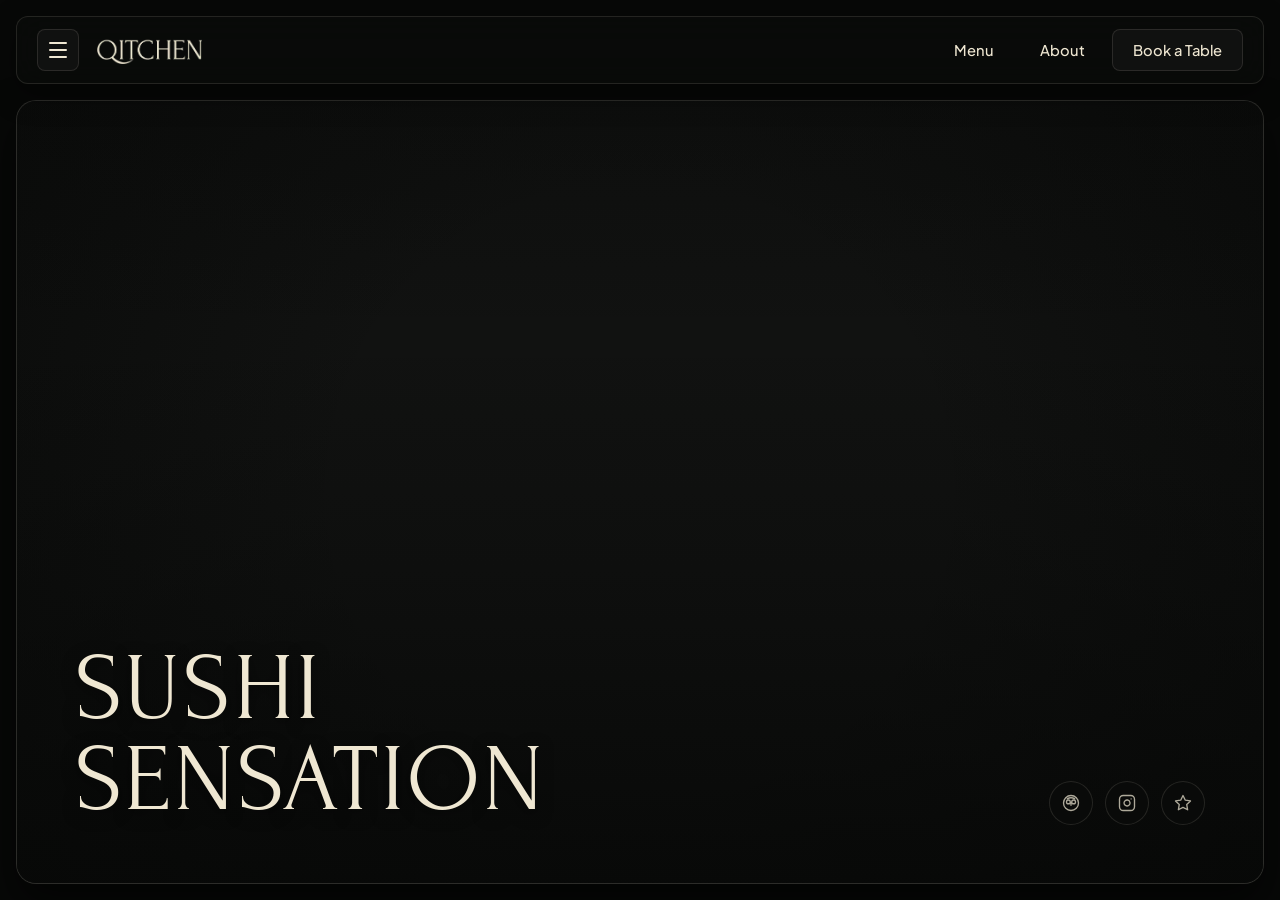
==== index.html @ 5a263558 "feat: add sticky island navbar with pure CSS navigation drawer and responsive design" ====
<!DOCTYPE html>
<html lang="en">
<head>
  <meta charset="UTF-8">
  <meta name="viewport" content="width=device-width, initial-scale=1.0">
  <title>Qitchen — Japanese Restaurant</title>
  <meta name="description" content="Experience refined Japanese gastronomy at Qitchen. Artisanal sushi, authentic flavors, and contemporary elegance.">
  
  <!-- Favicon -->
  <link rel="icon" href="https://framerusercontent.com/images/SQZDQj2gDkUmN9upKjykPnd1NM.png">

  <!-- Google Fonts: Forum & Plus Jakarta Sans -->
  <link rel="preconnect" href="https://fonts.googleapis.com">
  <link rel="preconnect" href="https://fonts.gstatic.com" crossorigin>
  <link href="https://fonts.googleapis.com/css2?family=Forum&family=Plus+Jakarta+Sans:wght@300;400;500;600&display=swap" rel="stylesheet">
  
  <link rel="stylesheet" href="style.css">
</head>
<body>
  <!-- Pure CSS Mobile/Drawer Toggle (No JS required) -->
  <input type="checkbox" id="nav-toggle" class="nav-toggle-input" aria-hidden="true">

  <div class="page-wrapper">
    <!-- Semantic Header Landmark -->
    <header class="site-header">
      <div class="header-inner">
        <!-- Header Left: Menu Toggle + Brand Logo -->
        <div class="header-left">
          <label for="nav-toggle" class="nav-hamburger" aria-label="Toggle navigation menu" title="Open Menu">
            <span class="hamburger-line line-1"></span>
            <span class="hamburger-line line-2"></span>
            <span class="hamburger-line line-3"></span>
          </label>

          <a href="#hero" class="nav-brand" aria-label="Qitchen Homepage">
            <img src="assets/images/logo.webp" alt="Qitchen" class="brand-logo" width="130" height="35">
          </a>
        </div>

        <!-- Header Right: Semantic Navigation Landmark -->
        <nav class="site-nav" aria-label="Main Navigation">
          <ul class="nav-list">
            <li class="nav-item">
              <a href="#menu" class="nav-link">Menu</a>
            </li>
            <li class="nav-item">
              <a href="#about" class="nav-link">About</a>
            </li>
            <li class="nav-item">
              <a href="#reservation" class="nav-btn-book">Book a Table</a>
            </li>
          </ul>
        </nav>
      </div>
    </header>

    <!-- Navigation Drawer Overlay (Pure CSS Activated) -->
    <div class="nav-drawer-overlay">
      <label for="nav-toggle" class="drawer-backdrop" aria-label="Close navigation overlay"></label>
      <aside class="nav-drawer" aria-label="Extended site navigation">
        <div class="drawer-header">
          <a href="#hero" class="drawer-brand">
            <img src="assets/images/logo.webp" alt="Qitchen" class="drawer-logo" width="120" height="32">
          </a>
          <label for="nav-toggle" class="drawer-close-btn" aria-label="Close navigation menu" title="Close Menu">&times;</label>
        </div>

        <div class="drawer-body">
          <div class="drawer-section">
            <span class="drawer-label">Menu</span>
            <ul class="drawer-nav-list">
              <li>
                <label for="nav-toggle"><a href="#hero" class="drawer-nav-link">Home</a></label>
              </li>
              <li>
                <label for="nav-toggle"><a href="#menu" class="drawer-nav-link">Menu</a></label>
              </li>
              <li>
                <label for="nav-toggle"><a href="#about" class="drawer-nav-link">About Us</a></label>
              </li>
              <li>
                <label for="nav-toggle"><a href="#reservation" class="drawer-nav-link">Reservation</a></label>
              </li>
              <li>
                <label for="nav-toggle"><a href="#contact" class="drawer-nav-link">Contact</a></label>
              </li>
            </ul>
          </div>

          <!-- Grid Usage: Drawer Information Cards -->
          <div class="drawer-info-grid">
            <div class="drawer-info-card">
              <h3 class="info-title">Opening Hours</h3>
              <p class="info-text">Mon – Fri: 16:00 – 22:30</p>
              <p class="info-text">Sat & Sun: 12:00 – 23:00</p>
            </div>

            <div class="drawer-info-card">
              <h3 class="info-title">Address</h3>
              <p class="info-text">Václavská 45</p>
              <p class="info-text">110 00 Praha, Czechia</p>
            </div>

            <div class="drawer-info-card">
              <h3 class="info-title">Contact</h3>
              <p class="info-text"><a href="tel:+420123456789">+420 123 456 789</a></p>
              <p class="info-text"><a href="mailto:info@qitchen.com">info@qitchen.com</a></p>
            </div>
          </div>
        </div>
      </aside>
    </div>

    <!-- Main Content Landmark -->
    <main id="main-content">
      <!-- Hero Section -->
      <section class="hero-section" id="hero" aria-label="Hero">
        <div class="hero-media-container">
          <!-- Background Video -->
          <video class="hero-video" autoplay loop muted playsinline poster="">
            <source src="assets/videos/hero-bg.mp4" type="video/mp4">
            <source src="https://framerusercontent.com/assets/KNjmnFp5kwda6KegO13wieYyI0.mp4" type="video/mp4">
            Your browser does not support the video tag.
          </video>
          
          <!-- Cinematic Overlay for contrast and mood -->
          <div class="hero-overlay"></div>
          
          <!-- Hero Inner Elements -->
          <div class="hero-inner">
            <div class="hero-bottom-bar">
              <!-- Single H1 Landmark for the entire document -->
              <h1 class="hero-title">
                <span class="title-line">SUSHI</span>
                <span class="title-line">SENSATION</span>
              </h1>

              <!-- Bottom Right Badges / Social Icons -->
              <div class="hero-badges" aria-label="Featured links and accolades">
                <a href="#about" class="badge-icon-btn" aria-label="TripAdvisor" title="TripAdvisor">
                  <svg viewBox="0 0 24 24" fill="none" stroke="currentColor" stroke-width="1.8" stroke-linecap="round" stroke-linejoin="round">
                    <circle cx="12" cy="12" r="10"></circle>
                    <circle cx="8.5" cy="10.5" r="2.5"></circle>
                    <circle cx="15.5" cy="10.5" r="2.5"></circle>
                    <path d="M12 12v3"></path>
                    <path d="M7 6.5C8.5 5.5 10 5 12 5s3.5.5 5 1.5"></path>
                  </svg>
                </a>
                <a href="#about" class="badge-icon-btn" aria-label="Instagram" title="Instagram">
                  <svg viewBox="0 0 24 24" fill="none" stroke="currentColor" stroke-width="1.8" stroke-linecap="round" stroke-linejoin="round">
                    <rect x="2" y="2" width="20" height="20" rx="5" ry="5"></rect>
                    <path d="M16 11.37A4 4 0 1 1 12.63 8 4 4 0 0 1 16 11.37z"></path>
                    <line x1="17.5" y1="6.5" x2="17.51" y2="6.5"></line>
                  </svg>
                </a>
                <a href="#about" class="badge-icon-btn" aria-label="Michelin Guide" title="Michelin Guide">
                  <svg viewBox="0 0 24 24" fill="none" stroke="currentColor" stroke-width="1.8" stroke-linecap="round" stroke-linejoin="round">
                    <polygon points="12 2 15.09 8.26 22 9.27 17 14.14 18.18 21.02 12 17.77 5.82 21.02 7 14.14 2 9.27 8.91 8.26 12 2"></polygon>
                  </svg>
                </a>
              </div>
            </div>
          </div>
        </div>
      </section>
    </main>
  </div>
</body>
</html>
---- style.css ----
/* ==========================================================================
   CSS Variables & Design Tokens
   ========================================================================== */
:root {
  /* Color Palette */
  --color-bg: #070807;
  --color-card-bg: #111211;
  --color-card-subtle: rgba(24, 24, 24, 0.55);
  --color-text-primary: #efe7d2;
  --color-text-secondary: rgba(239, 231, 210, 0.72);
  --color-text-muted: rgba(239, 231, 210, 0.45);
  --color-gold: #cfbe91;
  --color-gold-hover: #dfce9f;
  
  /* Borders & Glassmorphism */
  --border-subtle: rgba(239, 231, 210, 0.12);
  --border-medium: rgba(239, 231, 210, 0.2);
  --border-highlight: rgba(239, 231, 210, 0.35);
  --glass-bg: rgba(10, 11, 10, 0.85);
  --glass-blur: blur(16px);

  /* Typography */
  --font-serif: 'Forum', Georgia, 'Times New Roman', serif;
  --font-sans: 'Plus Jakarta Sans', -apple-system, BlinkMacSystemFont, 'Segoe UI', Roboto, sans-serif;

  /* Spacing & Radii */
  --page-padding: 16px;
  --card-radius: 20px;
  --radius-md: 12px;
  --radius-sm: 8px;
  --radius-full: 9999px;
  
  /* Transitions */
  --transition-smooth: all 0.3s cubic-bezier(0.16, 1, 0.3, 1);
  --transition-bounce: all 0.4s cubic-bezier(0.2, 0.9, 0.3, 1.2);
}

/* ==========================================================================
   Global Reset & Base Rules
   ========================================================================== */
*,
*::before,
*::after {
  box-sizing: border-box;
  margin: 0;
  padding: 0;
}

html {
  font-size: 16px;
  scroll-behavior: smooth;
  -webkit-font-smoothing: antialiased;
  -moz-osx-font-smoothing: grayscale;
}

body {
  background-color: var(--color-bg);
  color: var(--color-text-primary);
  font-family: var(--font-sans);
  min-height: 100vh;
  overflow-x: hidden;
  line-height: 1.5;
}

/* Accessible focus styling */
a:focus-visible,
button:focus-visible,
label:focus-visible {
  outline: 2px solid var(--color-gold);
  outline-offset: 3px;
}

/* ==========================================================================
   Layout Wrapper
   ========================================================================== */
.page-wrapper {
  width: 100%;
  max-width: 100%;
  min-height: 100vh;
  padding: var(--page-padding);
  display: flex;
  flex-direction: column;
}

#main-content {
  width: 100%;
  flex: 1;
  display: flex;
  flex-direction: column;
}

/* ==========================================================================
   Site Header & Navbar (Sticky Luxury Island Bar)
   ========================================================================== */
.nav-toggle-input {
  position: absolute;
  opacity: 0;
  pointer-events: none;
  width: 0;
  height: 0;
}

.site-header {
  position: sticky;
  top: var(--page-padding);
  z-index: 90;
  width: 100%;
  margin-bottom: var(--page-padding);
}

.header-inner {
  display: flex;
  align-items: center;
  justify-content: space-between;
  width: 100%;
  padding: 12px 20px;
  background-color: var(--glass-bg);
  backdrop-filter: var(--glass-blur);
  -webkit-backdrop-filter: var(--glass-blur);
  border: 1px solid var(--border-subtle);
  border-radius: var(--radius-md);
  box-shadow: 0 10px 30px rgba(0, 0, 0, 0.4);
  transition: var(--transition-smooth);
}

.header-inner:hover {
  border-color: var(--border-medium);
}

/* Header Left: Hamburger + Logo */
.header-left {
  display: flex;
  align-items: center;
  gap: 18px;
}

/* Hamburger Toggle Button */
.nav-hamburger {
  display: flex;
  flex-direction: column;
  justify-content: center;
  align-items: center;
  gap: 5px;
  width: 42px;
  height: 42px;
  padding: 8px;
  background: var(--color-card-subtle);
  border: 1px solid var(--border-subtle);
  border-radius: var(--radius-sm);
  cursor: pointer;
  user-select: none;
  transition: var(--transition-smooth);
}

.hamburger-line {
  display: block;
  width: 18px;
  height: 2px;
  background-color: var(--color-text-primary);
  border-radius: 2px;
  transition: var(--transition-smooth);
  transform-origin: center;
}

.nav-hamburger:hover {
  background: rgba(239, 231, 210, 0.08);
  border-color: var(--border-highlight);
  transform: scale(1.02);
}

/* Brand Logo */
.nav-brand {
  display: flex;
  align-items: center;
  text-decoration: none;
}

.brand-logo {
  height: 28px;
  width: auto;
  max-width: 140px;
  object-fit: contain;
  display: block;
}

/* Header Right: Navigation Links & CTA */
.site-nav {
  display: flex;
  align-items: center;
}

.nav-list {
  display: flex;
  align-items: center;
  list-style: none;
  gap: 8px;
}

.nav-link {
  display: inline-block;
  padding: 9px 18px;
  font-size: 0.92rem;
  font-weight: 500;
  color: var(--color-text-primary);
  text-decoration: none;
  border-radius: var(--radius-sm);
  border: 1px solid transparent;
  transition: var(--transition-smooth);
}

.nav-link:hover {
  border-color: var(--border-subtle);
  background-color: rgba(239, 231, 210, 0.05);
  color: var(--color-gold);
}

/* CTA "Book a Table" Button */
.nav-btn-book {
  display: inline-block;
  padding: 9px 20px;
  font-size: 0.92rem;
  font-weight: 500;
  color: var(--color-text-primary);
  text-decoration: none;
  background-color: var(--color-card-subtle);
  border: 1px solid var(--border-subtle);
  border-radius: var(--radius-sm);
  transition: var(--transition-smooth);
}

.nav-btn-book:hover {
  background-color: rgba(239, 231, 210, 0.12);
  border-color: var(--border-highlight);
  transform: translateY(-1px);
}

/* ==========================================================================
   Navigation Drawer Overlay (Pure CSS Checkbox Toggle)
   ========================================================================== */
.nav-drawer-overlay {
  position: fixed;
  inset: 0;
  z-index: 999;
  visibility: hidden;
  opacity: 0;
  pointer-events: none;
  transition: opacity 0.35s ease, visibility 0.35s ease;
}

.drawer-backdrop {
  position: absolute;
  inset: 0;
  background: rgba(0, 0, 0, 0.75);
  backdrop-filter: blur(8px);
  -webkit-backdrop-filter: blur(8px);
  cursor: pointer;
}

.nav-drawer {
  position: absolute;
  top: 0;
  left: 0;
  bottom: 0;
  width: min(520px, 92vw);
  background-color: #0b0c0b;
  border-right: 1px solid var(--border-subtle);
  padding: clamp(24px, 4vw, 40px);
  display: flex;
  flex-direction: column;
  overflow-y: auto;
  transform: translateX(-100%);
  transition: transform 0.4s cubic-bezier(0.16, 1, 0.3, 1);
  box-shadow: 20px 0 50px rgba(0, 0, 0, 0.8);
}

/* Drawer Open State */
.nav-toggle-input:checked ~ .nav-drawer-overlay {
  visibility: visible;
  opacity: 1;
  pointer-events: auto;
}

.nav-toggle-input:checked ~ .nav-drawer-overlay .nav-drawer {
  transform: translateX(0);
}

/* Animate Hamburger icon when checked */
.nav-toggle-input:checked ~ .page-wrapper .line-1 {
  transform: translateY(7px) rotate(45deg);
}

.nav-toggle-input:checked ~ .page-wrapper .line-2 {
  opacity: 0;
  transform: scaleX(0);
}

.nav-toggle-input:checked ~ .page-wrapper .line-3 {
  transform: translateY(-7px) rotate(-45deg);
}

/* Drawer Elements */
.drawer-header {
  display: flex;
  align-items: center;
  justify-content: space-between;
  margin-bottom: 36px;
  padding-bottom: 20px;
  border-bottom: 1px solid var(--border-subtle);
}

.drawer-brand {
  display: flex;
  align-items: center;
}

.drawer-logo {
  height: 26px;
  width: auto;
}

.drawer-close-btn {
  font-size: 2rem;
  line-height: 1;
  color: var(--color-text-secondary);
  cursor: pointer;
  padding: 4px 10px;
  border-radius: var(--radius-sm);
  border: 1px solid var(--border-subtle);
  background: var(--color-card-subtle);
  transition: var(--transition-smooth);
}

.drawer-close-btn:hover {
  color: var(--color-text-primary);
  border-color: var(--border-highlight);
  background: rgba(239, 231, 210, 0.1);
}

.drawer-body {
  display: flex;
  flex-direction: column;
  gap: 36px;
  flex: 1;
}

.drawer-section {
  display: flex;
  flex-direction: column;
  gap: 16px;
}

.drawer-label {
  font-size: 0.8rem;
  text-transform: uppercase;
  letter-spacing: 0.12em;
  color: var(--color-text-muted);
}

.drawer-nav-list {
  list-style: none;
  display: flex;
  flex-direction: column;
  gap: 12px;
}

.drawer-nav-link {
  font-family: var(--font-serif);
  font-size: clamp(1.8rem, 4vw, 2.4rem);
  color: var(--color-text-primary);
  text-decoration: none;
  transition: var(--transition-smooth);
  display: inline-block;
  line-height: 1.1;
}

.drawer-nav-link:hover {
  color: var(--color-gold);
  transform: translateX(8px);
}

/* CSS Grid Usage: Drawer Info Cards */
.drawer-info-grid {
  display: grid;
  grid-template-columns: 1fr;
  gap: 18px;
  margin-top: auto;
  padding-top: 24px;
  border-top: 1px solid var(--border-subtle);
}

.drawer-info-card {
  padding: 14px 18px;
  background: rgba(20, 21, 20, 0.6);
  border: 1px solid var(--border-subtle);
  border-radius: var(--radius-sm);
}

.info-title {
  font-size: 0.82rem;
  text-transform: uppercase;
  letter-spacing: 0.08em;
  color: var(--color-gold);
  margin-bottom: 6px;
  font-weight: 600;
}

.info-text {
  font-size: 0.88rem;
  color: var(--color-text-secondary);
  line-height: 1.45;
}

.info-text a {
  color: var(--color-text-secondary);
  text-decoration: none;
  transition: var(--transition-smooth);
}

.info-text a:hover {
  color: var(--color-text-primary);
}

/* ==========================================================================
   Hero Section
   ========================================================================== */
.hero-section {
  width: 100%;
  flex: 1;
  min-height: calc(100vh - (var(--page-padding) * 2) - 86px);
  display: flex;
}

.hero-media-container {
  position: relative;
  width: 100%;
  height: 100%;
  min-height: calc(100vh - (var(--page-padding) * 2) - 86px);
  border-radius: var(--card-radius);
  overflow: hidden;
  border: 1px solid var(--border-subtle);
  background-color: var(--color-card-bg);
  box-shadow: 0 20px 40px rgba(0, 0, 0, 0.6);
}

/* Full-bleed video inside the rounded card */
.hero-video {
  position: absolute;
  top: 0;
  left: 0;
  width: 100%;
  height: 100%;
  object-fit: cover;
  object-position: center;
  z-index: 1;
}

/* Cinematic Gradient Vignette */
.hero-overlay {
  position: absolute;
  top: 0;
  left: 0;
  width: 100%;
  height: 100%;
  z-index: 2;
  background: 
    linear-gradient(180deg, rgba(7, 8, 7, 0.35) 0%, rgba(7, 8, 7, 0) 30%),
    linear-gradient(0deg, rgba(7, 8, 7, 0.88) 0%, rgba(7, 8, 7, 0.3) 40%, rgba(7, 8, 7, 0) 70%),
    radial-gradient(circle at center, rgba(0, 0, 0, 0) 40%, rgba(7, 8, 7, 0.6) 100%);
  pointer-events: none;
}

/* Hero Content Flex layer */
.hero-inner {
  position: relative;
  z-index: 3;
  width: 100%;
  height: 100%;
  min-height: calc(100vh - (var(--page-padding) * 2) - 86px);
  display: flex;
  flex-direction: column;
  justify-content: flex-end;
  padding: clamp(24px, 4.5vw, 64px);
}

.hero-bottom-bar {
  width: 100%;
  display: flex;
  align-items: flex-end;
  justify-content: space-between;
  gap: 24px;
}

/* Single H1 Title */
.hero-title {
  font-family: var(--font-serif);
  font-weight: 400;
  font-size: clamp(2.8rem, 7.5vw, 6.8rem);
  line-height: 0.95;
  letter-spacing: 0.03em;
  color: var(--color-text-primary);
  text-transform: uppercase;
  text-shadow: 0 4px 16px rgba(0, 0, 0, 0.6);
  user-select: none;
}

.title-line {
  display: block;
}

/* Accolades & Social Badges (Bottom Right) */
.hero-badges {
  display: flex;
  align-items: center;
  gap: 12px;
}

.badge-icon-btn {
  display: inline-flex;
  align-items: center;
  justify-content: center;
  width: 44px;
  height: 44px;
  border-radius: var(--radius-full);
  background: var(--glass-bg);
  backdrop-filter: var(--glass-blur);
  -webkit-backdrop-filter: var(--glass-blur);
  border: 1px solid var(--border-subtle);
  color: var(--color-text-secondary);
  text-decoration: none;
  transition: var(--transition-smooth);
}

.badge-icon-btn svg {
  width: 18px;
  height: 18px;
  transition: var(--transition-smooth);
}

.badge-icon-btn:hover {
  color: var(--color-text-primary);
  border-color: var(--border-highlight);
  background: rgba(239, 231, 210, 0.12);
  transform: translateY(-2px);
}

/* ==========================================================================
   Responsive Adaptations (Tablet & Mobile)
   ========================================================================== */
@media (max-width: 768px) {
  :root {
    --page-padding: 10px;
    --card-radius: 16px;
    --radius-md: 10px;
  }

  .header-inner {
    padding: 10px 14px;
  }

  .header-left {
    gap: 12px;
  }

  .nav-hamburger {
    width: 38px;
    height: 38px;
    padding: 6px;
  }

  .brand-logo {
    height: 24px;
  }

  /* Hide regular links on tablet/mobile, keep prominent CTA button */
  .nav-list .nav-link {
    display: none;
  }

  .nav-btn-book {
    padding: 8px 14px;
    font-size: 0.85rem;
  }

  .hero-section {
    min-height: calc(100svh - (var(--page-padding) * 2) - 72px);
  }

  .hero-media-container {
    min-height: calc(100svh - (var(--page-padding) * 2) - 72px);
  }

  .hero-inner {
    min-height: calc(100svh - (var(--page-padding) * 2) - 72px);
    padding: 24px 18px;
  }

  .hero-bottom-bar {
    flex-direction: column;
    align-items: flex-start;
    gap: 20px;
  }

  .hero-title {
    font-size: clamp(2.4rem, 11vw, 3.8rem);
    line-height: 1.0;
  }

  .hero-badges {
    align-self: flex-start;
    gap: 10px;
  }

  .badge-icon-btn {
    width: 38px;
    height: 38px;
  }

  .badge-icon-btn svg {
    width: 16px;
    height: 16px;
  }
}

@media (max-width: 480px) {
  :root {
    --page-padding: 8px;
    --card-radius: 14px;
  }

  .header-inner {
    padding: 8px 12px;
  }

  .brand-logo {
    height: 20px;
    max-width: 105px;
  }

  .nav-btn-book {
    padding: 6px 12px;
    font-size: 0.8rem;
  }

  .hero-section {
    min-height: calc(100svh - 16px - 66px);
  }

  .hero-media-container {
    min-height: calc(100svh - 16px - 66px);
  }

  .hero-inner {
    min-height: calc(100svh - 16px - 66px);
    padding: 20px 14px;
  }

  .hero-title {
    font-size: clamp(2.1rem, 12vw, 3.0rem);
  }
}
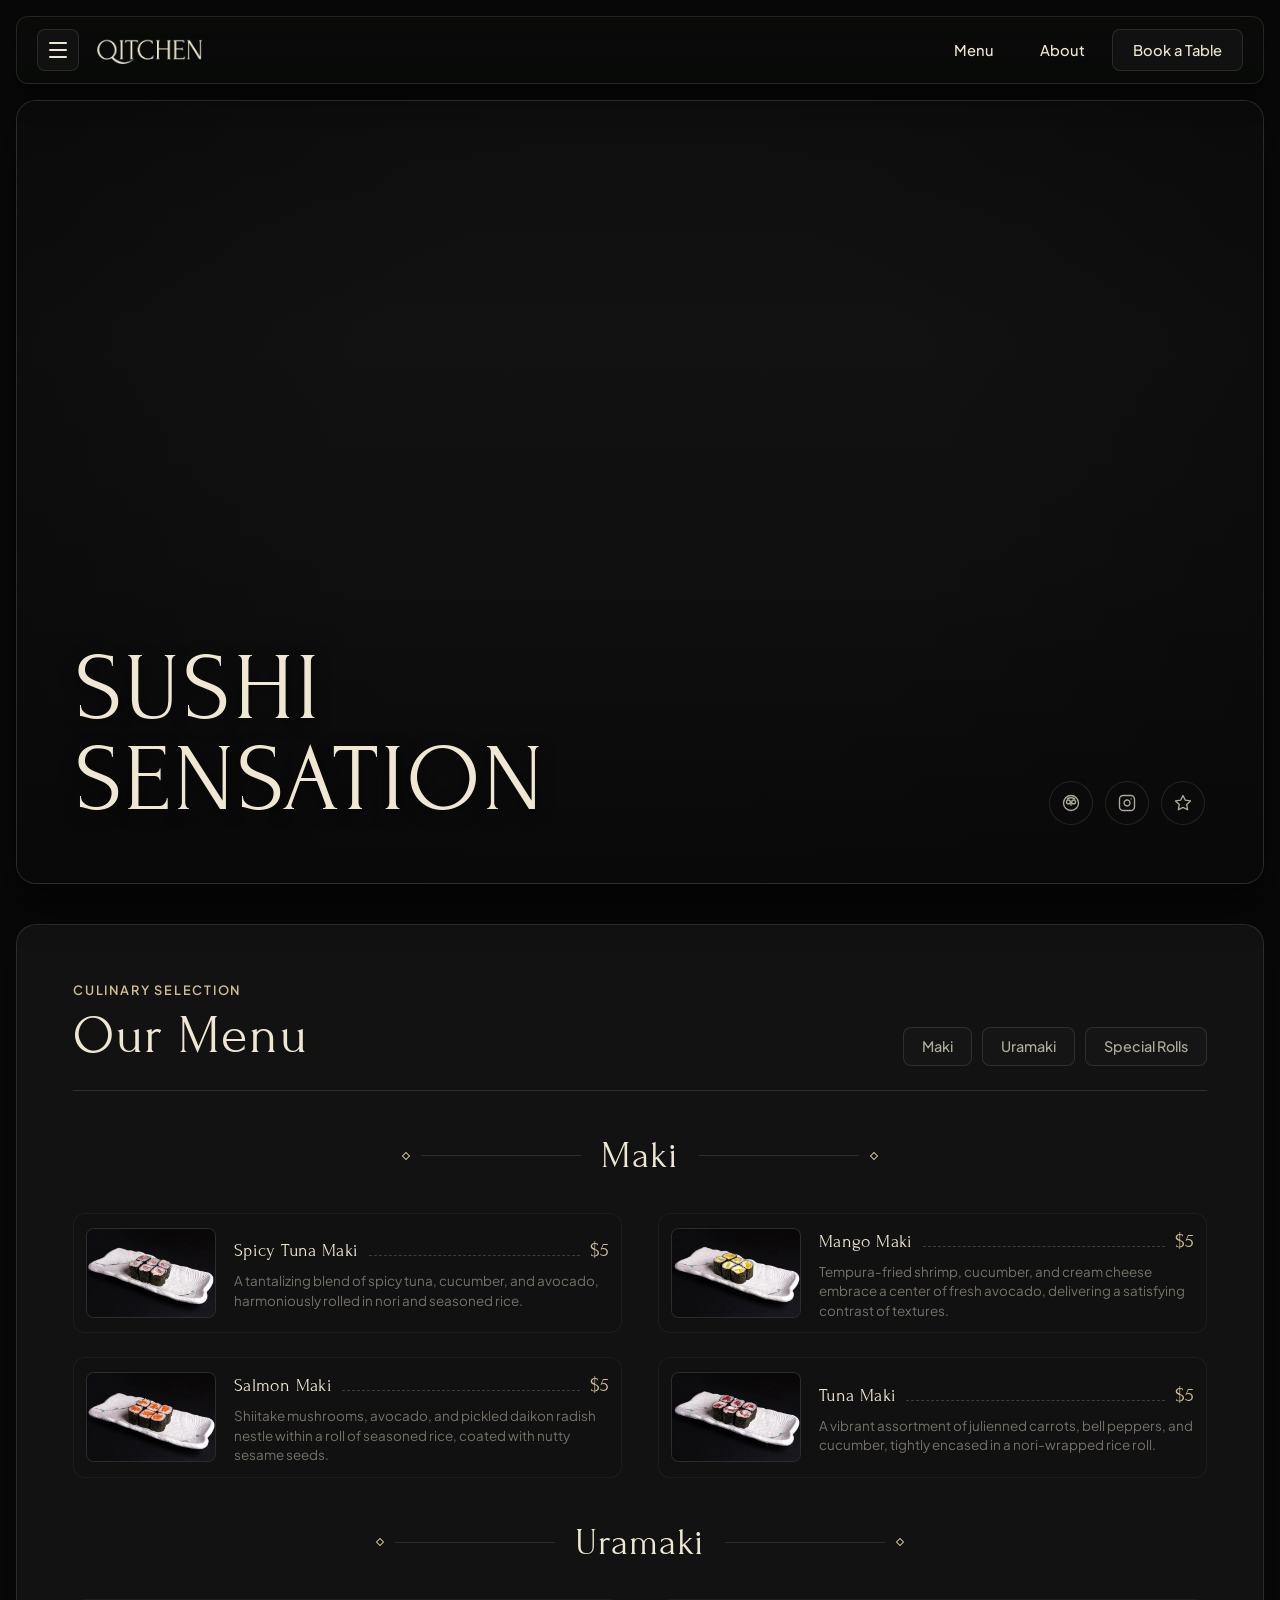
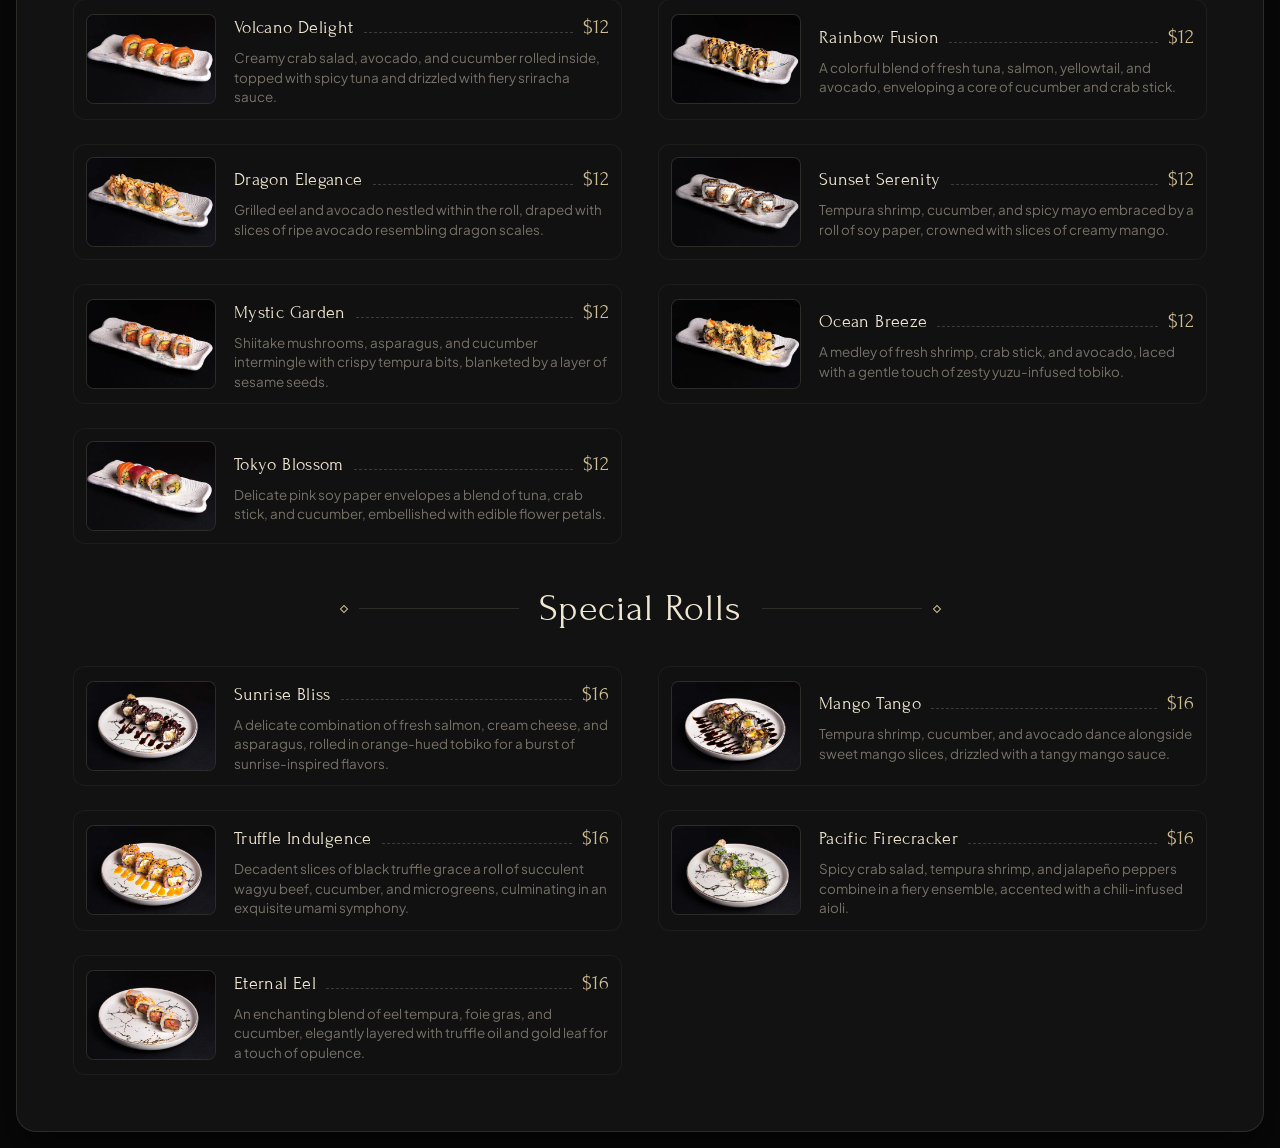
==== commit 4d2044b0: "feat: add restaurant menu section with CSS Grid layout, categories, and dishes" ====
--- a/index.html
+++ b/index.html
@@ -163,6 +163,421 @@
           </div>
         </div>
       </section>
+
+      <!-- =================================================================
+           Menu Section (Bento / Grid System)
+           ================================================================= -->
+      <section class="menu-section" id="menu" aria-label="Restaurant Menu">
+        <div class="menu-container">
+          <!-- Section Header with Category Tabs -->
+          <div class="menu-top-bar">
+            <div class="menu-title-block">
+              <span class="section-tag">Culinary Selection</span>
+              <h2 class="section-heading">Our Menu</h2>
+            </div>
+
+            <!-- Category Navigation Tabs -->
+            <nav class="menu-tabs-nav" aria-label="Menu Categories">
+              <a href="#menu-maki" class="menu-tab-btn active">Maki</a>
+              <a href="#menu-uramaki" class="menu-tab-btn">Uramaki</a>
+              <a href="#menu-special" class="menu-tab-btn">Special Rolls</a>
+            </nav>
+          </div>
+
+          <div class="menu-categories-list">
+
+        <!-- Category: Maki -->
+        <div class="menu-category-group" id="menu-maki">
+          <div class="category-header-divider">
+            <div class="divider-side divider-left">
+              <span class="ornament-diamond"></span>
+              <span class="divider-line"></span>
+            </div>
+            <h2 class="category-title">Maki</h2>
+            <div class="divider-side divider-right">
+              <span class="divider-line"></span>
+              <span class="ornament-diamond"></span>
+            </div>
+          </div>
+
+          <div class="menu-grid">
+            <!-- Menu Item: Spicy Tuna Maki -->
+            <article class="menu-card">
+              <div class="dish-thumb-wrap">
+                <img 
+                  src="assets/images/menu/spicy-tuna-maki.webp" 
+                  alt="Spicy Tuna Maki" 
+                  class="dish-thumb" 
+                  loading="lazy" 
+                  width="140" 
+                  height="95"
+                >
+              </div>
+              <div class="dish-details">
+                <div class="dish-header">
+                  <h3 class="dish-name">Spicy Tuna Maki</h3>
+                  <span class="dish-dots"></span>
+                  <span class="dish-price">$5</span>
+                </div>
+                <p class="dish-desc">A tantalizing blend of spicy tuna, cucumber, and avocado, harmoniously rolled in nori and seasoned rice.</p>
+              </div>
+            </article>
+            <!-- Menu Item: Mango Maki -->
+            <article class="menu-card">
+              <div class="dish-thumb-wrap">
+                <img 
+                  src="assets/images/menu/mango-maki.webp" 
+                  alt="Mango Maki" 
+                  class="dish-thumb" 
+                  loading="lazy" 
+                  width="140" 
+                  height="95"
+                >
+              </div>
+              <div class="dish-details">
+                <div class="dish-header">
+                  <h3 class="dish-name">Mango Maki</h3>
+                  <span class="dish-dots"></span>
+                  <span class="dish-price">$5</span>
+                </div>
+                <p class="dish-desc">Tempura-fried shrimp, cucumber, and cream cheese embrace a center of fresh avocado, delivering a satisfying contrast of textures.</p>
+              </div>
+            </article>
+            <!-- Menu Item: Salmon Maki -->
+            <article class="menu-card">
+              <div class="dish-thumb-wrap">
+                <img 
+                  src="assets/images/menu/salmon-maki.webp" 
+                  alt="Salmon Maki" 
+                  class="dish-thumb" 
+                  loading="lazy" 
+                  width="140" 
+                  height="95"
+                >
+              </div>
+              <div class="dish-details">
+                <div class="dish-header">
+                  <h3 class="dish-name">Salmon Maki</h3>
+                  <span class="dish-dots"></span>
+                  <span class="dish-price">$5</span>
+                </div>
+                <p class="dish-desc">Shiitake mushrooms, avocado, and pickled daikon radish nestle within a roll of seasoned rice, coated with nutty sesame seeds.</p>
+              </div>
+            </article>
+            <!-- Menu Item: Tuna Maki -->
+            <article class="menu-card">
+              <div class="dish-thumb-wrap">
+                <img 
+                  src="assets/images/menu/tuna-maki.webp" 
+                  alt="Tuna Maki" 
+                  class="dish-thumb" 
+                  loading="lazy" 
+                  width="140" 
+                  height="95"
+                >
+              </div>
+              <div class="dish-details">
+                <div class="dish-header">
+                  <h3 class="dish-name">Tuna Maki</h3>
+                  <span class="dish-dots"></span>
+                  <span class="dish-price">$5</span>
+                </div>
+                <p class="dish-desc">A vibrant assortment of julienned carrots, bell peppers, and cucumber, tightly encased in a nori-wrapped rice roll.</p>
+              </div>
+            </article>
+          </div>
+        </div>
+
+        <!-- Category: Uramaki -->
+        <div class="menu-category-group" id="menu-uramaki">
+          <div class="category-header-divider">
+            <div class="divider-side divider-left">
+              <span class="ornament-diamond"></span>
+              <span class="divider-line"></span>
+            </div>
+            <h2 class="category-title">Uramaki</h2>
+            <div class="divider-side divider-right">
+              <span class="divider-line"></span>
+              <span class="ornament-diamond"></span>
+            </div>
+          </div>
+
+          <div class="menu-grid">
+            <!-- Menu Item: Volcano Delight -->
+            <article class="menu-card">
+              <div class="dish-thumb-wrap">
+                <img 
+                  src="assets/images/menu/volcano-delight.webp" 
+                  alt="Volcano Delight" 
+                  class="dish-thumb" 
+                  loading="lazy" 
+                  width="140" 
+                  height="95"
+                >
+              </div>
+              <div class="dish-details">
+                <div class="dish-header">
+                  <h3 class="dish-name">Volcano Delight</h3>
+                  <span class="dish-dots"></span>
+                  <span class="dish-price">$12</span>
+                </div>
+                <p class="dish-desc">Creamy crab salad, avocado, and cucumber rolled inside, topped with spicy tuna and drizzled with fiery sriracha sauce.</p>
+              </div>
+            </article>
+            <!-- Menu Item: Rainbow Fusion -->
+            <article class="menu-card">
+              <div class="dish-thumb-wrap">
+                <img 
+                  src="assets/images/menu/rainbow-fusion.webp" 
+                  alt="Rainbow Fusion" 
+                  class="dish-thumb" 
+                  loading="lazy" 
+                  width="140" 
+                  height="95"
+                >
+              </div>
+              <div class="dish-details">
+                <div class="dish-header">
+                  <h3 class="dish-name">Rainbow Fusion</h3>
+                  <span class="dish-dots"></span>
+                  <span class="dish-price">$12</span>
+                </div>
+                <p class="dish-desc">A colorful blend of fresh tuna, salmon, yellowtail, and avocado, enveloping a core of cucumber and crab stick.</p>
+              </div>
+            </article>
+            <!-- Menu Item: Dragon Elegance -->
+            <article class="menu-card">
+              <div class="dish-thumb-wrap">
+                <img 
+                  src="assets/images/menu/dragon-elegance.webp" 
+                  alt="Dragon Elegance" 
+                  class="dish-thumb" 
+                  loading="lazy" 
+                  width="140" 
+                  height="95"
+                >
+              </div>
+              <div class="dish-details">
+                <div class="dish-header">
+                  <h3 class="dish-name">Dragon Elegance</h3>
+                  <span class="dish-dots"></span>
+                  <span class="dish-price">$12</span>
+                </div>
+                <p class="dish-desc">Grilled eel and avocado nestled within the roll, draped with slices of ripe avocado resembling dragon scales.</p>
+              </div>
+            </article>
+            <!-- Menu Item: Sunset Serenity -->
+            <article class="menu-card">
+              <div class="dish-thumb-wrap">
+                <img 
+                  src="assets/images/menu/sunset-serenity.webp" 
+                  alt="Sunset Serenity" 
+                  class="dish-thumb" 
+                  loading="lazy" 
+                  width="140" 
+                  height="95"
+                >
+              </div>
+              <div class="dish-details">
+                <div class="dish-header">
+                  <h3 class="dish-name">Sunset Serenity</h3>
+                  <span class="dish-dots"></span>
+                  <span class="dish-price">$12</span>
+                </div>
+                <p class="dish-desc">Tempura shrimp, cucumber, and spicy mayo embraced by a roll of soy paper, crowned with slices of creamy mango.</p>
+              </div>
+            </article>
+            <!-- Menu Item: Mystic Garden -->
+            <article class="menu-card">
+              <div class="dish-thumb-wrap">
+                <img 
+                  src="assets/images/menu/mystic-garden.webp" 
+                  alt="Mystic Garden" 
+                  class="dish-thumb" 
+                  loading="lazy" 
+                  width="140" 
+                  height="95"
+                >
+              </div>
+              <div class="dish-details">
+                <div class="dish-header">
+                  <h3 class="dish-name">Mystic Garden</h3>
+                  <span class="dish-dots"></span>
+                  <span class="dish-price">$12</span>
+                </div>
+                <p class="dish-desc">Shiitake mushrooms, asparagus, and cucumber intermingle with crispy tempura bits, blanketed by a layer of sesame seeds.</p>
+              </div>
+            </article>
+            <!-- Menu Item: Ocean Breeze -->
+            <article class="menu-card">
+              <div class="dish-thumb-wrap">
+                <img 
+                  src="assets/images/menu/ocean-breeze.webp" 
+                  alt="Ocean Breeze" 
+                  class="dish-thumb" 
+                  loading="lazy" 
+                  width="140" 
+                  height="95"
+                >
+              </div>
+              <div class="dish-details">
+                <div class="dish-header">
+                  <h3 class="dish-name">Ocean Breeze</h3>
+                  <span class="dish-dots"></span>
+                  <span class="dish-price">$12</span>
+                </div>
+                <p class="dish-desc">A medley of fresh shrimp, crab stick, and avocado, laced with a gentle touch of zesty yuzu-infused tobiko.</p>
+              </div>
+            </article>
+            <!-- Menu Item: Tokyo Blossom -->
+            <article class="menu-card">
+              <div class="dish-thumb-wrap">
+                <img 
+                  src="assets/images/menu/tokyo-blossom.webp" 
+                  alt="Tokyo Blossom" 
+                  class="dish-thumb" 
+                  loading="lazy" 
+                  width="140" 
+                  height="95"
+                >
+              </div>
+              <div class="dish-details">
+                <div class="dish-header">
+                  <h3 class="dish-name">Tokyo Blossom</h3>
+                  <span class="dish-dots"></span>
+                  <span class="dish-price">$12</span>
+                </div>
+                <p class="dish-desc">Delicate pink soy paper envelopes a blend of tuna, crab stick, and cucumber, embellished with edible flower petals.</p>
+              </div>
+            </article>
+          </div>
+        </div>
+
+        <!-- Category: Special Rolls -->
+        <div class="menu-category-group" id="menu-special">
+          <div class="category-header-divider">
+            <div class="divider-side divider-left">
+              <span class="ornament-diamond"></span>
+              <span class="divider-line"></span>
+            </div>
+            <h2 class="category-title">Special Rolls</h2>
+            <div class="divider-side divider-right">
+              <span class="divider-line"></span>
+              <span class="ornament-diamond"></span>
+            </div>
+          </div>
+
+          <div class="menu-grid">
+            <!-- Menu Item: Sunrise Bliss -->
+            <article class="menu-card">
+              <div class="dish-thumb-wrap">
+                <img 
+                  src="assets/images/menu/sunrise-bliss.webp" 
+                  alt="Sunrise Bliss" 
+                  class="dish-thumb" 
+                  loading="lazy" 
+                  width="140" 
+                  height="95"
+                >
+              </div>
+              <div class="dish-details">
+                <div class="dish-header">
+                  <h3 class="dish-name">Sunrise Bliss</h3>
+                  <span class="dish-dots"></span>
+                  <span class="dish-price">$16</span>
+                </div>
+                <p class="dish-desc">A delicate combination of fresh salmon, cream cheese, and asparagus, rolled in orange-hued tobiko for a burst of sunrise-inspired flavors.</p>
+              </div>
+            </article>
+            <!-- Menu Item: Mango Tango -->
+            <article class="menu-card">
+              <div class="dish-thumb-wrap">
+                <img 
+                  src="assets/images/menu/mango-tango.webp" 
+                  alt="Mango Tango" 
+                  class="dish-thumb" 
+                  loading="lazy" 
+                  width="140" 
+                  height="95"
+                >
+              </div>
+              <div class="dish-details">
+                <div class="dish-header">
+                  <h3 class="dish-name">Mango Tango</h3>
+                  <span class="dish-dots"></span>
+                  <span class="dish-price">$16</span>
+                </div>
+                <p class="dish-desc">Tempura shrimp, cucumber, and avocado dance alongside sweet mango slices, drizzled with a tangy mango sauce.</p>
+              </div>
+            </article>
+            <!-- Menu Item: Truffle Indulgence -->
+            <article class="menu-card">
+              <div class="dish-thumb-wrap">
+                <img 
+                  src="assets/images/menu/truffle-indulgence.webp" 
+                  alt="Truffle Indulgence" 
+                  class="dish-thumb" 
+                  loading="lazy" 
+                  width="140" 
+                  height="95"
+                >
+              </div>
+              <div class="dish-details">
+                <div class="dish-header">
+                  <h3 class="dish-name">Truffle Indulgence</h3>
+                  <span class="dish-dots"></span>
+                  <span class="dish-price">$16</span>
+                </div>
+                <p class="dish-desc">Decadent slices of black truffle grace a roll of succulent wagyu beef, cucumber, and microgreens, culminating in an exquisite umami symphony.</p>
+              </div>
+            </article>
+            <!-- Menu Item: Pacific Firecracker -->
+            <article class="menu-card">
+              <div class="dish-thumb-wrap">
+                <img 
+                  src="assets/images/menu/pacific-firecracker.webp" 
+                  alt="Pacific Firecracker" 
+                  class="dish-thumb" 
+                  loading="lazy" 
+                  width="140" 
+                  height="95"
+                >
+              </div>
+              <div class="dish-details">
+                <div class="dish-header">
+                  <h3 class="dish-name">Pacific Firecracker</h3>
+                  <span class="dish-dots"></span>
+                  <span class="dish-price">$16</span>
+                </div>
+                <p class="dish-desc">Spicy crab salad, tempura shrimp, and jalapeño peppers combine in a fiery ensemble, accented with a chili-infused aioli.</p>
+              </div>
+            </article>
+            <!-- Menu Item: Eternal Eel -->
+            <article class="menu-card">
+              <div class="dish-thumb-wrap">
+                <img 
+                  src="assets/images/menu/eternal-eel.webp" 
+                  alt="Eternal Eel" 
+                  class="dish-thumb" 
+                  loading="lazy" 
+                  width="140" 
+                  height="95"
+                >
+              </div>
+              <div class="dish-details">
+                <div class="dish-header">
+                  <h3 class="dish-name">Eternal Eel</h3>
+                  <span class="dish-dots"></span>
+                  <span class="dish-price">$16</span>
+                </div>
+                <p class="dish-desc">An enchanting blend of eel tempura, foie gras, and cucumber, elegantly layered with truffle oil and gold leaf for a touch of opulence.</p>
+              </div>
+            </article>
+          </div>
+        </div>
+          </div>
+        </div>
+      </section>
     </main>
   </div>
 </body>
--- a/style.css
+++ b/style.css
@@ -544,8 +544,243 @@
 }
 
 /* ==========================================================================
+   Menu Section (Real CSS Grid & Authentic Japanese Luxury Styling)
+   ========================================================================== */
+.menu-section {
+  width: 100%;
+  margin-top: clamp(24px, 3.5vw, 40px);
+}
+
+.menu-container {
+  width: 100%;
+  background-color: var(--color-card-bg);
+  border: 1px solid var(--border-subtle);
+  border-radius: var(--card-radius);
+  padding: clamp(28px, 4.5vw, 56px);
+  box-shadow: 0 20px 40px rgba(0, 0, 0, 0.5);
+  transition: var(--transition-smooth);
+}
+
+/* Menu Section Header */
+.menu-top-bar {
+  display: flex;
+  justify-content: space-between;
+  align-items: flex-end;
+  margin-bottom: 24px;
+  flex-wrap: wrap;
+  gap: 20px;
+  padding-bottom: 24px;
+  border-bottom: 1px solid var(--border-subtle);
+}
+
+.menu-title-block {
+  display: flex;
+  flex-direction: column;
+}
+
+.section-tag {
+  font-size: 0.8rem;
+  text-transform: uppercase;
+  letter-spacing: 0.14em;
+  color: var(--color-gold);
+  font-weight: 600;
+  margin-bottom: 6px;
+}
+
+.section-heading {
+  font-family: var(--font-serif);
+  font-size: clamp(2.2rem, 4.5vw, 3.4rem);
+  color: var(--color-text-primary);
+  font-weight: 400;
+  line-height: 1.1;
+  letter-spacing: 0.02em;
+}
+
+/* Category Navigation Filter Tabs */
+.menu-tabs-nav {
+  display: flex;
+  gap: 10px;
+  align-items: center;
+  flex-wrap: wrap;
+}
+
+.menu-tab-btn {
+  display: inline-block;
+  padding: 8px 18px;
+  border-radius: var(--radius-sm);
+  border: 1px solid var(--border-subtle);
+  background-color: var(--color-card-subtle);
+  color: var(--color-text-secondary);
+  text-decoration: none;
+  font-size: 0.9rem;
+  font-weight: 500;
+  transition: var(--transition-smooth);
+}
+
+.menu-tab-btn:hover {
+  color: var(--color-text-primary);
+  border-color: var(--border-highlight);
+  background-color: rgba(239, 231, 210, 0.08);
+  transform: translateY(-1px);
+}
+
+/* Category Group */
+.menu-category-group {
+  margin-top: 36px;
+  scroll-margin-top: 100px;
+}
+
+/* Ornamental Category Divider */
+.category-header-divider {
+  display: flex;
+  align-items: center;
+  justify-content: center;
+  gap: 20px;
+  margin: 36px 0 28px;
+}
+
+.divider-side {
+  display: flex;
+  align-items: center;
+  gap: 12px;
+  flex: 1;
+}
+
+.divider-left {
+  justify-content: flex-end;
+}
+
+.divider-right {
+  justify-content: flex-start;
+}
+
+.divider-line {
+  height: 1px;
+  background-color: var(--border-subtle);
+  flex: 1;
+  max-width: 160px;
+}
+
+.ornament-diamond {
+  width: 6px;
+  height: 6px;
+  border: 1px solid var(--color-gold);
+  transform: rotate(45deg);
+  flex-shrink: 0;
+}
+
+.category-title {
+  font-family: var(--font-serif);
+  font-size: clamp(1.8rem, 3.2vw, 2.4rem);
+  color: var(--color-text-primary);
+  font-weight: 400;
+  text-transform: capitalize;
+  letter-spacing: 0.02em;
+  white-space: nowrap;
+}
+
+/* Real CSS Grid: Menu Items Grid */
+.menu-grid {
+  display: grid;
+  grid-template-columns: repeat(2, 1fr);
+  gap: 24px 36px;
+}
+
+/* Menu Item Card */
+.menu-card {
+  display: flex;
+  align-items: center;
+  gap: 18px;
+  padding: 12px;
+  border-radius: var(--radius-md);
+  border: 1px solid rgba(239, 231, 210, 0.05);
+  background: rgba(18, 19, 18, 0.35);
+  transition: var(--transition-smooth);
+}
+
+.menu-card:hover {
+  border-color: var(--border-medium);
+  background: rgba(24, 25, 24, 0.7);
+  transform: translateY(-2px);
+  box-shadow: 0 10px 24px rgba(0, 0, 0, 0.3);
+}
+
+.dish-thumb-wrap {
+  width: 130px;
+  height: 90px;
+  border-radius: var(--radius-sm);
+  overflow: hidden;
+  flex-shrink: 0;
+  border: 1px solid var(--border-subtle);
+  background-color: var(--color-card-bg);
+}
+
+.dish-thumb {
+  width: 100%;
+  height: 100%;
+  object-fit: cover;
+  display: block;
+  transition: transform 0.4s ease;
+}
+
+.menu-card:hover .dish-thumb {
+  transform: scale(1.06);
+}
+
+.dish-details {
+  flex: 1;
+  min-width: 0;
+  display: flex;
+  flex-direction: column;
+  gap: 6px;
+}
+
+.dish-header {
+  display: flex;
+  align-items: baseline;
+  justify-content: space-between;
+  gap: 10px;
+}
+
+.dish-name {
+  font-family: var(--font-serif);
+  font-size: 1.15rem;
+  color: var(--color-text-primary);
+  font-weight: 400;
+  letter-spacing: 0.02em;
+  white-space: nowrap;
+}
+
+.dish-dots {
+  flex: 1;
+  border-bottom: 1px dashed rgba(239, 231, 210, 0.2);
+  margin-bottom: 4px;
+  min-width: 16px;
+}
+
+.dish-price {
+  font-family: var(--font-serif);
+  font-size: 1.25rem;
+  color: var(--color-gold);
+  font-weight: 400;
+}
+
+.dish-desc {
+  font-size: 0.84rem;
+  color: var(--color-text-muted);
+  line-height: 1.45;
+}
+
+/* ==========================================================================
    Responsive Adaptations (Tablet & Mobile)
    ========================================================================== */
+@media (max-width: 960px) {
+  .menu-grid {
+    grid-template-columns: 1fr;
+    gap: 18px;
+  }
+}
+
 @media (max-width: 768px) {
   :root {
     --page-padding: 10px;
@@ -619,6 +854,60 @@
     width: 16px;
     height: 16px;
   }
+
+  .category-header-divider {
+    margin: 32px 0 20px;
+  }
+
+  .category-title {
+    font-size: 1.6rem;
+  }
+}
+
+@media (max-width: 560px) {
+  .menu-container {
+    padding: 20px 14px;
+  }
+
+  .menu-top-bar {
+    margin-bottom: 18px;
+    padding-bottom: 18px;
+  }
+
+  .dish-thumb-wrap {
+    width: 90px;
+    height: 75px;
+  }
+
+  .menu-card {
+    gap: 12px;
+    padding: 10px 8px;
+  }
+
+  .dish-name {
+    font-size: 1.02rem;
+    white-space: normal;
+  }
+
+  .dish-price {
+    font-size: 1.1rem;
+  }
+
+  .dish-desc {
+    font-size: 0.8rem;
+    line-height: 1.35;
+  }
+
+  .menu-tabs-nav {
+    width: 100%;
+  }
+
+  .menu-tab-btn {
+    flex: 1;
+    text-align: center;
+    font-size: 0.82rem;
+    padding: 8px 10px;
+  }
 }
 
 @media (max-width: 480px) {
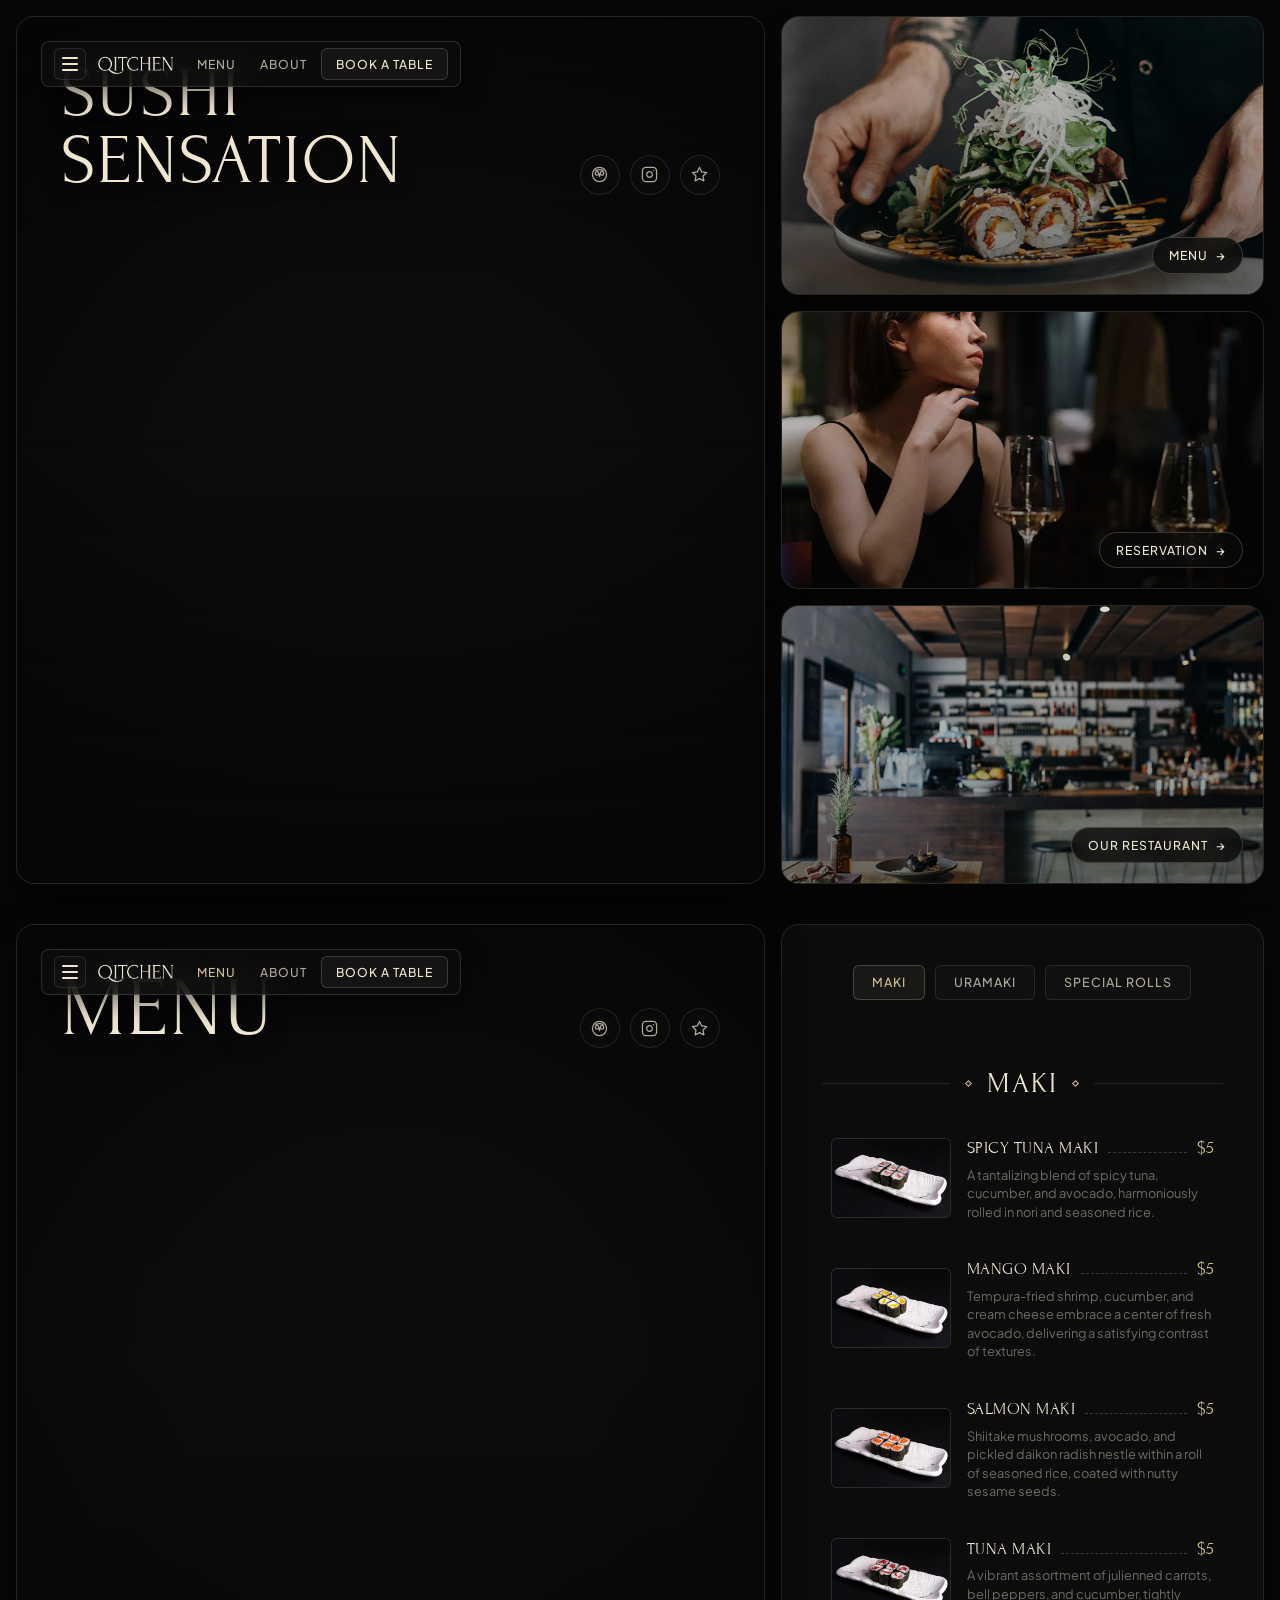
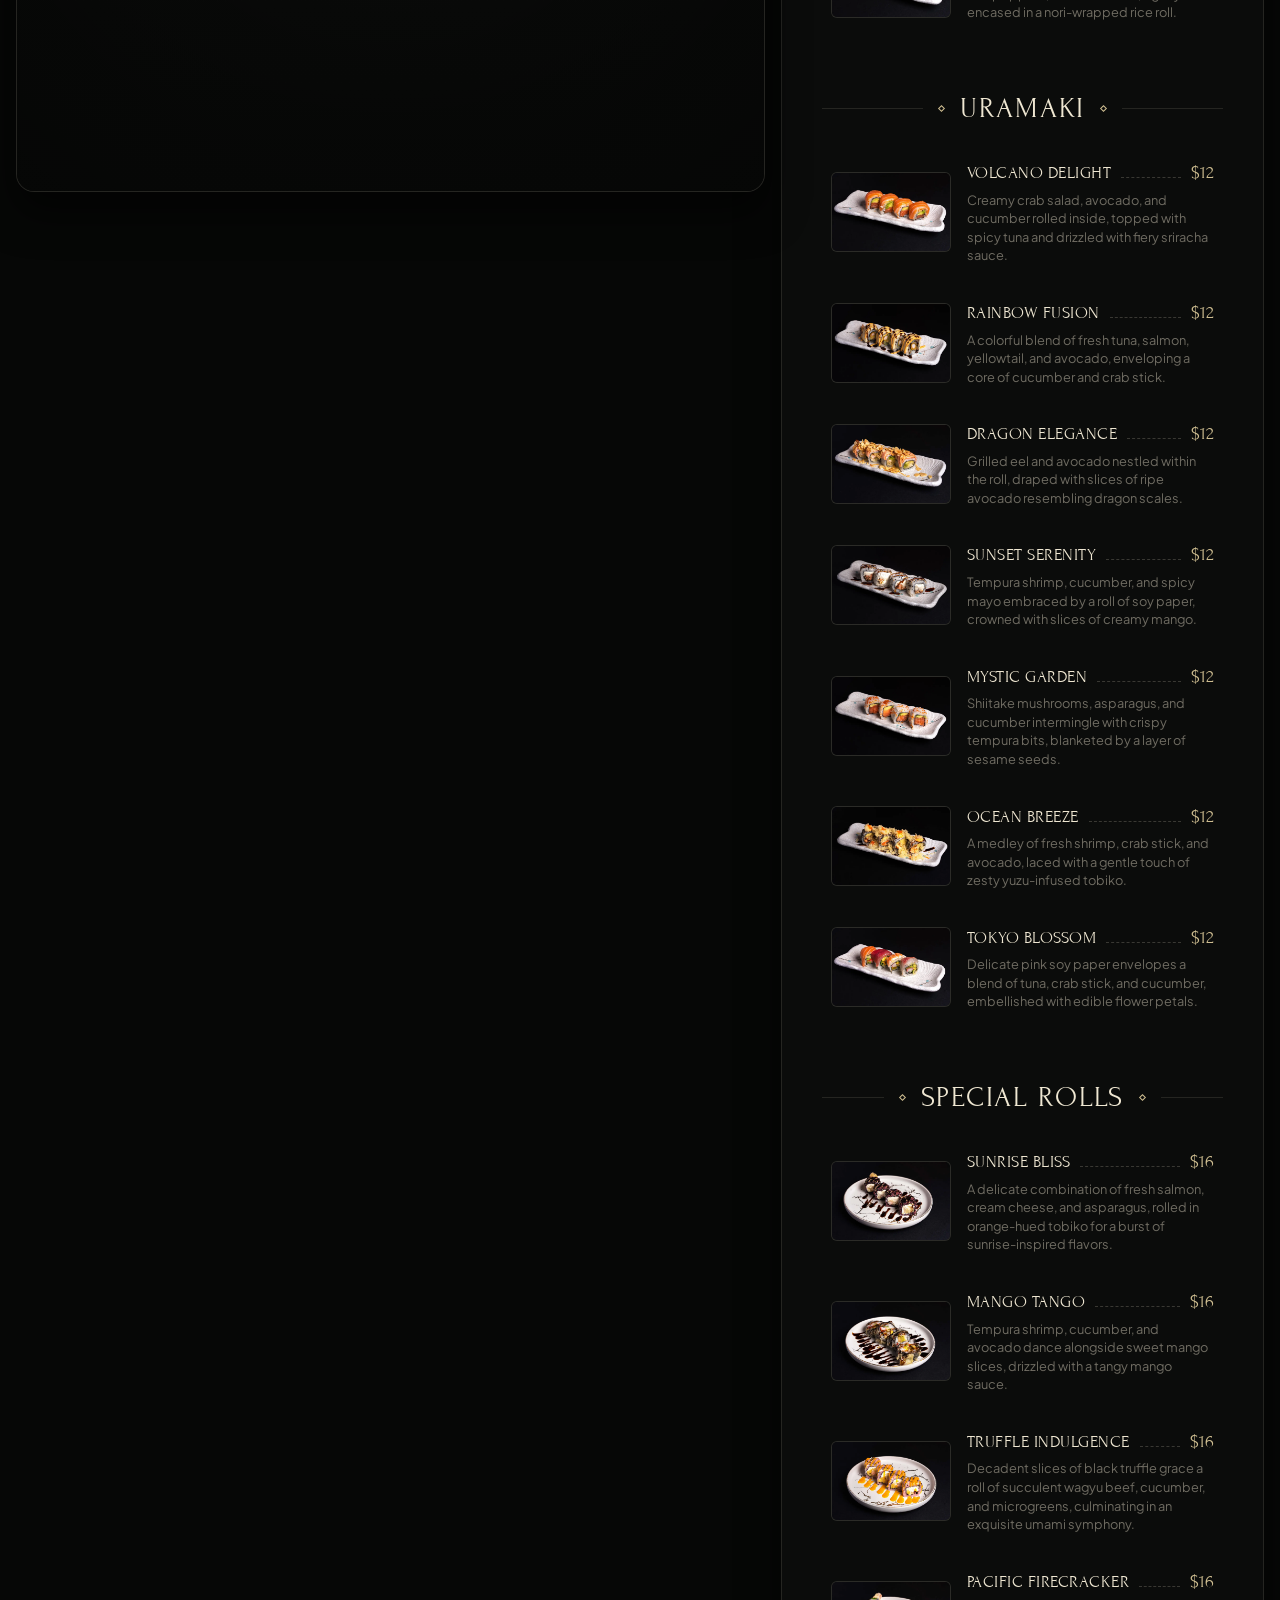
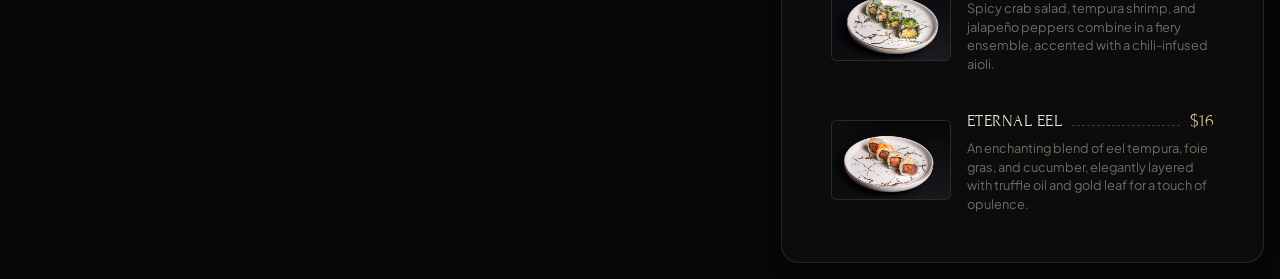
==== commit c1e394fa: "feat: implement split-screen bento layout with in-video floating navbar and menu list" ====
--- a/index.html
+++ b/index.html
@@ -17,126 +17,100 @@
   <link rel="stylesheet" href="style.css">
 </head>
 <body>
-  <!-- Pure CSS Mobile/Drawer Toggle (No JS required) -->
+  <!-- Pure CSS Drawer Toggle (No JS required) -->
   <input type="checkbox" id="nav-toggle" class="nav-toggle-input" aria-hidden="true">
 
-  <div class="page-wrapper">
-    <!-- Semantic Header Landmark -->
-    <header class="site-header">
-      <div class="header-inner">
-        <!-- Header Left: Menu Toggle + Brand Logo -->
-        <div class="header-left">
-          <label for="nav-toggle" class="nav-hamburger" aria-label="Toggle navigation menu" title="Open Menu">
-            <span class="hamburger-line line-1"></span>
-            <span class="hamburger-line line-2"></span>
-            <span class="hamburger-line line-3"></span>
-          </label>
-
-          <a href="#hero" class="nav-brand" aria-label="Qitchen Homepage">
-            <img src="assets/images/logo.webp" alt="Qitchen" class="brand-logo" width="130" height="35">
-          </a>
+  <!-- Navigation Drawer Overlay (Pure CSS Activated) -->
+  <div class="nav-drawer-overlay">
+    <label for="nav-toggle" class="drawer-backdrop" aria-label="Close navigation overlay"></label>
+    <aside class="nav-drawer" aria-label="Site navigation drawer">
+      <div class="drawer-header">
+        <a href="#home" class="drawer-brand">
+          <img src="assets/images/logo.webp" alt="Qitchen" class="drawer-logo" width="120" height="30">
+        </a>
+        <label for="nav-toggle" class="drawer-close-btn" aria-label="Close menu">&times;</label>
+      </div>
+
+      <div class="drawer-body">
+        <div class="drawer-section">
+          <span class="drawer-label">Navigation</span>
+          <ul class="drawer-nav-list">
+            <li><label for="nav-toggle"><a href="#home" class="drawer-nav-link">Home</a></label></li>
+            <li><label for="nav-toggle"><a href="#menu" class="drawer-nav-link">Menu</a></label></li>
+            <li><label for="nav-toggle"><a href="#about" class="drawer-nav-link">About Us</a></label></li>
+            <li><label for="nav-toggle"><a href="#reservation" class="drawer-nav-link">Reservation</a></label></li>
+          </ul>
         </div>
 
-        <!-- Header Right: Semantic Navigation Landmark -->
-        <nav class="site-nav" aria-label="Main Navigation">
-          <ul class="nav-list">
-            <li class="nav-item">
-              <a href="#menu" class="nav-link">Menu</a>
-            </li>
-            <li class="nav-item">
-              <a href="#about" class="nav-link">About</a>
-            </li>
-            <li class="nav-item">
-              <a href="#reservation" class="nav-btn-book">Book a Table</a>
-            </li>
-          </ul>
-        </nav>
-      </div>
-    </header>
-
-    <!-- Navigation Drawer Overlay (Pure CSS Activated) -->
-    <div class="nav-drawer-overlay">
-      <label for="nav-toggle" class="drawer-backdrop" aria-label="Close navigation overlay"></label>
-      <aside class="nav-drawer" aria-label="Extended site navigation">
-        <div class="drawer-header">
-          <a href="#hero" class="drawer-brand">
-            <img src="assets/images/logo.webp" alt="Qitchen" class="drawer-logo" width="120" height="32">
-          </a>
-          <label for="nav-toggle" class="drawer-close-btn" aria-label="Close navigation menu" title="Close Menu">&times;</label>
-        </div>
-
-        <div class="drawer-body">
-          <div class="drawer-section">
-            <span class="drawer-label">Menu</span>
-            <ul class="drawer-nav-list">
-              <li>
-                <label for="nav-toggle"><a href="#hero" class="drawer-nav-link">Home</a></label>
-              </li>
-              <li>
-                <label for="nav-toggle"><a href="#menu" class="drawer-nav-link">Menu</a></label>
-              </li>
-              <li>
-                <label for="nav-toggle"><a href="#about" class="drawer-nav-link">About Us</a></label>
-              </li>
-              <li>
-                <label for="nav-toggle"><a href="#reservation" class="drawer-nav-link">Reservation</a></label>
-              </li>
-              <li>
-                <label for="nav-toggle"><a href="#contact" class="drawer-nav-link">Contact</a></label>
-              </li>
-            </ul>
+        <!-- CSS Grid: Drawer Information Cards -->
+        <div class="drawer-info-grid">
+          <div class="drawer-info-card">
+            <h3 class="info-title">Opening Hours</h3>
+            <p class="info-text">Mon – Fri: 16:00 – 22:30</p>
+            <p class="info-text">Sat & Sun: 12:00 – 23:00</p>
           </div>
-
-          <!-- Grid Usage: Drawer Information Cards -->
-          <div class="drawer-info-grid">
-            <div class="drawer-info-card">
-              <h3 class="info-title">Opening Hours</h3>
-              <p class="info-text">Mon – Fri: 16:00 – 22:30</p>
-              <p class="info-text">Sat & Sun: 12:00 – 23:00</p>
-            </div>
-
-            <div class="drawer-info-card">
-              <h3 class="info-title">Address</h3>
-              <p class="info-text">Václavská 45</p>
-              <p class="info-text">110 00 Praha, Czechia</p>
-            </div>
-
-            <div class="drawer-info-card">
-              <h3 class="info-title">Contact</h3>
-              <p class="info-text"><a href="tel:+420123456789">+420 123 456 789</a></p>
-              <p class="info-text"><a href="mailto:info@qitchen.com">info@qitchen.com</a></p>
-            </div>
+          <div class="drawer-info-card">
+            <h3 class="info-title">Address</h3>
+            <p class="info-text">Václavská 45, Prague 1</p>
+          </div>
+          <div class="drawer-info-card">
+            <h3 class="info-title">Contact</h3>
+            <p class="info-text"><a href="tel:+420123456789">+420 123 456 789</a></p>
+            <p class="info-text"><a href="mailto:info@qitchen.com">info@qitchen.com</a></p>
           </div>
         </div>
-      </aside>
-    </div>
-
+      </div>
+    </aside>
+  </div>
+
+  <div class="page-wrapper">
     <!-- Main Content Landmark -->
     <main id="main-content">
-      <!-- Hero Section -->
-      <section class="hero-section" id="hero" aria-label="Hero">
-        <div class="hero-media-container">
-          <!-- Background Video -->
-          <video class="hero-video" autoplay loop muted playsinline poster="">
-            <source src="assets/videos/hero-bg.mp4" type="video/mp4">
-            <source src="https://framerusercontent.com/assets/KNjmnFp5kwda6KegO13wieYyI0.mp4" type="video/mp4">
-            Your browser does not support the video tag.
-          </video>
+
+      <!-- =================================================================
+           1. HOME SECTION (Split Screen: Video Card + 3 Bento Cards)
+           ================================================================= -->
+      <section class="split-section" id="home" aria-label="Home">
+        <div class="split-layout">
           
-          <!-- Cinematic Overlay for contrast and mood -->
-          <div class="hero-overlay"></div>
-          
-          <!-- Hero Inner Elements -->
-          <div class="hero-inner">
-            <div class="hero-bottom-bar">
+          <!-- Left Column: Video Card with floating Island Navbar & H1 -->
+          <div class="hero-video-card">
+            <!-- Full bleed background video -->
+            <video class="card-video" autoplay loop muted playsinline poster="">
+              <source src="assets/videos/hero-bg.mp4" type="video/mp4">
+              <source src="https://framerusercontent.com/assets/KNjmnFp5kwda6KegO13wieYyI0.mp4" type="video/mp4">
+            </video>
+            <div class="card-vignette"></div>
+
+            <!-- Navbar floating ON top of the video in the top-left -->
+            <header class="video-navbar-header">
+              <nav class="video-navbar-pill" aria-label="Main Navigation">
+                <label for="nav-toggle" class="nav-hamburger-btn" aria-label="Open menu" title="Menu">
+                  <span class="hamburger-line line-1"></span>
+                  <span class="hamburger-line line-2"></span>
+                  <span class="hamburger-line line-3"></span>
+                </label>
+                <a href="#home" class="pill-brand" aria-label="Qitchen">
+                  <img src="assets/images/logo.webp" alt="Qitchen" class="pill-logo" width="105" height="26">
+                </a>
+                <ul class="pill-nav-list">
+                  <li><a href="#menu" class="pill-link">MENU</a></li>
+                  <li><a href="#about" class="pill-link">ABOUT</a></li>
+                  <li><a href="#reservation" class="pill-btn-cta">BOOK A TABLE</a></li>
+                </ul>
+              </nav>
+            </header>
+
+            <!-- Bottom elements of the video card -->
+            <div class="video-card-footer">
               <!-- Single H1 Landmark for the entire document -->
               <h1 class="hero-title">
                 <span class="title-line">SUSHI</span>
                 <span class="title-line">SENSATION</span>
               </h1>
 
-              <!-- Bottom Right Badges / Social Icons -->
-              <div class="hero-badges" aria-label="Featured links and accolades">
+              <!-- Accolade Badges (Bottom Right) -->
+              <div class="hero-badges" aria-label="Awards and accolades">
                 <a href="#about" class="badge-icon-btn" aria-label="TripAdvisor" title="TripAdvisor">
                   <svg viewBox="0 0 24 24" fill="none" stroke="currentColor" stroke-width="1.8" stroke-linecap="round" stroke-linejoin="round">
                     <circle cx="12" cy="12" r="10"></circle>
@@ -161,423 +135,495 @@
               </div>
             </div>
           </div>
+
+          <!-- Right Column: 3 Bento Cards -->
+          <div class="bento-cards-column" aria-label="Explore sections">
+            <!-- Card 1: Menu -->
+            <a href="#menu" class="bento-card menu-card-link">
+              <img src="assets/images/cards/card-menu.webp" alt="Menu" class="bento-card-bg" loading="eager">
+              <div class="bento-card-overlay"></div>
+              <div class="bento-pill-badge">
+                <span>MENU</span>
+                <span class="badge-arrow">&rarr;</span>
+              </div>
+            </a>
+
+            <!-- Card 2: Reservation -->
+            <a href="#reservation" class="bento-card reservation-card-link">
+              <img src="assets/images/cards/card-reservation.webp" alt="Reservation" class="bento-card-bg" loading="lazy">
+              <div class="bento-card-overlay"></div>
+              <div class="bento-pill-badge">
+                <span>RESERVATION</span>
+                <span class="badge-arrow">&rarr;</span>
+              </div>
+            </a>
+
+            <!-- Card 3: Our Restaurant -->
+            <a href="#about" class="bento-card about-card-link">
+              <img src="assets/images/cards/card-about.webp" alt="Our Restaurant" class="bento-card-bg" loading="lazy">
+              <div class="bento-card-overlay"></div>
+              <div class="bento-pill-badge">
+                <span>OUR RESTAURANT</span>
+                <span class="badge-arrow">&rarr;</span>
+              </div>
+            </a>
+          </div>
+
         </div>
       </section>
 
       <!-- =================================================================
-           Menu Section (Bento / Grid System)
+           2. MENU SECTION (Split Screen: Video Card with "MENU" + Dishes List)
            ================================================================= -->
-      <section class="menu-section" id="menu" aria-label="Restaurant Menu">
-        <div class="menu-container">
-          <!-- Section Header with Category Tabs -->
-          <div class="menu-top-bar">
-            <div class="menu-title-block">
-              <span class="section-tag">Culinary Selection</span>
-              <h2 class="section-heading">Our Menu</h2>
-            </div>
-
-            <!-- Category Navigation Tabs -->
-            <nav class="menu-tabs-nav" aria-label="Menu Categories">
-              <a href="#menu-maki" class="menu-tab-btn active">Maki</a>
-              <a href="#menu-uramaki" class="menu-tab-btn">Uramaki</a>
-              <a href="#menu-special" class="menu-tab-btn">Special Rolls</a>
-            </nav>
-          </div>
-
-          <div class="menu-categories-list">
-
-        <!-- Category: Maki -->
-        <div class="menu-category-group" id="menu-maki">
-          <div class="category-header-divider">
-            <div class="divider-side divider-left">
-              <span class="ornament-diamond"></span>
-              <span class="divider-line"></span>
-            </div>
-            <h2 class="category-title">Maki</h2>
-            <div class="divider-side divider-right">
-              <span class="divider-line"></span>
-              <span class="ornament-diamond"></span>
+      <section class="split-section menu-split-section" id="menu" aria-label="Menu">
+        <div class="split-layout">
+          
+          <!-- Left Column: Video Card with "MENU" title -->
+          <div class="hero-video-card sticky-card">
+            <video class="card-video" autoplay loop muted playsinline poster="">
+              <source src="assets/videos/hero-bg.mp4" type="video/mp4">
+              <source src="https://framerusercontent.com/assets/KNjmnFp5kwda6KegO13wieYyI0.mp4" type="video/mp4">
+            </video>
+            <div class="card-vignette"></div>
+
+            <!-- Navbar floating ON top of the video -->
+            <header class="video-navbar-header">
+              <nav class="video-navbar-pill" aria-label="Menu Navigation">
+                <label for="nav-toggle" class="nav-hamburger-btn" aria-label="Open menu" title="Menu">
+                  <span class="hamburger-line line-1"></span>
+                  <span class="hamburger-line line-2"></span>
+                  <span class="hamburger-line line-3"></span>
+                </label>
+                <a href="#home" class="pill-brand" aria-label="Qitchen">
+                  <img src="assets/images/logo.webp" alt="Qitchen" class="pill-logo" width="105" height="26">
+                </a>
+                <ul class="pill-nav-list">
+                  <li><a href="#menu" class="pill-link active">MENU</a></li>
+                  <li><a href="#about" class="pill-link">ABOUT</a></li>
+                  <li><a href="#reservation" class="pill-btn-cta">BOOK A TABLE</a></li>
+                </ul>
+              </nav>
+            </header>
+
+            <div class="video-card-footer">
+              <h2 class="hero-title title-menu">MENU</h2>
+              <div class="hero-badges" aria-label="Awards and accolades">
+                <a href="#about" class="badge-icon-btn" aria-label="TripAdvisor" title="TripAdvisor">
+                  <svg viewBox="0 0 24 24" fill="none" stroke="currentColor" stroke-width="1.8" stroke-linecap="round" stroke-linejoin="round">
+                    <circle cx="12" cy="12" r="10"></circle>
+                    <circle cx="8.5" cy="10.5" r="2.5"></circle>
+                    <circle cx="15.5" cy="10.5" r="2.5"></circle>
+                    <path d="M12 12v3"></path>
+                    <path d="M7 6.5C8.5 5.5 10 5 12 5s3.5.5 5 1.5"></path>
+                  </svg>
+                </a>
+                <a href="#about" class="badge-icon-btn" aria-label="Instagram" title="Instagram">
+                  <svg viewBox="0 0 24 24" fill="none" stroke="currentColor" stroke-width="1.8" stroke-linecap="round" stroke-linejoin="round">
+                    <rect x="2" y="2" width="20" height="20" rx="5" ry="5"></rect>
+                    <path d="M16 11.37A4 4 0 1 1 12.63 8 4 4 0 0 1 16 11.37z"></path>
+                    <line x1="17.5" y1="6.5" x2="17.51" y2="6.5"></line>
+                  </svg>
+                </a>
+                <a href="#about" class="badge-icon-btn" aria-label="Michelin Guide" title="Michelin Guide">
+                  <svg viewBox="0 0 24 24" fill="none" stroke="currentColor" stroke-width="1.8" stroke-linecap="round" stroke-linejoin="round">
+                    <polygon points="12 2 15.09 8.26 22 9.27 17 14.14 18.18 21.02 12 17.77 5.82 21.02 7 14.14 2 9.27 8.91 8.26 12 2"></polygon>
+                  </svg>
+                </a>
+              </div>
             </div>
           </div>
 
-          <div class="menu-grid">
-            <!-- Menu Item: Spicy Tuna Maki -->
-            <article class="menu-card">
-              <div class="dish-thumb-wrap">
-                <img 
-                  src="assets/images/menu/spicy-tuna-maki.webp" 
-                  alt="Spicy Tuna Maki" 
-                  class="dish-thumb" 
-                  loading="lazy" 
-                  width="140" 
-                  height="95"
-                >
-              </div>
-              <div class="dish-details">
-                <div class="dish-header">
-                  <h3 class="dish-name">Spicy Tuna Maki</h3>
-                  <span class="dish-dots"></span>
-                  <span class="dish-price">$5</span>
-                </div>
-                <p class="dish-desc">A tantalizing blend of spicy tuna, cucumber, and avocado, harmoniously rolled in nori and seasoned rice.</p>
-              </div>
-            </article>
-            <!-- Menu Item: Mango Maki -->
-            <article class="menu-card">
-              <div class="dish-thumb-wrap">
-                <img 
-                  src="assets/images/menu/mango-maki.webp" 
-                  alt="Mango Maki" 
-                  class="dish-thumb" 
-                  loading="lazy" 
-                  width="140" 
-                  height="95"
-                >
-              </div>
-              <div class="dish-details">
-                <div class="dish-header">
-                  <h3 class="dish-name">Mango Maki</h3>
-                  <span class="dish-dots"></span>
-                  <span class="dish-price">$5</span>
-                </div>
-                <p class="dish-desc">Tempura-fried shrimp, cucumber, and cream cheese embrace a center of fresh avocado, delivering a satisfying contrast of textures.</p>
-              </div>
-            </article>
-            <!-- Menu Item: Salmon Maki -->
-            <article class="menu-card">
-              <div class="dish-thumb-wrap">
-                <img 
-                  src="assets/images/menu/salmon-maki.webp" 
-                  alt="Salmon Maki" 
-                  class="dish-thumb" 
-                  loading="lazy" 
-                  width="140" 
-                  height="95"
-                >
-              </div>
-              <div class="dish-details">
-                <div class="dish-header">
-                  <h3 class="dish-name">Salmon Maki</h3>
-                  <span class="dish-dots"></span>
-                  <span class="dish-price">$5</span>
-                </div>
-                <p class="dish-desc">Shiitake mushrooms, avocado, and pickled daikon radish nestle within a roll of seasoned rice, coated with nutty sesame seeds.</p>
-              </div>
-            </article>
-            <!-- Menu Item: Tuna Maki -->
-            <article class="menu-card">
-              <div class="dish-thumb-wrap">
-                <img 
-                  src="assets/images/menu/tuna-maki.webp" 
-                  alt="Tuna Maki" 
-                  class="dish-thumb" 
-                  loading="lazy" 
-                  width="140" 
-                  height="95"
-                >
-              </div>
-              <div class="dish-details">
-                <div class="dish-header">
-                  <h3 class="dish-name">Tuna Maki</h3>
-                  <span class="dish-dots"></span>
-                  <span class="dish-price">$5</span>
-                </div>
-                <p class="dish-desc">A vibrant assortment of julienned carrots, bell peppers, and cucumber, tightly encased in a nori-wrapped rice roll.</p>
-              </div>
-            </article>
+          <!-- Right Column: Menu Dishes Scrollable Panel -->
+          <div class="menu-dishes-column">
+            <!-- Category Filter Tabs -->
+            <div class="menu-category-tabs">
+              <a href="#cat-maki" class="cat-tab-btn active">MAKI</a>
+              <a href="#cat-uramaki" class="cat-tab-btn">URAMAKI</a>
+              <a href="#cat-special" class="cat-tab-btn">SPECIAL ROLLS</a>
+            </div>
+
+            <!-- Category 1: Maki -->
+            <section class="menu-category-block" id="cat-maki" aria-label="Maki">
+              <div class="category-divider">
+                <span class="divider-line"></span>
+                <span class="ornament-diamond"></span>
+                <h3 class="category-title">MAKI</h3>
+                <span class="ornament-diamond"></span>
+                <span class="divider-line"></span>
+              </div>
+              <div class="dishes-list">
+
+              <!-- Dish Item: Spicy Tuna Maki -->
+              <article class="menu-dish-row">
+                <div class="dish-thumb-box">
+                  <img 
+                    src="assets/images/menu/spicy-tuna-maki.webp" 
+                    alt="Spicy Tuna Maki" 
+                    class="dish-img" 
+                    loading="lazy" 
+                    width="120" 
+                    height="80"
+                  >
+                </div>
+                <div class="dish-info-box">
+                  <div class="dish-headline">
+                    <h4 class="dish-title">Spicy Tuna Maki</h4>
+                    <span class="dish-leader"></span>
+                    <span class="dish-cost">$5</span>
+                  </div>
+                  <p class="dish-summary">A tantalizing blend of spicy tuna, cucumber, and avocado, harmoniously rolled in nori and seasoned rice.</p>
+                </div>
+              </article>
+              <!-- Dish Item: Mango Maki -->
+              <article class="menu-dish-row">
+                <div class="dish-thumb-box">
+                  <img 
+                    src="assets/images/menu/mango-maki.webp" 
+                    alt="Mango Maki" 
+                    class="dish-img" 
+                    loading="lazy" 
+                    width="120" 
+                    height="80"
+                  >
+                </div>
+                <div class="dish-info-box">
+                  <div class="dish-headline">
+                    <h4 class="dish-title">Mango Maki</h4>
+                    <span class="dish-leader"></span>
+                    <span class="dish-cost">$5</span>
+                  </div>
+                  <p class="dish-summary">Tempura-fried shrimp, cucumber, and cream cheese embrace a center of fresh avocado, delivering a satisfying contrast of textures.</p>
+                </div>
+              </article>
+              <!-- Dish Item: Salmon Maki -->
+              <article class="menu-dish-row">
+                <div class="dish-thumb-box">
+                  <img 
+                    src="assets/images/menu/salmon-maki.webp" 
+                    alt="Salmon Maki" 
+                    class="dish-img" 
+                    loading="lazy" 
+                    width="120" 
+                    height="80"
+                  >
+                </div>
+                <div class="dish-info-box">
+                  <div class="dish-headline">
+                    <h4 class="dish-title">Salmon Maki</h4>
+                    <span class="dish-leader"></span>
+                    <span class="dish-cost">$5</span>
+                  </div>
+                  <p class="dish-summary">Shiitake mushrooms, avocado, and pickled daikon radish nestle within a roll of seasoned rice, coated with nutty sesame seeds.</p>
+                </div>
+              </article>
+              <!-- Dish Item: Tuna Maki -->
+              <article class="menu-dish-row">
+                <div class="dish-thumb-box">
+                  <img 
+                    src="assets/images/menu/tuna-maki.webp" 
+                    alt="Tuna Maki" 
+                    class="dish-img" 
+                    loading="lazy" 
+                    width="120" 
+                    height="80"
+                  >
+                </div>
+                <div class="dish-info-box">
+                  <div class="dish-headline">
+                    <h4 class="dish-title">Tuna Maki</h4>
+                    <span class="dish-leader"></span>
+                    <span class="dish-cost">$5</span>
+                  </div>
+                  <p class="dish-summary">A vibrant assortment of julienned carrots, bell peppers, and cucumber, tightly encased in a nori-wrapped rice roll.</p>
+                </div>
+              </article>
+              </div>
+            </section>
+
+            <!-- Category 2: Uramaki -->
+            <section class="menu-category-block" id="cat-uramaki" aria-label="Uramaki">
+              <div class="category-divider">
+                <span class="divider-line"></span>
+                <span class="ornament-diamond"></span>
+                <h3 class="category-title">URAMAKI</h3>
+                <span class="ornament-diamond"></span>
+                <span class="divider-line"></span>
+              </div>
+              <div class="dishes-list">
+
+              <!-- Dish Item: Volcano Delight -->
+              <article class="menu-dish-row">
+                <div class="dish-thumb-box">
+                  <img 
+                    src="assets/images/menu/volcano-delight.webp" 
+                    alt="Volcano Delight" 
+                    class="dish-img" 
+                    loading="lazy" 
+                    width="120" 
+                    height="80"
+                  >
+                </div>
+                <div class="dish-info-box">
+                  <div class="dish-headline">
+                    <h4 class="dish-title">Volcano Delight</h4>
+                    <span class="dish-leader"></span>
+                    <span class="dish-cost">$12</span>
+                  </div>
+                  <p class="dish-summary">Creamy crab salad, avocado, and cucumber rolled inside, topped with spicy tuna and drizzled with fiery sriracha sauce.</p>
+                </div>
+              </article>
+              <!-- Dish Item: Rainbow Fusion -->
+              <article class="menu-dish-row">
+                <div class="dish-thumb-box">
+                  <img 
+                    src="assets/images/menu/rainbow-fusion.webp" 
+                    alt="Rainbow Fusion" 
+                    class="dish-img" 
+                    loading="lazy" 
+                    width="120" 
+                    height="80"
+                  >
+                </div>
+                <div class="dish-info-box">
+                  <div class="dish-headline">
+                    <h4 class="dish-title">Rainbow Fusion</h4>
+                    <span class="dish-leader"></span>
+                    <span class="dish-cost">$12</span>
+                  </div>
+                  <p class="dish-summary">A colorful blend of fresh tuna, salmon, yellowtail, and avocado, enveloping a core of cucumber and crab stick.</p>
+                </div>
+              </article>
+              <!-- Dish Item: Dragon Elegance -->
+              <article class="menu-dish-row">
+                <div class="dish-thumb-box">
+                  <img 
+                    src="assets/images/menu/dragon-elegance.webp" 
+                    alt="Dragon Elegance" 
+                    class="dish-img" 
+                    loading="lazy" 
+                    width="120" 
+                    height="80"
+                  >
+                </div>
+                <div class="dish-info-box">
+                  <div class="dish-headline">
+                    <h4 class="dish-title">Dragon Elegance</h4>
+                    <span class="dish-leader"></span>
+                    <span class="dish-cost">$12</span>
+                  </div>
+                  <p class="dish-summary">Grilled eel and avocado nestled within the roll, draped with slices of ripe avocado resembling dragon scales.</p>
+                </div>
+              </article>
+              <!-- Dish Item: Sunset Serenity -->
+              <article class="menu-dish-row">
+                <div class="dish-thumb-box">
+                  <img 
+                    src="assets/images/menu/sunset-serenity.webp" 
+                    alt="Sunset Serenity" 
+                    class="dish-img" 
+                    loading="lazy" 
+                    width="120" 
+                    height="80"
+                  >
+                </div>
+                <div class="dish-info-box">
+                  <div class="dish-headline">
+                    <h4 class="dish-title">Sunset Serenity</h4>
+                    <span class="dish-leader"></span>
+                    <span class="dish-cost">$12</span>
+                  </div>
+                  <p class="dish-summary">Tempura shrimp, cucumber, and spicy mayo embraced by a roll of soy paper, crowned with slices of creamy mango.</p>
+                </div>
+              </article>
+              <!-- Dish Item: Mystic Garden -->
+              <article class="menu-dish-row">
+                <div class="dish-thumb-box">
+                  <img 
+                    src="assets/images/menu/mystic-garden.webp" 
+                    alt="Mystic Garden" 
+                    class="dish-img" 
+                    loading="lazy" 
+                    width="120" 
+                    height="80"
+                  >
+                </div>
+                <div class="dish-info-box">
+                  <div class="dish-headline">
+                    <h4 class="dish-title">Mystic Garden</h4>
+                    <span class="dish-leader"></span>
+                    <span class="dish-cost">$12</span>
+                  </div>
+                  <p class="dish-summary">Shiitake mushrooms, asparagus, and cucumber intermingle with crispy tempura bits, blanketed by a layer of sesame seeds.</p>
+                </div>
+              </article>
+              <!-- Dish Item: Ocean Breeze -->
+              <article class="menu-dish-row">
+                <div class="dish-thumb-box">
+                  <img 
+                    src="assets/images/menu/ocean-breeze.webp" 
+                    alt="Ocean Breeze" 
+                    class="dish-img" 
+                    loading="lazy" 
+                    width="120" 
+                    height="80"
+                  >
+                </div>
+                <div class="dish-info-box">
+                  <div class="dish-headline">
+                    <h4 class="dish-title">Ocean Breeze</h4>
+                    <span class="dish-leader"></span>
+                    <span class="dish-cost">$12</span>
+                  </div>
+                  <p class="dish-summary">A medley of fresh shrimp, crab stick, and avocado, laced with a gentle touch of zesty yuzu-infused tobiko.</p>
+                </div>
+              </article>
+              <!-- Dish Item: Tokyo Blossom -->
+              <article class="menu-dish-row">
+                <div class="dish-thumb-box">
+                  <img 
+                    src="assets/images/menu/tokyo-blossom.webp" 
+                    alt="Tokyo Blossom" 
+                    class="dish-img" 
+                    loading="lazy" 
+                    width="120" 
+                    height="80"
+                  >
+                </div>
+                <div class="dish-info-box">
+                  <div class="dish-headline">
+                    <h4 class="dish-title">Tokyo Blossom</h4>
+                    <span class="dish-leader"></span>
+                    <span class="dish-cost">$12</span>
+                  </div>
+                  <p class="dish-summary">Delicate pink soy paper envelopes a blend of tuna, crab stick, and cucumber, embellished with edible flower petals.</p>
+                </div>
+              </article>
+              </div>
+            </section>
+
+            <!-- Category 3: Special Rolls -->
+            <section class="menu-category-block" id="cat-special" aria-label="Special Rolls">
+              <div class="category-divider">
+                <span class="divider-line"></span>
+                <span class="ornament-diamond"></span>
+                <h3 class="category-title">SPECIAL ROLLS</h3>
+                <span class="ornament-diamond"></span>
+                <span class="divider-line"></span>
+              </div>
+              <div class="dishes-list">
+
+              <!-- Dish Item: Sunrise Bliss -->
+              <article class="menu-dish-row">
+                <div class="dish-thumb-box">
+                  <img 
+                    src="assets/images/menu/sunrise-bliss.webp" 
+                    alt="Sunrise Bliss" 
+                    class="dish-img" 
+                    loading="lazy" 
+                    width="120" 
+                    height="80"
+                  >
+                </div>
+                <div class="dish-info-box">
+                  <div class="dish-headline">
+                    <h4 class="dish-title">Sunrise Bliss</h4>
+                    <span class="dish-leader"></span>
+                    <span class="dish-cost">$16</span>
+                  </div>
+                  <p class="dish-summary">A delicate combination of fresh salmon, cream cheese, and asparagus, rolled in orange-hued tobiko for a burst of sunrise-inspired flavors.</p>
+                </div>
+              </article>
+              <!-- Dish Item: Mango Tango -->
+              <article class="menu-dish-row">
+                <div class="dish-thumb-box">
+                  <img 
+                    src="assets/images/menu/mango-tango.webp" 
+                    alt="Mango Tango" 
+                    class="dish-img" 
+                    loading="lazy" 
+                    width="120" 
+                    height="80"
+                  >
+                </div>
+                <div class="dish-info-box">
+                  <div class="dish-headline">
+                    <h4 class="dish-title">Mango Tango</h4>
+                    <span class="dish-leader"></span>
+                    <span class="dish-cost">$16</span>
+                  </div>
+                  <p class="dish-summary">Tempura shrimp, cucumber, and avocado dance alongside sweet mango slices, drizzled with a tangy mango sauce.</p>
+                </div>
+              </article>
+              <!-- Dish Item: Truffle Indulgence -->
+              <article class="menu-dish-row">
+                <div class="dish-thumb-box">
+                  <img 
+                    src="assets/images/menu/truffle-indulgence.webp" 
+                    alt="Truffle Indulgence" 
+                    class="dish-img" 
+                    loading="lazy" 
+                    width="120" 
+                    height="80"
+                  >
+                </div>
+                <div class="dish-info-box">
+                  <div class="dish-headline">
+                    <h4 class="dish-title">Truffle Indulgence</h4>
+                    <span class="dish-leader"></span>
+                    <span class="dish-cost">$16</span>
+                  </div>
+                  <p class="dish-summary">Decadent slices of black truffle grace a roll of succulent wagyu beef, cucumber, and microgreens, culminating in an exquisite umami symphony.</p>
+                </div>
+              </article>
+              <!-- Dish Item: Pacific Firecracker -->
+              <article class="menu-dish-row">
+                <div class="dish-thumb-box">
+                  <img 
+                    src="assets/images/menu/pacific-firecracker.webp" 
+                    alt="Pacific Firecracker" 
+                    class="dish-img" 
+                    loading="lazy" 
+                    width="120" 
+                    height="80"
+                  >
+                </div>
+                <div class="dish-info-box">
+                  <div class="dish-headline">
+                    <h4 class="dish-title">Pacific Firecracker</h4>
+                    <span class="dish-leader"></span>
+                    <span class="dish-cost">$16</span>
+                  </div>
+                  <p class="dish-summary">Spicy crab salad, tempura shrimp, and jalapeño peppers combine in a fiery ensemble, accented with a chili-infused aioli.</p>
+                </div>
+              </article>
+              <!-- Dish Item: Eternal Eel -->
+              <article class="menu-dish-row">
+                <div class="dish-thumb-box">
+                  <img 
+                    src="assets/images/menu/eternal-eel.webp" 
+                    alt="Eternal Eel" 
+                    class="dish-img" 
+                    loading="lazy" 
+                    width="120" 
+                    height="80"
+                  >
+                </div>
+                <div class="dish-info-box">
+                  <div class="dish-headline">
+                    <h4 class="dish-title">Eternal Eel</h4>
+                    <span class="dish-leader"></span>
+                    <span class="dish-cost">$16</span>
+                  </div>
+                  <p class="dish-summary">An enchanting blend of eel tempura, foie gras, and cucumber, elegantly layered with truffle oil and gold leaf for a touch of opulence.</p>
+                </div>
+              </article>
+              </div>
+            </section>
           </div>
-        </div>
-
-        <!-- Category: Uramaki -->
-        <div class="menu-category-group" id="menu-uramaki">
-          <div class="category-header-divider">
-            <div class="divider-side divider-left">
-              <span class="ornament-diamond"></span>
-              <span class="divider-line"></span>
-            </div>
-            <h2 class="category-title">Uramaki</h2>
-            <div class="divider-side divider-right">
-              <span class="divider-line"></span>
-              <span class="ornament-diamond"></span>
-            </div>
-          </div>
-
-          <div class="menu-grid">
-            <!-- Menu Item: Volcano Delight -->
-            <article class="menu-card">
-              <div class="dish-thumb-wrap">
-                <img 
-                  src="assets/images/menu/volcano-delight.webp" 
-                  alt="Volcano Delight" 
-                  class="dish-thumb" 
-                  loading="lazy" 
-                  width="140" 
-                  height="95"
-                >
-              </div>
-              <div class="dish-details">
-                <div class="dish-header">
-                  <h3 class="dish-name">Volcano Delight</h3>
-                  <span class="dish-dots"></span>
-                  <span class="dish-price">$12</span>
-                </div>
-                <p class="dish-desc">Creamy crab salad, avocado, and cucumber rolled inside, topped with spicy tuna and drizzled with fiery sriracha sauce.</p>
-              </div>
-            </article>
-            <!-- Menu Item: Rainbow Fusion -->
-            <article class="menu-card">
-              <div class="dish-thumb-wrap">
-                <img 
-                  src="assets/images/menu/rainbow-fusion.webp" 
-                  alt="Rainbow Fusion" 
-                  class="dish-thumb" 
-                  loading="lazy" 
-                  width="140" 
-                  height="95"
-                >
-              </div>
-              <div class="dish-details">
-                <div class="dish-header">
-                  <h3 class="dish-name">Rainbow Fusion</h3>
-                  <span class="dish-dots"></span>
-                  <span class="dish-price">$12</span>
-                </div>
-                <p class="dish-desc">A colorful blend of fresh tuna, salmon, yellowtail, and avocado, enveloping a core of cucumber and crab stick.</p>
-              </div>
-            </article>
-            <!-- Menu Item: Dragon Elegance -->
-            <article class="menu-card">
-              <div class="dish-thumb-wrap">
-                <img 
-                  src="assets/images/menu/dragon-elegance.webp" 
-                  alt="Dragon Elegance" 
-                  class="dish-thumb" 
-                  loading="lazy" 
-                  width="140" 
-                  height="95"
-                >
-              </div>
-              <div class="dish-details">
-                <div class="dish-header">
-                  <h3 class="dish-name">Dragon Elegance</h3>
-                  <span class="dish-dots"></span>
-                  <span class="dish-price">$12</span>
-                </div>
-                <p class="dish-desc">Grilled eel and avocado nestled within the roll, draped with slices of ripe avocado resembling dragon scales.</p>
-              </div>
-            </article>
-            <!-- Menu Item: Sunset Serenity -->
-            <article class="menu-card">
-              <div class="dish-thumb-wrap">
-                <img 
-                  src="assets/images/menu/sunset-serenity.webp" 
-                  alt="Sunset Serenity" 
-                  class="dish-thumb" 
-                  loading="lazy" 
-                  width="140" 
-                  height="95"
-                >
-              </div>
-              <div class="dish-details">
-                <div class="dish-header">
-                  <h3 class="dish-name">Sunset Serenity</h3>
-                  <span class="dish-dots"></span>
-                  <span class="dish-price">$12</span>
-                </div>
-                <p class="dish-desc">Tempura shrimp, cucumber, and spicy mayo embraced by a roll of soy paper, crowned with slices of creamy mango.</p>
-              </div>
-            </article>
-            <!-- Menu Item: Mystic Garden -->
-            <article class="menu-card">
-              <div class="dish-thumb-wrap">
-                <img 
-                  src="assets/images/menu/mystic-garden.webp" 
-                  alt="Mystic Garden" 
-                  class="dish-thumb" 
-                  loading="lazy" 
-                  width="140" 
-                  height="95"
-                >
-              </div>
-              <div class="dish-details">
-                <div class="dish-header">
-                  <h3 class="dish-name">Mystic Garden</h3>
-                  <span class="dish-dots"></span>
-                  <span class="dish-price">$12</span>
-                </div>
-                <p class="dish-desc">Shiitake mushrooms, asparagus, and cucumber intermingle with crispy tempura bits, blanketed by a layer of sesame seeds.</p>
-              </div>
-            </article>
-            <!-- Menu Item: Ocean Breeze -->
-            <article class="menu-card">
-              <div class="dish-thumb-wrap">
-                <img 
-                  src="assets/images/menu/ocean-breeze.webp" 
-                  alt="Ocean Breeze" 
-                  class="dish-thumb" 
-                  loading="lazy" 
-                  width="140" 
-                  height="95"
-                >
-              </div>
-              <div class="dish-details">
-                <div class="dish-header">
-                  <h3 class="dish-name">Ocean Breeze</h3>
-                  <span class="dish-dots"></span>
-                  <span class="dish-price">$12</span>
-                </div>
-                <p class="dish-desc">A medley of fresh shrimp, crab stick, and avocado, laced with a gentle touch of zesty yuzu-infused tobiko.</p>
-              </div>
-            </article>
-            <!-- Menu Item: Tokyo Blossom -->
-            <article class="menu-card">
-              <div class="dish-thumb-wrap">
-                <img 
-                  src="assets/images/menu/tokyo-blossom.webp" 
-                  alt="Tokyo Blossom" 
-                  class="dish-thumb" 
-                  loading="lazy" 
-                  width="140" 
-                  height="95"
-                >
-              </div>
-              <div class="dish-details">
-                <div class="dish-header">
-                  <h3 class="dish-name">Tokyo Blossom</h3>
-                  <span class="dish-dots"></span>
-                  <span class="dish-price">$12</span>
-                </div>
-                <p class="dish-desc">Delicate pink soy paper envelopes a blend of tuna, crab stick, and cucumber, embellished with edible flower petals.</p>
-              </div>
-            </article>
-          </div>
-        </div>
-
-        <!-- Category: Special Rolls -->
-        <div class="menu-category-group" id="menu-special">
-          <div class="category-header-divider">
-            <div class="divider-side divider-left">
-              <span class="ornament-diamond"></span>
-              <span class="divider-line"></span>
-            </div>
-            <h2 class="category-title">Special Rolls</h2>
-            <div class="divider-side divider-right">
-              <span class="divider-line"></span>
-              <span class="ornament-diamond"></span>
-            </div>
-          </div>
-
-          <div class="menu-grid">
-            <!-- Menu Item: Sunrise Bliss -->
-            <article class="menu-card">
-              <div class="dish-thumb-wrap">
-                <img 
-                  src="assets/images/menu/sunrise-bliss.webp" 
-                  alt="Sunrise Bliss" 
-                  class="dish-thumb" 
-                  loading="lazy" 
-                  width="140" 
-                  height="95"
-                >
-              </div>
-              <div class="dish-details">
-                <div class="dish-header">
-                  <h3 class="dish-name">Sunrise Bliss</h3>
-                  <span class="dish-dots"></span>
-                  <span class="dish-price">$16</span>
-                </div>
-                <p class="dish-desc">A delicate combination of fresh salmon, cream cheese, and asparagus, rolled in orange-hued tobiko for a burst of sunrise-inspired flavors.</p>
-              </div>
-            </article>
-            <!-- Menu Item: Mango Tango -->
-            <article class="menu-card">
-              <div class="dish-thumb-wrap">
-                <img 
-                  src="assets/images/menu/mango-tango.webp" 
-                  alt="Mango Tango" 
-                  class="dish-thumb" 
-                  loading="lazy" 
-                  width="140" 
-                  height="95"
-                >
-              </div>
-              <div class="dish-details">
-                <div class="dish-header">
-                  <h3 class="dish-name">Mango Tango</h3>
-                  <span class="dish-dots"></span>
-                  <span class="dish-price">$16</span>
-                </div>
-                <p class="dish-desc">Tempura shrimp, cucumber, and avocado dance alongside sweet mango slices, drizzled with a tangy mango sauce.</p>
-              </div>
-            </article>
-            <!-- Menu Item: Truffle Indulgence -->
-            <article class="menu-card">
-              <div class="dish-thumb-wrap">
-                <img 
-                  src="assets/images/menu/truffle-indulgence.webp" 
-                  alt="Truffle Indulgence" 
-                  class="dish-thumb" 
-                  loading="lazy" 
-                  width="140" 
-                  height="95"
-                >
-              </div>
-              <div class="dish-details">
-                <div class="dish-header">
-                  <h3 class="dish-name">Truffle Indulgence</h3>
-                  <span class="dish-dots"></span>
-                  <span class="dish-price">$16</span>
-                </div>
-                <p class="dish-desc">Decadent slices of black truffle grace a roll of succulent wagyu beef, cucumber, and microgreens, culminating in an exquisite umami symphony.</p>
-              </div>
-            </article>
-            <!-- Menu Item: Pacific Firecracker -->
-            <article class="menu-card">
-              <div class="dish-thumb-wrap">
-                <img 
-                  src="assets/images/menu/pacific-firecracker.webp" 
-                  alt="Pacific Firecracker" 
-                  class="dish-thumb" 
-                  loading="lazy" 
-                  width="140" 
-                  height="95"
-                >
-              </div>
-              <div class="dish-details">
-                <div class="dish-header">
-                  <h3 class="dish-name">Pacific Firecracker</h3>
-                  <span class="dish-dots"></span>
-                  <span class="dish-price">$16</span>
-                </div>
-                <p class="dish-desc">Spicy crab salad, tempura shrimp, and jalapeño peppers combine in a fiery ensemble, accented with a chili-infused aioli.</p>
-              </div>
-            </article>
-            <!-- Menu Item: Eternal Eel -->
-            <article class="menu-card">
-              <div class="dish-thumb-wrap">
-                <img 
-                  src="assets/images/menu/eternal-eel.webp" 
-                  alt="Eternal Eel" 
-                  class="dish-thumb" 
-                  loading="lazy" 
-                  width="140" 
-                  height="95"
-                >
-              </div>
-              <div class="dish-details">
-                <div class="dish-header">
-                  <h3 class="dish-name">Eternal Eel</h3>
-                  <span class="dish-dots"></span>
-                  <span class="dish-price">$16</span>
-                </div>
-                <p class="dish-desc">An enchanting blend of eel tempura, foie gras, and cucumber, elegantly layered with truffle oil and gold leaf for a touch of opulence.</p>
-              </div>
-            </article>
-          </div>
-        </div>
-          </div>
+
         </div>
       </section>
+
     </main>
   </div>
 </body>
--- a/style.css
+++ b/style.css
@@ -1,38 +1,39 @@
 /* ==========================================================================
-   CSS Variables & Design Tokens
+   CSS Variables & Design Tokens (Qitchen Japanese Luxury)
    ========================================================================== */
 :root {
   /* Color Palette */
-  --color-bg: #070807;
-  --color-card-bg: #111211;
-  --color-card-subtle: rgba(24, 24, 24, 0.55);
+  --color-bg: #060706;
+  --color-card-bg: #0b0c0b;
+  --color-card-subtle: rgba(22, 23, 22, 0.65);
   --color-text-primary: #efe7d2;
   --color-text-secondary: rgba(239, 231, 210, 0.72);
-  --color-text-muted: rgba(239, 231, 210, 0.45);
+  --color-text-muted: rgba(239, 231, 210, 0.44);
   --color-gold: #cfbe91;
-  --color-gold-hover: #dfce9f;
+  --color-gold-hover: #e0d0a5;
   
   /* Borders & Glassmorphism */
-  --border-subtle: rgba(239, 231, 210, 0.12);
-  --border-medium: rgba(239, 231, 210, 0.2);
-  --border-highlight: rgba(239, 231, 210, 0.35);
-  --glass-bg: rgba(10, 11, 10, 0.85);
+  --border-subtle: rgba(239, 231, 210, 0.11);
+  --border-medium: rgba(239, 231, 210, 0.22);
+  --border-highlight: rgba(239, 231, 210, 0.38);
+  --glass-bg: rgba(12, 13, 12, 0.75);
   --glass-blur: blur(16px);
 
   /* Typography */
   --font-serif: 'Forum', Georgia, 'Times New Roman', serif;
   --font-sans: 'Plus Jakarta Sans', -apple-system, BlinkMacSystemFont, 'Segoe UI', Roboto, sans-serif;
 
-  /* Spacing & Radii */
+  /* Layout Spacing & Radii */
   --page-padding: 16px;
-  --card-radius: 20px;
+  --card-radius: 18px;
   --radius-md: 12px;
   --radius-sm: 8px;
+  --radius-xs: 6px;
   --radius-full: 9999px;
   
   /* Transitions */
   --transition-smooth: all 0.3s cubic-bezier(0.16, 1, 0.3, 1);
-  --transition-bounce: all 0.4s cubic-bezier(0.2, 0.9, 0.3, 1.2);
+  --transition-zoom: transform 0.6s cubic-bezier(0.16, 1, 0.3, 1);
 }
 
 /* ==========================================================================
@@ -71,7 +72,7 @@
 }
 
 /* ==========================================================================
-   Layout Wrapper
+   Page Wrapper
    ========================================================================== */
 .page-wrapper {
   width: 100%;
@@ -87,151 +88,16 @@
   flex: 1;
   display: flex;
   flex-direction: column;
-}
-
-/* ==========================================================================
-   Site Header & Navbar (Sticky Luxury Island Bar)
-   ========================================================================== */
+  gap: clamp(24px, 3.5vw, 40px);
+}
+
+/* Hidden Pure-CSS Checkbox for Navigation Drawer */
 .nav-toggle-input {
   position: absolute;
   opacity: 0;
   pointer-events: none;
   width: 0;
   height: 0;
-}
-
-.site-header {
-  position: sticky;
-  top: var(--page-padding);
-  z-index: 90;
-  width: 100%;
-  margin-bottom: var(--page-padding);
-}
-
-.header-inner {
-  display: flex;
-  align-items: center;
-  justify-content: space-between;
-  width: 100%;
-  padding: 12px 20px;
-  background-color: var(--glass-bg);
-  backdrop-filter: var(--glass-blur);
-  -webkit-backdrop-filter: var(--glass-blur);
-  border: 1px solid var(--border-subtle);
-  border-radius: var(--radius-md);
-  box-shadow: 0 10px 30px rgba(0, 0, 0, 0.4);
-  transition: var(--transition-smooth);
-}
-
-.header-inner:hover {
-  border-color: var(--border-medium);
-}
-
-/* Header Left: Hamburger + Logo */
-.header-left {
-  display: flex;
-  align-items: center;
-  gap: 18px;
-}
-
-/* Hamburger Toggle Button */
-.nav-hamburger {
-  display: flex;
-  flex-direction: column;
-  justify-content: center;
-  align-items: center;
-  gap: 5px;
-  width: 42px;
-  height: 42px;
-  padding: 8px;
-  background: var(--color-card-subtle);
-  border: 1px solid var(--border-subtle);
-  border-radius: var(--radius-sm);
-  cursor: pointer;
-  user-select: none;
-  transition: var(--transition-smooth);
-}
-
-.hamburger-line {
-  display: block;
-  width: 18px;
-  height: 2px;
-  background-color: var(--color-text-primary);
-  border-radius: 2px;
-  transition: var(--transition-smooth);
-  transform-origin: center;
-}
-
-.nav-hamburger:hover {
-  background: rgba(239, 231, 210, 0.08);
-  border-color: var(--border-highlight);
-  transform: scale(1.02);
-}
-
-/* Brand Logo */
-.nav-brand {
-  display: flex;
-  align-items: center;
-  text-decoration: none;
-}
-
-.brand-logo {
-  height: 28px;
-  width: auto;
-  max-width: 140px;
-  object-fit: contain;
-  display: block;
-}
-
-/* Header Right: Navigation Links & CTA */
-.site-nav {
-  display: flex;
-  align-items: center;
-}
-
-.nav-list {
-  display: flex;
-  align-items: center;
-  list-style: none;
-  gap: 8px;
-}
-
-.nav-link {
-  display: inline-block;
-  padding: 9px 18px;
-  font-size: 0.92rem;
-  font-weight: 500;
-  color: var(--color-text-primary);
-  text-decoration: none;
-  border-radius: var(--radius-sm);
-  border: 1px solid transparent;
-  transition: var(--transition-smooth);
-}
-
-.nav-link:hover {
-  border-color: var(--border-subtle);
-  background-color: rgba(239, 231, 210, 0.05);
-  color: var(--color-gold);
-}
-
-/* CTA "Book a Table" Button */
-.nav-btn-book {
-  display: inline-block;
-  padding: 9px 20px;
-  font-size: 0.92rem;
-  font-weight: 500;
-  color: var(--color-text-primary);
-  text-decoration: none;
-  background-color: var(--color-card-subtle);
-  border: 1px solid var(--border-subtle);
-  border-radius: var(--radius-sm);
-  transition: var(--transition-smooth);
-}
-
-.nav-btn-book:hover {
-  background-color: rgba(239, 231, 210, 0.12);
-  border-color: var(--border-highlight);
-  transform: translateY(-1px);
 }
 
 /* ==========================================================================
@@ -250,7 +116,7 @@
 .drawer-backdrop {
   position: absolute;
   inset: 0;
-  background: rgba(0, 0, 0, 0.75);
+  background: rgba(0, 0, 0, 0.78);
   backdrop-filter: blur(8px);
   -webkit-backdrop-filter: blur(8px);
   cursor: pointer;
@@ -261,8 +127,8 @@
   top: 0;
   left: 0;
   bottom: 0;
-  width: min(520px, 92vw);
-  background-color: #0b0c0b;
+  width: min(500px, 92vw);
+  background-color: #090a09;
   border-right: 1px solid var(--border-subtle);
   padding: clamp(24px, 4vw, 40px);
   display: flex;
@@ -284,26 +150,12 @@
   transform: translateX(0);
 }
 
-/* Animate Hamburger icon when checked */
-.nav-toggle-input:checked ~ .page-wrapper .line-1 {
-  transform: translateY(7px) rotate(45deg);
-}
-
-.nav-toggle-input:checked ~ .page-wrapper .line-2 {
-  opacity: 0;
-  transform: scaleX(0);
-}
-
-.nav-toggle-input:checked ~ .page-wrapper .line-3 {
-  transform: translateY(-7px) rotate(-45deg);
-}
-
 /* Drawer Elements */
 .drawer-header {
   display: flex;
   align-items: center;
   justify-content: space-between;
-  margin-bottom: 36px;
+  margin-bottom: 32px;
   padding-bottom: 20px;
   border-bottom: 1px solid var(--border-subtle);
 }
@@ -314,7 +166,7 @@
 }
 
 .drawer-logo {
-  height: 26px;
+  height: 24px;
   width: auto;
 }
 
@@ -324,7 +176,7 @@
   color: var(--color-text-secondary);
   cursor: pointer;
   padding: 4px 10px;
-  border-radius: var(--radius-sm);
+  border-radius: var(--radius-xs);
   border: 1px solid var(--border-subtle);
   background: var(--color-card-subtle);
   transition: var(--transition-smooth);
@@ -339,7 +191,7 @@
 .drawer-body {
   display: flex;
   flex-direction: column;
-  gap: 36px;
+  gap: 32px;
   flex: 1;
 }
 
@@ -365,7 +217,7 @@
 
 .drawer-nav-link {
   font-family: var(--font-serif);
-  font-size: clamp(1.8rem, 4vw, 2.4rem);
+  font-size: clamp(1.8rem, 4vw, 2.3rem);
   color: var(--color-text-primary);
   text-decoration: none;
   transition: var(--transition-smooth);
@@ -378,11 +230,11 @@
   transform: translateX(8px);
 }
 
-/* CSS Grid Usage: Drawer Info Cards */
+/* CSS Grid: Drawer Information Cards */
 .drawer-info-grid {
   display: grid;
   grid-template-columns: 1fr;
-  gap: 18px;
+  gap: 16px;
   margin-top: auto;
   padding-top: 24px;
   border-top: 1px solid var(--border-subtle);
@@ -392,11 +244,11 @@
   padding: 14px 18px;
   background: rgba(20, 21, 20, 0.6);
   border: 1px solid var(--border-subtle);
-  border-radius: var(--radius-sm);
+  border-radius: var(--radius-xs);
 }
 
 .info-title {
-  font-size: 0.82rem;
+  font-size: 0.8rem;
   text-transform: uppercase;
   letter-spacing: 0.08em;
   color: var(--color-gold);
@@ -405,7 +257,7 @@
 }
 
 .info-text {
-  font-size: 0.88rem;
+  font-size: 0.86rem;
   color: var(--color-text-secondary);
   line-height: 1.45;
 }
@@ -421,32 +273,49 @@
 }
 
 /* ==========================================================================
-   Hero Section
-   ========================================================================== */
-.hero-section {
+   Split Layout Architecture (Signature Qitchen Layout)
+   ========================================================================== */
+.split-section {
   width: 100%;
-  flex: 1;
-  min-height: calc(100vh - (var(--page-padding) * 2) - 86px);
-  display: flex;
-}
-
-.hero-media-container {
+}
+
+.split-layout {
+  display: grid;
+  grid-template-columns: 1.55fr 1fr;
+  gap: 16px;
+  width: 100%;
+  min-height: calc(100vh - (var(--page-padding) * 2));
+}
+
+/* ==========================================================================
+   Left Column: Hero Video Card with Floating Navbar
+   ========================================================================== */
+.hero-video-card {
   position: relative;
   width: 100%;
   height: 100%;
-  min-height: calc(100vh - (var(--page-padding) * 2) - 86px);
+  min-height: calc(100vh - (var(--page-padding) * 2));
   border-radius: var(--card-radius);
   overflow: hidden;
   border: 1px solid var(--border-subtle);
   background-color: var(--color-card-bg);
   box-shadow: 0 20px 40px rgba(0, 0, 0, 0.6);
-}
-
-/* Full-bleed video inside the rounded card */
-.hero-video {
+  display: flex;
+  flex-direction: column;
+  justify-content: space-between;
+}
+
+/* Sticky card for the menu section */
+.sticky-card {
+  position: sticky;
+  top: var(--page-padding);
+  height: calc(100vh - (var(--page-padding) * 2));
+}
+
+/* Full bleed video */
+.card-video {
   position: absolute;
-  top: 0;
-  left: 0;
+  inset: 0;
   width: 100%;
   height: 100%;
   object-fit: cover;
@@ -455,73 +324,194 @@
 }
 
 /* Cinematic Gradient Vignette */
-.hero-overlay {
+.card-vignette {
   position: absolute;
-  top: 0;
-  left: 0;
-  width: 100%;
-  height: 100%;
+  inset: 0;
   z-index: 2;
+  pointer-events: none;
   background: 
-    linear-gradient(180deg, rgba(7, 8, 7, 0.35) 0%, rgba(7, 8, 7, 0) 30%),
-    linear-gradient(0deg, rgba(7, 8, 7, 0.88) 0%, rgba(7, 8, 7, 0.3) 40%, rgba(7, 8, 7, 0) 70%),
-    radial-gradient(circle at center, rgba(0, 0, 0, 0) 40%, rgba(7, 8, 7, 0.6) 100%);
-  pointer-events: none;
-}
-
-/* Hero Content Flex layer */
-.hero-inner {
+    linear-gradient(180deg, rgba(6, 7, 6, 0.55) 0%, rgba(6, 7, 6, 0.1) 25%, rgba(6, 7, 6, 0) 50%, rgba(6, 7, 6, 0.88) 100%),
+    radial-gradient(circle at center, transparent 35%, rgba(0, 0, 0, 0.55) 100%);
+}
+
+/* ==========================================================================
+   Floating Navbar Pill ON Top of the Video
+   ========================================================================== */
+.video-navbar-header {
+  position: absolute;
+  top: clamp(14px, 2vw, 24px);
+  left: clamp(14px, 2vw, 24px);
+  z-index: 20;
+}
+
+.video-navbar-pill {
+  display: inline-flex;
+  align-items: center;
+  gap: 12px;
+  background: var(--glass-bg);
+  backdrop-filter: var(--glass-blur);
+  -webkit-backdrop-filter: var(--glass-blur);
+  border: 1px solid rgba(239, 231, 210, 0.15);
+  border-radius: var(--radius-sm);
+  padding: 6px 12px;
+  box-shadow: 0 8px 24px rgba(0, 0, 0, 0.5);
+  transition: var(--transition-smooth);
+}
+
+.video-navbar-pill:hover {
+  border-color: var(--border-medium);
+}
+
+/* Hamburger button inside pill */
+.nav-hamburger-btn {
+  display: flex;
+  flex-direction: column;
+  justify-content: center;
+  align-items: center;
+  gap: 4px;
+  width: 32px;
+  height: 32px;
+  border-radius: var(--radius-xs);
+  border: 1px solid var(--border-subtle);
+  background: rgba(24, 24, 24, 0.45);
+  cursor: pointer;
+  user-select: none;
+  transition: var(--transition-smooth);
+}
+
+.hamburger-line {
+  display: block;
+  width: 16px;
+  height: 2px;
+  background-color: var(--color-text-primary);
+  border-radius: 2px;
+  transition: var(--transition-smooth);
+  transform-origin: center;
+}
+
+.nav-hamburger-btn:hover {
+  border-color: var(--border-highlight);
+  background: rgba(239, 231, 210, 0.1);
+  transform: scale(1.03);
+}
+
+/* Brand logo inside pill */
+.pill-brand {
+  display: flex;
+  align-items: center;
+  text-decoration: none;
+  padding-right: 2px;
+}
+
+.pill-logo {
+  height: 20px;
+  width: auto;
+  max-width: 110px;
+  object-fit: contain;
+  display: block;
+}
+
+/* Navigation links inside pill */
+.pill-nav-list {
+  display: flex;
+  align-items: center;
+  list-style: none;
+  gap: 4px;
+}
+
+.pill-link {
+  display: inline-block;
+  padding: 6px 10px;
+  font-size: 0.76rem;
+  font-weight: 500;
+  letter-spacing: 0.08em;
+  text-transform: uppercase;
+  color: var(--color-text-secondary);
+  text-decoration: none;
+  border-radius: var(--radius-xs);
+  transition: var(--transition-smooth);
+}
+
+.pill-link:hover {
+  color: var(--color-text-primary);
+  background: rgba(239, 231, 210, 0.08);
+}
+
+.pill-link.active {
+  color: var(--color-gold);
+}
+
+/* CTA "BOOK A TABLE" Button */
+.pill-btn-cta {
+  display: inline-block;
+  padding: 6px 14px;
+  font-size: 0.76rem;
+  font-weight: 500;
+  letter-spacing: 0.08em;
+  text-transform: uppercase;
+  color: var(--color-text-primary);
+  text-decoration: none;
+  background: rgba(26, 27, 26, 0.65);
+  border: 1px solid rgba(239, 231, 210, 0.18);
+  border-radius: var(--radius-xs);
+  transition: var(--transition-smooth);
+}
+
+.pill-btn-cta:hover {
+  background: rgba(239, 231, 210, 0.14);
+  border-color: var(--border-highlight);
+  transform: translateY(-1px);
+}
+
+/* ==========================================================================
+   Video Card Footer Elements (Title & Badges)
+   ========================================================================== */
+.video-card-footer {
   position: relative;
-  z-index: 3;
-  width: 100%;
-  height: 100%;
-  min-height: calc(100vh - (var(--page-padding) * 2) - 86px);
-  display: flex;
-  flex-direction: column;
-  justify-content: flex-end;
-  padding: clamp(24px, 4.5vw, 64px);
-}
-
-.hero-bottom-bar {
+  z-index: 10;
   width: 100%;
   display: flex;
   align-items: flex-end;
   justify-content: space-between;
-  gap: 24px;
-}
-
-/* Single H1 Title */
+  padding: clamp(20px, 3.5vw, 44px);
+  gap: 20px;
+}
+
 .hero-title {
   font-family: var(--font-serif);
   font-weight: 400;
-  font-size: clamp(2.8rem, 7.5vw, 6.8rem);
+  font-size: clamp(2.6rem, 5.5vw, 5.2rem);
   line-height: 0.95;
   letter-spacing: 0.03em;
   color: var(--color-text-primary);
   text-transform: uppercase;
-  text-shadow: 0 4px 16px rgba(0, 0, 0, 0.6);
+  text-shadow: 0 4px 18px rgba(0, 0, 0, 0.7);
   user-select: none;
+}
+
+.title-menu {
+  font-size: clamp(3rem, 6.5vw, 6.2rem);
 }
 
 .title-line {
   display: block;
 }
 
-/* Accolades & Social Badges (Bottom Right) */
+/* Bottom Right Accolade Badges */
 .hero-badges {
   display: flex;
   align-items: center;
-  gap: 12px;
+  gap: 10px;
 }
 
 .badge-icon-btn {
   display: inline-flex;
   align-items: center;
   justify-content: center;
-  width: 44px;
-  height: 44px;
+  width: 40px;
+  height: 40px;
   border-radius: var(--radius-full);
-  background: var(--glass-bg);
+  background: rgba(12, 13, 12, 0.65);
   backdrop-filter: var(--glass-blur);
   -webkit-backdrop-filter: var(--glass-blur);
   border: 1px solid var(--border-subtle);
@@ -531,8 +521,8 @@
 }
 
 .badge-icon-btn svg {
-  width: 18px;
-  height: 18px;
+  width: 17px;
+  height: 17px;
   transition: var(--transition-smooth);
 }
 
@@ -544,126 +534,166 @@
 }
 
 /* ==========================================================================
-   Menu Section (Real CSS Grid & Authentic Japanese Luxury Styling)
-   ========================================================================== */
-.menu-section {
+   Right Column: 3 Bento Cards (Home View)
+   ========================================================================== */
+.bento-cards-column {
+  display: grid;
+  grid-template-rows: repeat(3, 1fr);
+  gap: 16px;
+  height: calc(100vh - (var(--page-padding) * 2));
+}
+
+.bento-card {
+  position: relative;
+  border-radius: var(--card-radius);
+  overflow: hidden;
+  border: 1px solid var(--border-subtle);
+  text-decoration: none;
+  display: flex;
+  align-items: flex-end;
+  justify-content: flex-end;
+  padding: clamp(14px, 2vw, 20px);
+  background-color: var(--color-card-bg);
+  box-shadow: 0 10px 25px rgba(0, 0, 0, 0.4);
+  transition: var(--transition-smooth);
+}
+
+.bento-card:hover {
+  border-color: var(--border-medium);
+}
+
+.bento-card-bg {
+  position: absolute;
+  inset: 0;
   width: 100%;
-  margin-top: clamp(24px, 3.5vw, 40px);
-}
-
-.menu-container {
-  width: 100%;
+  height: 100%;
+  object-fit: cover;
+  object-position: center;
+  transition: var(--transition-zoom);
+}
+
+.bento-card:hover .bento-card-bg {
+  transform: scale(1.05);
+}
+
+.bento-card-overlay {
+  position: absolute;
+  inset: 0;
+  background: linear-gradient(180deg, rgba(6, 7, 6, 0.1) 0%, rgba(6, 7, 6, 0.55) 100%);
+  pointer-events: none;
+}
+
+.bento-pill-badge {
+  position: relative;
+  z-index: 5;
+  display: inline-flex;
+  align-items: center;
+  gap: 8px;
+  padding: 8px 16px;
+  background: rgba(10, 11, 10, 0.78);
+  backdrop-filter: blur(12px);
+  -webkit-backdrop-filter: blur(12px);
+  border: 1px solid rgba(239, 231, 210, 0.2);
+  border-radius: var(--radius-full);
+  color: var(--color-text-primary);
+  font-size: 0.76rem;
+  font-weight: 500;
+  letter-spacing: 0.08em;
+  text-transform: uppercase;
+  transition: var(--transition-smooth);
+}
+
+.bento-card:hover .bento-pill-badge {
+  background: rgba(239, 231, 210, 0.16);
+  border-color: var(--border-highlight);
+  color: var(--color-gold);
+}
+
+.badge-arrow {
+  transition: transform 0.3s ease;
+}
+
+.bento-card:hover .badge-arrow {
+  transform: translateX(4px);
+}
+
+/* ==========================================================================
+   Right Column: Menu Dishes Scrollable Panel (Menu View)
+   ========================================================================== */
+.menu-dishes-column {
   background-color: var(--color-card-bg);
   border: 1px solid var(--border-subtle);
   border-radius: var(--card-radius);
-  padding: clamp(28px, 4.5vw, 56px);
+  padding: clamp(24px, 3.5vw, 40px);
+  display: flex;
+  flex-direction: column;
+  gap: 32px;
   box-shadow: 0 20px 40px rgba(0, 0, 0, 0.5);
-  transition: var(--transition-smooth);
-}
-
-/* Menu Section Header */
-.menu-top-bar {
-  display: flex;
-  justify-content: space-between;
-  align-items: flex-end;
-  margin-bottom: 24px;
+}
+
+/* Category Filter Tabs */
+.menu-category-tabs {
+  display: flex;
+  justify-content: center;
+  align-items: center;
+  gap: 10px;
+  margin-bottom: 6px;
   flex-wrap: wrap;
-  gap: 20px;
-  padding-bottom: 24px;
-  border-bottom: 1px solid var(--border-subtle);
-}
-
-.menu-title-block {
-  display: flex;
-  flex-direction: column;
-}
-
-.section-tag {
-  font-size: 0.8rem;
+}
+
+.cat-tab-btn {
+  padding: 7px 18px;
+  font-size: 0.78rem;
+  font-weight: 500;
+  letter-spacing: 0.08em;
   text-transform: uppercase;
-  letter-spacing: 0.14em;
-  color: var(--color-gold);
-  font-weight: 600;
-  margin-bottom: 6px;
-}
-
-.section-heading {
-  font-family: var(--font-serif);
-  font-size: clamp(2.2rem, 4.5vw, 3.4rem);
-  color: var(--color-text-primary);
-  font-weight: 400;
-  line-height: 1.1;
-  letter-spacing: 0.02em;
-}
-
-/* Category Navigation Filter Tabs */
-.menu-tabs-nav {
-  display: flex;
-  gap: 10px;
-  align-items: center;
-  flex-wrap: wrap;
-}
-
-.menu-tab-btn {
-  display: inline-block;
-  padding: 8px 18px;
-  border-radius: var(--radius-sm);
-  border: 1px solid var(--border-subtle);
-  background-color: var(--color-card-subtle);
   color: var(--color-text-secondary);
   text-decoration: none;
-  font-size: 0.9rem;
-  font-weight: 500;
-  transition: var(--transition-smooth);
-}
-
-.menu-tab-btn:hover {
+  border: 1px solid var(--border-subtle);
+  border-radius: var(--radius-xs);
+  background: rgba(24, 24, 24, 0.4);
+  transition: var(--transition-smooth);
+}
+
+.cat-tab-btn:hover {
   color: var(--color-text-primary);
   border-color: var(--border-highlight);
-  background-color: rgba(239, 231, 210, 0.08);
+  background: rgba(239, 231, 210, 0.08);
   transform: translateY(-1px);
 }
 
-/* Category Group */
-.menu-category-group {
-  margin-top: 36px;
-  scroll-margin-top: 100px;
+.cat-tab-btn.active {
+  color: var(--color-gold);
+  border-color: var(--border-medium);
+  background: rgba(239, 231, 210, 0.06);
+}
+
+/* Category Block */
+.menu-category-block {
+  display: flex;
+  flex-direction: column;
+  scroll-margin-top: 30px;
 }
 
 /* Ornamental Category Divider */
-.category-header-divider {
+.category-divider {
   display: flex;
   align-items: center;
   justify-content: center;
-  gap: 20px;
-  margin: 36px 0 28px;
-}
-
-.divider-side {
-  display: flex;
-  align-items: center;
-  gap: 12px;
-  flex: 1;
-}
-
-.divider-left {
-  justify-content: flex-end;
-}
-
-.divider-right {
-  justify-content: flex-start;
+  gap: 16px;
+  margin: 24px 0 20px;
 }
 
 .divider-line {
   height: 1px;
   background-color: var(--border-subtle);
   flex: 1;
-  max-width: 160px;
+  max-width: 140px;
 }
 
 .ornament-diamond {
-  width: 6px;
-  height: 6px;
+  width: 5px;
+  height: 5px;
   border: 1px solid var(--color-gold);
   transform: rotate(45deg);
   flex-shrink: 0;
@@ -671,51 +701,48 @@
 
 .category-title {
   font-family: var(--font-serif);
-  font-size: clamp(1.8rem, 3.2vw, 2.4rem);
+  font-size: clamp(1.4rem, 2.5vw, 1.8rem);
   color: var(--color-text-primary);
   font-weight: 400;
-  text-transform: capitalize;
-  letter-spacing: 0.02em;
+  letter-spacing: 0.06em;
+  text-transform: uppercase;
   white-space: nowrap;
 }
 
-/* Real CSS Grid: Menu Items Grid */
-.menu-grid {
-  display: grid;
-  grid-template-columns: repeat(2, 1fr);
-  gap: 24px 36px;
-}
-
-/* Menu Item Card */
-.menu-card {
-  display: flex;
-  align-items: center;
-  gap: 18px;
-  padding: 12px;
-  border-radius: var(--radius-md);
-  border: 1px solid rgba(239, 231, 210, 0.05);
-  background: rgba(18, 19, 18, 0.35);
-  transition: var(--transition-smooth);
-}
-
-.menu-card:hover {
-  border-color: var(--border-medium);
-  background: rgba(24, 25, 24, 0.7);
-  transform: translateY(-2px);
-  box-shadow: 0 10px 24px rgba(0, 0, 0, 0.3);
-}
-
-.dish-thumb-wrap {
-  width: 130px;
-  height: 90px;
+/* Single Column Dish List */
+.dishes-list {
+  display: flex;
+  flex-direction: column;
+  gap: 16px;
+}
+
+.menu-dish-row {
+  display: flex;
+  align-items: center;
+  gap: 16px;
+  padding: 8px;
   border-radius: var(--radius-sm);
+  border: 1px solid transparent;
+  transition: var(--transition-smooth);
+}
+
+.menu-dish-row:hover {
+  background: rgba(239, 231, 210, 0.03);
+  border-color: rgba(239, 231, 210, 0.08);
+  transform: translateY(-1px);
+}
+
+.dish-thumb-box {
+  width: 120px;
+  height: 80px;
+  border-radius: var(--radius-xs);
   overflow: hidden;
   flex-shrink: 0;
   border: 1px solid var(--border-subtle);
-  background-color: var(--color-card-bg);
-}
-
-.dish-thumb {
+  background-color: #121312;
+}
+
+.dish-img {
   width: 100%;
   height: 100%;
   object-fit: cover;
@@ -723,50 +750,51 @@
   transition: transform 0.4s ease;
 }
 
-.menu-card:hover .dish-thumb {
+.menu-dish-row:hover .dish-img {
   transform: scale(1.06);
 }
 
-.dish-details {
+.dish-info-box {
   flex: 1;
   min-width: 0;
   display: flex;
   flex-direction: column;
-  gap: 6px;
-}
-
-.dish-header {
+  gap: 4px;
+}
+
+.dish-headline {
   display: flex;
   align-items: baseline;
   justify-content: space-between;
   gap: 10px;
 }
 
-.dish-name {
+.dish-title {
+  font-family: var(--font-serif);
+  font-size: 1.05rem;
+  color: var(--color-text-primary);
+  font-weight: 400;
+  text-transform: uppercase;
+  letter-spacing: 0.03em;
+  white-space: nowrap;
+}
+
+.dish-leader {
+  flex: 1;
+  border-bottom: 1px dashed rgba(239, 231, 210, 0.2);
+  margin-bottom: 3px;
+  min-width: 12px;
+}
+
+.dish-cost {
   font-family: var(--font-serif);
   font-size: 1.15rem;
-  color: var(--color-text-primary);
-  font-weight: 400;
-  letter-spacing: 0.02em;
-  white-space: nowrap;
-}
-
-.dish-dots {
-  flex: 1;
-  border-bottom: 1px dashed rgba(239, 231, 210, 0.2);
-  margin-bottom: 4px;
-  min-width: 16px;
-}
-
-.dish-price {
-  font-family: var(--font-serif);
-  font-size: 1.25rem;
   color: var(--color-gold);
   font-weight: 400;
 }
 
-.dish-desc {
-  font-size: 0.84rem;
+.dish-summary {
+  font-size: 0.8rem;
   color: var(--color-text-muted);
   line-height: 1.45;
 }
@@ -774,176 +802,158 @@
 /* ==========================================================================
    Responsive Adaptations (Tablet & Mobile)
    ========================================================================== */
-@media (max-width: 960px) {
-  .menu-grid {
+@media (max-width: 1080px) {
+  .split-layout {
     grid-template-columns: 1fr;
-    gap: 18px;
+    min-height: auto;
+  }
+
+  .hero-video-card {
+    min-height: 75svh;
+  }
+
+  .sticky-card {
+    position: relative;
+    top: auto;
+    height: 75svh;
+  }
+
+  .bento-cards-column {
+    height: auto;
+    grid-template-rows: auto;
+    grid-template-columns: repeat(3, 1fr);
+    gap: 12px;
+  }
+
+  .bento-card {
+    height: 220px;
   }
 }
 
 @media (max-width: 768px) {
   :root {
     --page-padding: 10px;
-    --card-radius: 16px;
-    --radius-md: 10px;
-  }
-
-  .header-inner {
-    padding: 10px 14px;
-  }
-
-  .header-left {
+    --card-radius: 14px;
+  }
+
+  .bento-cards-column {
+    grid-template-columns: 1fr;
     gap: 12px;
   }
 
-  .nav-hamburger {
-    width: 38px;
-    height: 38px;
-    padding: 6px;
-  }
-
-  .brand-logo {
-    height: 24px;
-  }
-
-  /* Hide regular links on tablet/mobile, keep prominent CTA button */
-  .nav-list .nav-link {
+  .bento-card {
+    height: 170px;
+  }
+
+  /* Compact Navbar Pill on smaller screens */
+  .pill-nav-list .pill-link {
     display: none;
   }
 
-  .nav-btn-book {
-    padding: 8px 14px;
-    font-size: 0.85rem;
-  }
-
-  .hero-section {
-    min-height: calc(100svh - (var(--page-padding) * 2) - 72px);
-  }
-
-  .hero-media-container {
-    min-height: calc(100svh - (var(--page-padding) * 2) - 72px);
-  }
-
-  .hero-inner {
-    min-height: calc(100svh - (var(--page-padding) * 2) - 72px);
-    padding: 24px 18px;
-  }
-
-  .hero-bottom-bar {
+  .pill-btn-cta {
+    padding: 5px 10px;
+    font-size: 0.72rem;
+  }
+
+  .hero-title {
+    font-size: clamp(2.3rem, 10vw, 3.5rem);
+    line-height: 1.0;
+  }
+
+  .title-menu {
+    font-size: clamp(2.5rem, 11vw, 4rem);
+  }
+
+  .video-card-footer {
     flex-direction: column;
     align-items: flex-start;
-    gap: 20px;
-  }
-
-  .hero-title {
-    font-size: clamp(2.4rem, 11vw, 3.8rem);
-    line-height: 1.0;
+    gap: 16px;
+    padding: 20px 16px;
   }
 
   .hero-badges {
     align-self: flex-start;
-    gap: 10px;
   }
 
   .badge-icon-btn {
-    width: 38px;
-    height: 38px;
+    width: 36px;
+    height: 36px;
   }
 
   .badge-icon-btn svg {
-    width: 16px;
-    height: 16px;
-  }
-
-  .category-header-divider {
-    margin: 32px 0 20px;
-  }
-
-  .category-title {
-    font-size: 1.6rem;
-  }
-}
-
-@media (max-width: 560px) {
-  .menu-container {
+    width: 15px;
+    height: 15px;
+  }
+
+  /* Dish rows adapt */
+  .dish-thumb-box {
+    width: 90px;
+    height: 68px;
+  }
+
+  .dish-title {
+    font-size: 0.95rem;
+    white-space: normal;
+  }
+
+  .dish-cost {
+    font-size: 1.05rem;
+  }
+
+  .dish-summary {
+    font-size: 0.76rem;
+    line-height: 1.35;
+  }
+
+  .menu-dishes-column {
     padding: 20px 14px;
-  }
-
-  .menu-top-bar {
-    margin-bottom: 18px;
-    padding-bottom: 18px;
-  }
-
-  .dish-thumb-wrap {
-    width: 90px;
-    height: 75px;
-  }
-
-  .menu-card {
-    gap: 12px;
-    padding: 10px 8px;
-  }
-
-  .dish-name {
-    font-size: 1.02rem;
-    white-space: normal;
-  }
-
-  .dish-price {
-    font-size: 1.1rem;
-  }
-
-  .dish-desc {
-    font-size: 0.8rem;
-    line-height: 1.35;
-  }
-
-  .menu-tabs-nav {
-    width: 100%;
-  }
-
-  .menu-tab-btn {
-    flex: 1;
-    text-align: center;
-    font-size: 0.82rem;
-    padding: 8px 10px;
   }
 }
 
 @media (max-width: 480px) {
   :root {
     --page-padding: 8px;
-    --card-radius: 14px;
-  }
-
-  .header-inner {
-    padding: 8px 12px;
-  }
-
-  .brand-logo {
-    height: 20px;
-    max-width: 105px;
-  }
-
-  .nav-btn-book {
+    --card-radius: 12px;
+  }
+
+  .hero-video-card {
+    min-height: 65svh;
+  }
+
+  .sticky-card {
+    height: 65svh;
+  }
+
+  .video-navbar-header {
+    top: 10px;
+    left: 10px;
+  }
+
+  .video-navbar-pill {
+    padding: 4px 8px;
+    gap: 8px;
+  }
+
+  .pill-logo {
+    height: 16px;
+    max-width: 90px;
+  }
+
+  .nav-hamburger-btn {
+    width: 28px;
+    height: 28px;
+  }
+
+  .hamburger-line {
+    width: 14px;
+  }
+
+  .cat-tab-btn {
     padding: 6px 12px;
-    font-size: 0.8rem;
-  }
-
-  .hero-section {
-    min-height: calc(100svh - 16px - 66px);
-  }
-
-  .hero-media-container {
-    min-height: calc(100svh - 16px - 66px);
-  }
-
-  .hero-inner {
-    min-height: calc(100svh - 16px - 66px);
-    padding: 20px 14px;
-  }
-
-  .hero-title {
-    font-size: clamp(2.1rem, 12vw, 3.0rem);
-  }
-}
+    font-size: 0.72rem;
+  }
+
+  .category-title {
+    font-size: 1.25rem;
+  }
+}
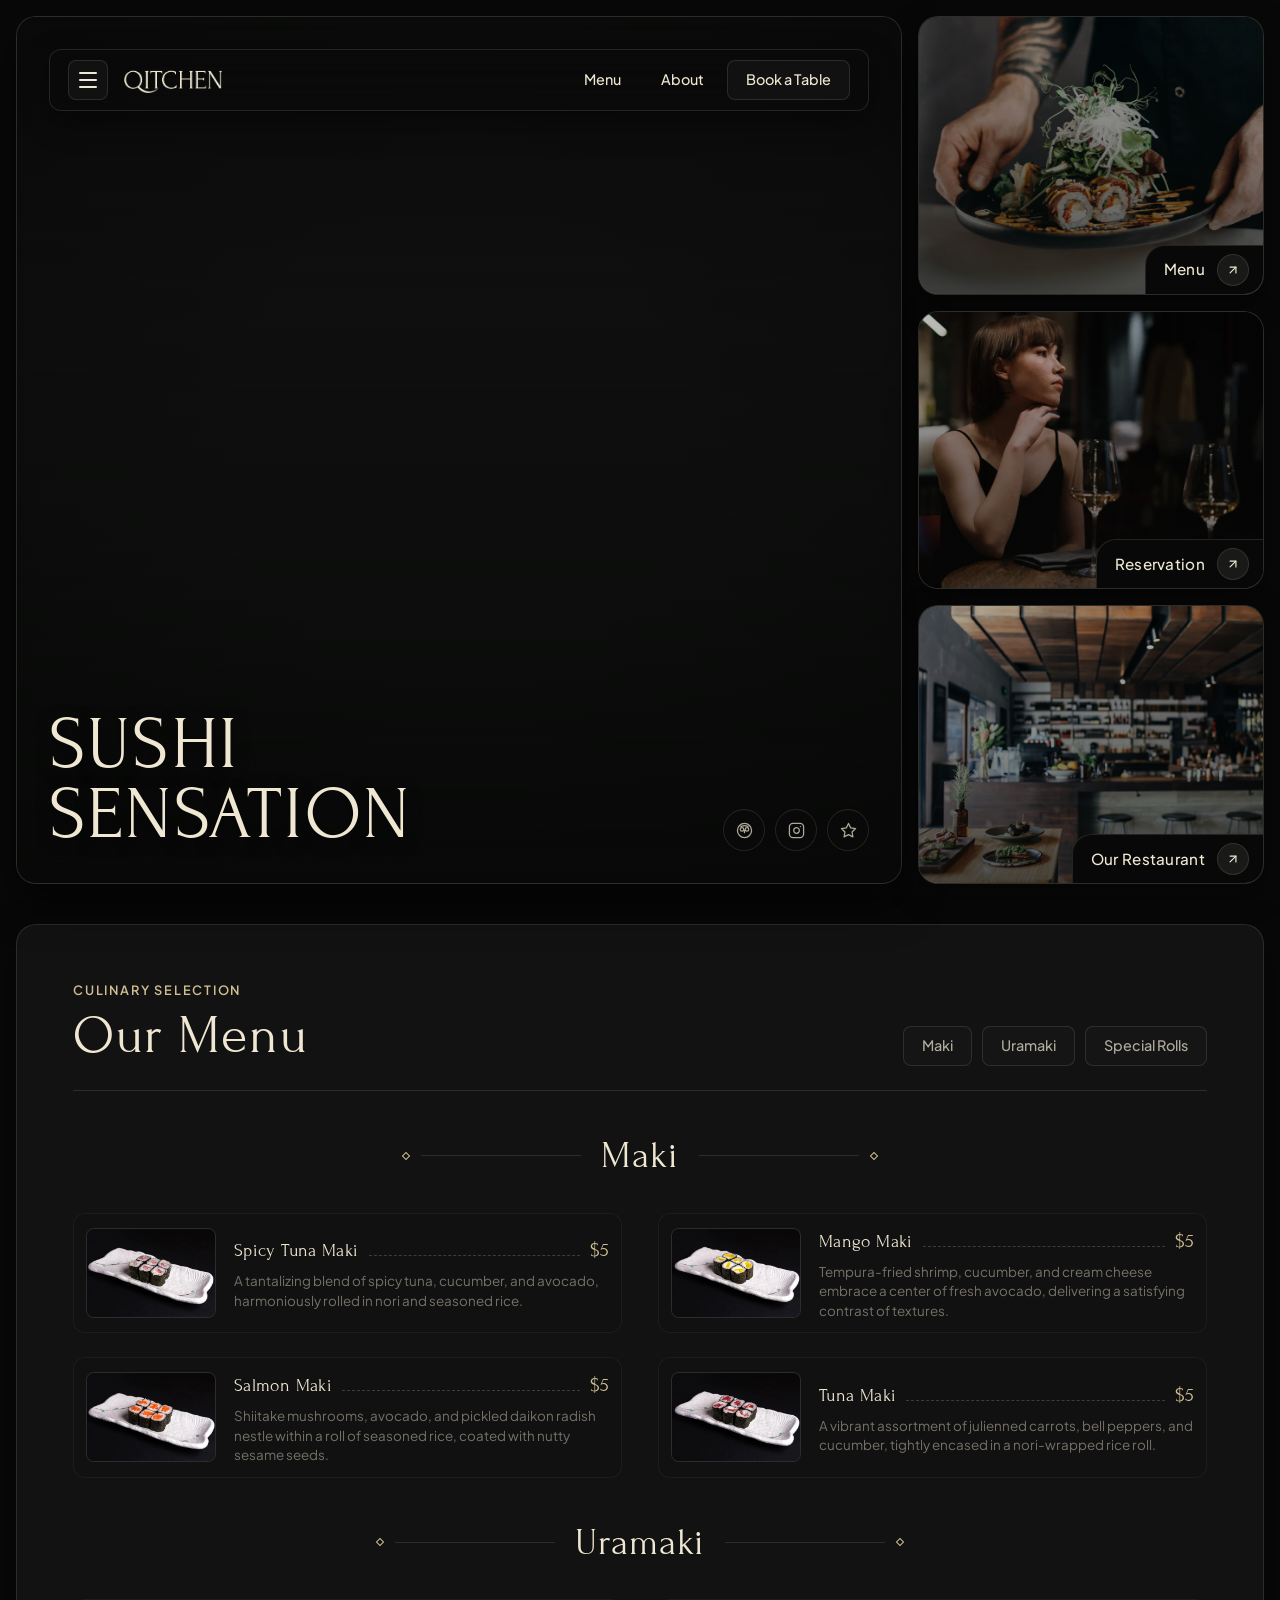
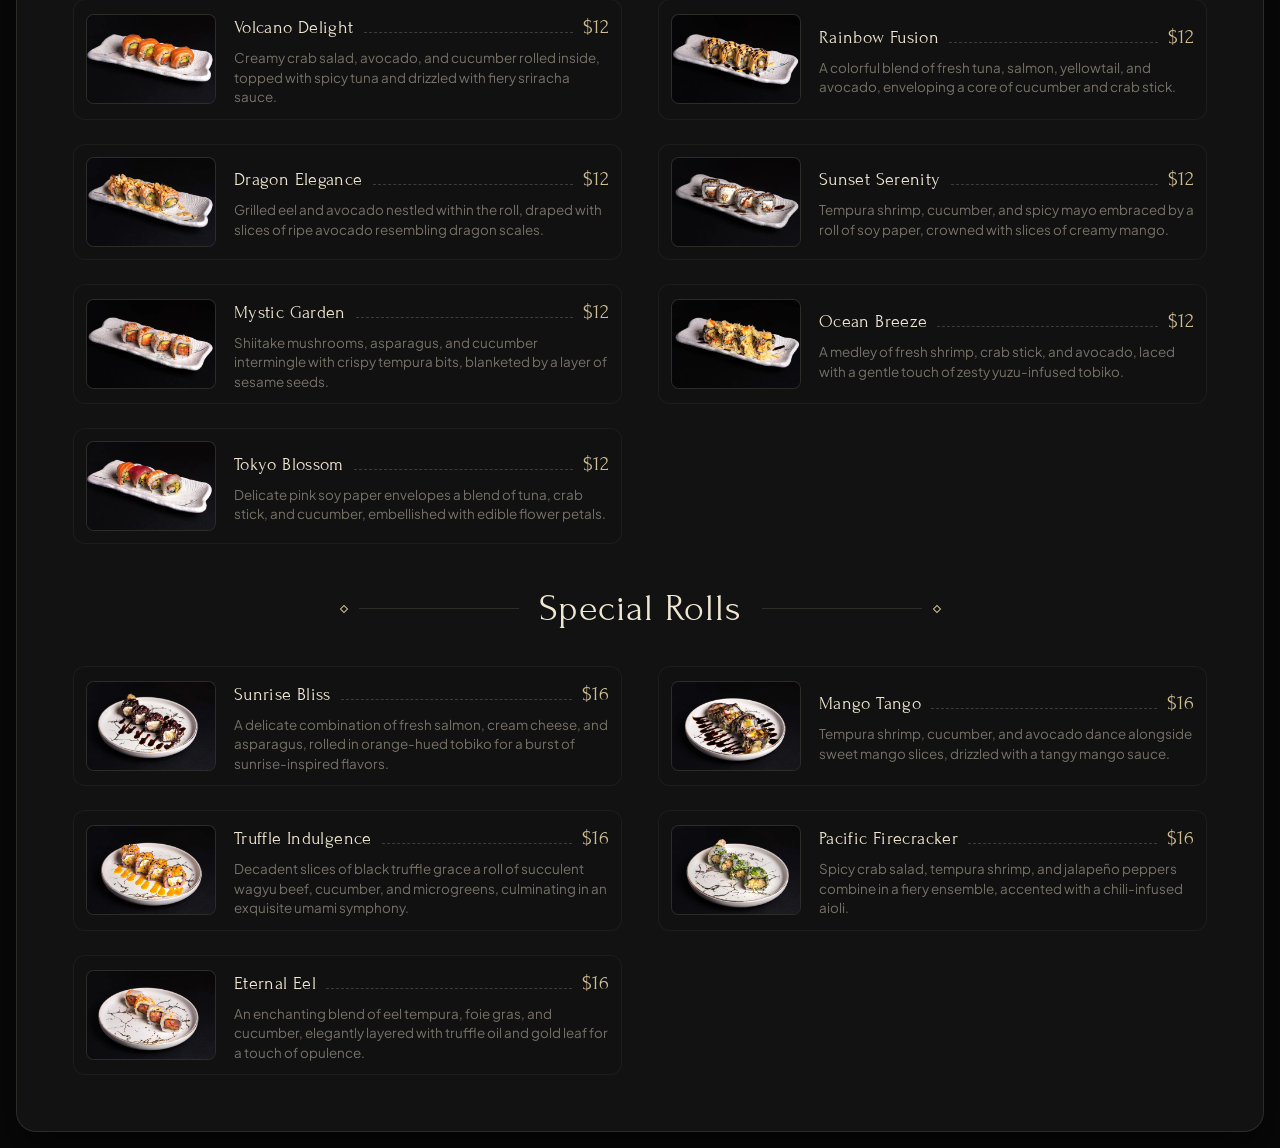
==== commit 0c4db157: "feat: restructure home into Bento Grid with overlay navbar on video and interactive highlight cards" ====
--- a/index.html
+++ b/index.html
@@ -17,42 +17,56 @@
   <link rel="stylesheet" href="style.css">
 </head>
 <body>
-  <!-- Pure CSS Drawer Toggle (No JS required) -->
+  <!-- Pure CSS Mobile/Drawer Toggle (No JS required) -->
   <input type="checkbox" id="nav-toggle" class="nav-toggle-input" aria-hidden="true">
 
   <!-- Navigation Drawer Overlay (Pure CSS Activated) -->
   <div class="nav-drawer-overlay">
     <label for="nav-toggle" class="drawer-backdrop" aria-label="Close navigation overlay"></label>
-    <aside class="nav-drawer" aria-label="Site navigation drawer">
+    <aside class="nav-drawer" aria-label="Extended site navigation">
       <div class="drawer-header">
-        <a href="#home" class="drawer-brand">
-          <img src="assets/images/logo.webp" alt="Qitchen" class="drawer-logo" width="120" height="30">
+        <a href="#hero" class="drawer-brand">
+          <img src="assets/images/logo.webp" alt="Qitchen" class="drawer-logo" width="120" height="32">
         </a>
-        <label for="nav-toggle" class="drawer-close-btn" aria-label="Close menu">&times;</label>
+        <label for="nav-toggle" class="drawer-close-btn" aria-label="Close navigation menu" title="Close Menu">&times;</label>
       </div>
 
       <div class="drawer-body">
         <div class="drawer-section">
-          <span class="drawer-label">Navigation</span>
+          <span class="drawer-label">Menu</span>
           <ul class="drawer-nav-list">
-            <li><label for="nav-toggle"><a href="#home" class="drawer-nav-link">Home</a></label></li>
-            <li><label for="nav-toggle"><a href="#menu" class="drawer-nav-link">Menu</a></label></li>
-            <li><label for="nav-toggle"><a href="#about" class="drawer-nav-link">About Us</a></label></li>
-            <li><label for="nav-toggle"><a href="#reservation" class="drawer-nav-link">Reservation</a></label></li>
+            <li>
+              <label for="nav-toggle"><a href="#hero" class="drawer-nav-link">Home</a></label>
+            </li>
+            <li>
+              <label for="nav-toggle"><a href="#menu" class="drawer-nav-link">Menu</a></label>
+            </li>
+            <li>
+              <label for="nav-toggle"><a href="#about" class="drawer-nav-link">About Us</a></label>
+            </li>
+            <li>
+              <label for="nav-toggle"><a href="#reservation" class="drawer-nav-link">Reservation</a></label>
+            </li>
+            <li>
+              <label for="nav-toggle"><a href="#contact" class="drawer-nav-link">Contact</a></label>
+            </li>
           </ul>
         </div>
 
-        <!-- CSS Grid: Drawer Information Cards -->
+        <!-- Grid Usage: Drawer Information Cards -->
         <div class="drawer-info-grid">
           <div class="drawer-info-card">
             <h3 class="info-title">Opening Hours</h3>
             <p class="info-text">Mon – Fri: 16:00 – 22:30</p>
             <p class="info-text">Sat & Sun: 12:00 – 23:00</p>
           </div>
+
           <div class="drawer-info-card">
             <h3 class="info-title">Address</h3>
-            <p class="info-text">Václavská 45, Prague 1</p>
-          </div>
+            <p class="info-text">Václavská 45</p>
+            <p class="info-text">110 00 Praha, Czechia</p>
+          </div>
+
           <div class="drawer-info-card">
             <h3 class="info-title">Contact</h3>
             <p class="info-text"><a href="tel:+420123456789">+420 123 456 789</a></p>
@@ -66,51 +80,67 @@
   <div class="page-wrapper">
     <!-- Main Content Landmark -->
     <main id="main-content">
-
+      
       <!-- =================================================================
-           1. HOME SECTION (Split Screen: Video Card + 3 Bento Cards)
+           Home Bento Grid Section (Hero Video + 3 Highlight Cards)
            ================================================================= -->
-      <section class="split-section" id="home" aria-label="Home">
-        <div class="split-layout">
+      <section class="home-bento-section" id="hero" aria-label="Hero and Highlights">
+        <div class="bento-container">
           
-          <!-- Left Column: Video Card with floating Island Navbar & H1 -->
-          <div class="hero-video-card">
-            <!-- Full bleed background video -->
-            <video class="card-video" autoplay loop muted playsinline poster="">
+          <!-- Left Column: Hero Video Card with Overlay Navbar -->
+          <div class="bento-hero-card">
+            <!-- Full-bleed Background Video -->
+            <video class="hero-video" autoplay loop muted playsinline poster="">
               <source src="assets/videos/hero-bg.mp4" type="video/mp4">
               <source src="https://framerusercontent.com/assets/KNjmnFp5kwda6KegO13wieYyI0.mp4" type="video/mp4">
+              Your browser does not support the video tag.
             </video>
-            <div class="card-vignette"></div>
-
-            <!-- Navbar floating ON top of the video in the top-left -->
-            <header class="video-navbar-header">
-              <nav class="video-navbar-pill" aria-label="Main Navigation">
-                <label for="nav-toggle" class="nav-hamburger-btn" aria-label="Open menu" title="Menu">
-                  <span class="hamburger-line line-1"></span>
-                  <span class="hamburger-line line-2"></span>
-                  <span class="hamburger-line line-3"></span>
-                </label>
-                <a href="#home" class="pill-brand" aria-label="Qitchen">
-                  <img src="assets/images/logo.webp" alt="Qitchen" class="pill-logo" width="105" height="26">
-                </a>
-                <ul class="pill-nav-list">
-                  <li><a href="#menu" class="pill-link">MENU</a></li>
-                  <li><a href="#about" class="pill-link">ABOUT</a></li>
-                  <li><a href="#reservation" class="pill-btn-cta">BOOK A TABLE</a></li>
-                </ul>
-              </nav>
+            
+            <!-- Cinematic Vignette Overlay -->
+            <div class="hero-overlay"></div>
+
+            <!-- Island Navbar OVERLAID Directly on the Video -->
+            <header class="hero-overlay-header">
+              <div class="header-inner">
+                <!-- Header Left: Menu Toggle + Brand Logo -->
+                <div class="header-left">
+                  <label for="nav-toggle" class="nav-hamburger" aria-label="Toggle navigation menu" title="Open Menu">
+                    <span class="hamburger-line line-1"></span>
+                    <span class="hamburger-line line-2"></span>
+                    <span class="hamburger-line line-3"></span>
+                  </label>
+
+                  <a href="#hero" class="nav-brand" aria-label="Qitchen Homepage">
+                    <img src="assets/images/logo.webp" alt="Qitchen" class="brand-logo" width="130" height="35">
+                  </a>
+                </div>
+
+                <!-- Header Right: Semantic Navigation Landmark -->
+                <nav class="site-nav" aria-label="Main Navigation">
+                  <ul class="nav-list">
+                    <li class="nav-item">
+                      <a href="#menu" class="nav-link">Menu</a>
+                    </li>
+                    <li class="nav-item">
+                      <a href="#about" class="nav-link">About</a>
+                    </li>
+                    <li class="nav-item">
+                      <a href="#reservation" class="nav-btn-book">Book a Table</a>
+                    </li>
+                  </ul>
+                </nav>
+              </div>
             </header>
 
-            <!-- Bottom elements of the video card -->
-            <div class="video-card-footer">
-              <!-- Single H1 Landmark for the entire document -->
+            <!-- Hero Bottom Bar: Single H1 Landmark & Badges -->
+            <div class="hero-bottom-bar">
               <h1 class="hero-title">
                 <span class="title-line">SUSHI</span>
                 <span class="title-line">SENSATION</span>
               </h1>
 
-              <!-- Accolade Badges (Bottom Right) -->
-              <div class="hero-badges" aria-label="Awards and accolades">
+              <!-- Accolades / Social Badges -->
+              <div class="hero-badges" aria-label="Featured links and accolades">
                 <a href="#about" class="badge-icon-btn" aria-label="TripAdvisor" title="TripAdvisor">
                   <svg viewBox="0 0 24 24" fill="none" stroke="currentColor" stroke-width="1.8" stroke-linecap="round" stroke-linejoin="round">
                     <circle cx="12" cy="12" r="10"></circle>
@@ -136,491 +166,475 @@
             </div>
           </div>
 
-          <!-- Right Column: 3 Bento Cards -->
-          <div class="bento-cards-column" aria-label="Explore sections">
-            <!-- Card 1: Menu -->
-            <a href="#menu" class="bento-card menu-card-link">
-              <img src="assets/images/cards/card-menu.webp" alt="Menu" class="bento-card-bg" loading="eager">
-              <div class="bento-card-overlay"></div>
-              <div class="bento-pill-badge">
-                <span>MENU</span>
-                <span class="badge-arrow">&rarr;</span>
+          <!-- Right Column: 3 Bento Cards (Menu, Reservation, Our Restaurant) -->
+          <div class="bento-side-cards">
+            
+            <!-- Bento Card 1: Menu -->
+            <a href="#menu" class="bento-card" aria-label="Explore Menu">
+              <div class="bento-card-media">
+                <img src="assets/images/bento/menu-card.webp" alt="Menu" class="bento-card-img" width="800" height="600">
+                <div class="bento-card-gradient"></div>
+              </div>
+              <div class="bento-card-footer">
+                <span class="bento-card-title">Menu</span>
+                <span class="bento-arrow-btn" aria-hidden="true">
+                  <svg viewBox="0 0 24 24" fill="none" stroke="currentColor" stroke-width="2" stroke-linecap="round" stroke-linejoin="round">
+                    <line x1="7" y1="17" x2="17" y2="7"></line>
+                    <polyline points="7 7 17 7 17 17"></polyline>
+                  </svg>
+                </span>
               </div>
             </a>
 
-            <!-- Card 2: Reservation -->
-            <a href="#reservation" class="bento-card reservation-card-link">
-              <img src="assets/images/cards/card-reservation.webp" alt="Reservation" class="bento-card-bg" loading="lazy">
-              <div class="bento-card-overlay"></div>
-              <div class="bento-pill-badge">
-                <span>RESERVATION</span>
-                <span class="badge-arrow">&rarr;</span>
+            <!-- Bento Card 2: Reservation -->
+            <a href="#reservation" class="bento-card" aria-label="Book a Reservation">
+              <div class="bento-card-media">
+                <img src="assets/images/bento/reservation-card.webp" alt="Reservation" class="bento-card-img" width="800" height="600">
+                <div class="bento-card-gradient"></div>
+              </div>
+              <div class="bento-card-footer">
+                <span class="bento-card-title">Reservation</span>
+                <span class="bento-arrow-btn" aria-hidden="true">
+                  <svg viewBox="0 0 24 24" fill="none" stroke="currentColor" stroke-width="2" stroke-linecap="round" stroke-linejoin="round">
+                    <line x1="7" y1="17" x2="17" y2="7"></line>
+                    <polyline points="7 7 17 7 17 17"></polyline>
+                  </svg>
+                </span>
               </div>
             </a>
 
-            <!-- Card 3: Our Restaurant -->
-            <a href="#about" class="bento-card about-card-link">
-              <img src="assets/images/cards/card-about.webp" alt="Our Restaurant" class="bento-card-bg" loading="lazy">
-              <div class="bento-card-overlay"></div>
-              <div class="bento-pill-badge">
-                <span>OUR RESTAURANT</span>
-                <span class="badge-arrow">&rarr;</span>
+            <!-- Bento Card 3: Our Restaurant -->
+            <a href="#about" class="bento-card" aria-label="About Our Restaurant">
+              <div class="bento-card-media">
+                <img src="assets/images/bento/about-card.webp" alt="Our Restaurant" class="bento-card-img" width="800" height="600">
+                <div class="bento-card-gradient"></div>
+              </div>
+              <div class="bento-card-footer">
+                <span class="bento-card-title">Our Restaurant</span>
+                <span class="bento-arrow-btn" aria-hidden="true">
+                  <svg viewBox="0 0 24 24" fill="none" stroke="currentColor" stroke-width="2" stroke-linecap="round" stroke-linejoin="round">
+                    <line x1="7" y1="17" x2="17" y2="7"></line>
+                    <polyline points="7 7 17 7 17 17"></polyline>
+                  </svg>
+                </span>
               </div>
             </a>
+
           </div>
 
         </div>
       </section>
 
       <!-- =================================================================
-           2. MENU SECTION (Split Screen: Video Card with "MENU" + Dishes List)
+           Menu Section (Bento / Grid System)
            ================================================================= -->
-      <section class="split-section menu-split-section" id="menu" aria-label="Menu">
-        <div class="split-layout">
-          
-          <!-- Left Column: Video Card with "MENU" title -->
-          <div class="hero-video-card sticky-card">
-            <video class="card-video" autoplay loop muted playsinline poster="">
-              <source src="assets/videos/hero-bg.mp4" type="video/mp4">
-              <source src="https://framerusercontent.com/assets/KNjmnFp5kwda6KegO13wieYyI0.mp4" type="video/mp4">
-            </video>
-            <div class="card-vignette"></div>
-
-            <!-- Navbar floating ON top of the video -->
-            <header class="video-navbar-header">
-              <nav class="video-navbar-pill" aria-label="Menu Navigation">
-                <label for="nav-toggle" class="nav-hamburger-btn" aria-label="Open menu" title="Menu">
-                  <span class="hamburger-line line-1"></span>
-                  <span class="hamburger-line line-2"></span>
-                  <span class="hamburger-line line-3"></span>
-                </label>
-                <a href="#home" class="pill-brand" aria-label="Qitchen">
-                  <img src="assets/images/logo.webp" alt="Qitchen" class="pill-logo" width="105" height="26">
-                </a>
-                <ul class="pill-nav-list">
-                  <li><a href="#menu" class="pill-link active">MENU</a></li>
-                  <li><a href="#about" class="pill-link">ABOUT</a></li>
-                  <li><a href="#reservation" class="pill-btn-cta">BOOK A TABLE</a></li>
-                </ul>
-              </nav>
-            </header>
-
-            <div class="video-card-footer">
-              <h2 class="hero-title title-menu">MENU</h2>
-              <div class="hero-badges" aria-label="Awards and accolades">
-                <a href="#about" class="badge-icon-btn" aria-label="TripAdvisor" title="TripAdvisor">
-                  <svg viewBox="0 0 24 24" fill="none" stroke="currentColor" stroke-width="1.8" stroke-linecap="round" stroke-linejoin="round">
-                    <circle cx="12" cy="12" r="10"></circle>
-                    <circle cx="8.5" cy="10.5" r="2.5"></circle>
-                    <circle cx="15.5" cy="10.5" r="2.5"></circle>
-                    <path d="M12 12v3"></path>
-                    <path d="M7 6.5C8.5 5.5 10 5 12 5s3.5.5 5 1.5"></path>
-                  </svg>
-                </a>
-                <a href="#about" class="badge-icon-btn" aria-label="Instagram" title="Instagram">
-                  <svg viewBox="0 0 24 24" fill="none" stroke="currentColor" stroke-width="1.8" stroke-linecap="round" stroke-linejoin="round">
-                    <rect x="2" y="2" width="20" height="20" rx="5" ry="5"></rect>
-                    <path d="M16 11.37A4 4 0 1 1 12.63 8 4 4 0 0 1 16 11.37z"></path>
-                    <line x1="17.5" y1="6.5" x2="17.51" y2="6.5"></line>
-                  </svg>
-                </a>
-                <a href="#about" class="badge-icon-btn" aria-label="Michelin Guide" title="Michelin Guide">
-                  <svg viewBox="0 0 24 24" fill="none" stroke="currentColor" stroke-width="1.8" stroke-linecap="round" stroke-linejoin="round">
-                    <polygon points="12 2 15.09 8.26 22 9.27 17 14.14 18.18 21.02 12 17.77 5.82 21.02 7 14.14 2 9.27 8.91 8.26 12 2"></polygon>
-                  </svg>
-                </a>
-              </div>
-            </div>
-          </div>
-
-          <!-- Right Column: Menu Dishes Scrollable Panel -->
-          <div class="menu-dishes-column">
-            <!-- Category Filter Tabs -->
-            <div class="menu-category-tabs">
-              <a href="#cat-maki" class="cat-tab-btn active">MAKI</a>
-              <a href="#cat-uramaki" class="cat-tab-btn">URAMAKI</a>
-              <a href="#cat-special" class="cat-tab-btn">SPECIAL ROLLS</a>
-            </div>
-
-            <!-- Category 1: Maki -->
-            <section class="menu-category-block" id="cat-maki" aria-label="Maki">
-              <div class="category-divider">
-                <span class="divider-line"></span>
-                <span class="ornament-diamond"></span>
-                <h3 class="category-title">MAKI</h3>
-                <span class="ornament-diamond"></span>
-                <span class="divider-line"></span>
-              </div>
-              <div class="dishes-list">
-
-              <!-- Dish Item: Spicy Tuna Maki -->
-              <article class="menu-dish-row">
-                <div class="dish-thumb-box">
-                  <img 
-                    src="assets/images/menu/spicy-tuna-maki.webp" 
-                    alt="Spicy Tuna Maki" 
-                    class="dish-img" 
-                    loading="lazy" 
-                    width="120" 
-                    height="80"
-                  >
-                </div>
-                <div class="dish-info-box">
-                  <div class="dish-headline">
-                    <h4 class="dish-title">Spicy Tuna Maki</h4>
-                    <span class="dish-leader"></span>
-                    <span class="dish-cost">$5</span>
-                  </div>
-                  <p class="dish-summary">A tantalizing blend of spicy tuna, cucumber, and avocado, harmoniously rolled in nori and seasoned rice.</p>
-                </div>
-              </article>
-              <!-- Dish Item: Mango Maki -->
-              <article class="menu-dish-row">
-                <div class="dish-thumb-box">
-                  <img 
-                    src="assets/images/menu/mango-maki.webp" 
-                    alt="Mango Maki" 
-                    class="dish-img" 
-                    loading="lazy" 
-                    width="120" 
-                    height="80"
-                  >
-                </div>
-                <div class="dish-info-box">
-                  <div class="dish-headline">
-                    <h4 class="dish-title">Mango Maki</h4>
-                    <span class="dish-leader"></span>
-                    <span class="dish-cost">$5</span>
-                  </div>
-                  <p class="dish-summary">Tempura-fried shrimp, cucumber, and cream cheese embrace a center of fresh avocado, delivering a satisfying contrast of textures.</p>
-                </div>
-              </article>
-              <!-- Dish Item: Salmon Maki -->
-              <article class="menu-dish-row">
-                <div class="dish-thumb-box">
-                  <img 
-                    src="assets/images/menu/salmon-maki.webp" 
-                    alt="Salmon Maki" 
-                    class="dish-img" 
-                    loading="lazy" 
-                    width="120" 
-                    height="80"
-                  >
-                </div>
-                <div class="dish-info-box">
-                  <div class="dish-headline">
-                    <h4 class="dish-title">Salmon Maki</h4>
-                    <span class="dish-leader"></span>
-                    <span class="dish-cost">$5</span>
-                  </div>
-                  <p class="dish-summary">Shiitake mushrooms, avocado, and pickled daikon radish nestle within a roll of seasoned rice, coated with nutty sesame seeds.</p>
-                </div>
-              </article>
-              <!-- Dish Item: Tuna Maki -->
-              <article class="menu-dish-row">
-                <div class="dish-thumb-box">
-                  <img 
-                    src="assets/images/menu/tuna-maki.webp" 
-                    alt="Tuna Maki" 
-                    class="dish-img" 
-                    loading="lazy" 
-                    width="120" 
-                    height="80"
-                  >
-                </div>
-                <div class="dish-info-box">
-                  <div class="dish-headline">
-                    <h4 class="dish-title">Tuna Maki</h4>
-                    <span class="dish-leader"></span>
-                    <span class="dish-cost">$5</span>
-                  </div>
-                  <p class="dish-summary">A vibrant assortment of julienned carrots, bell peppers, and cucumber, tightly encased in a nori-wrapped rice roll.</p>
-                </div>
-              </article>
-              </div>
-            </section>
-
-            <!-- Category 2: Uramaki -->
-            <section class="menu-category-block" id="cat-uramaki" aria-label="Uramaki">
-              <div class="category-divider">
-                <span class="divider-line"></span>
-                <span class="ornament-diamond"></span>
-                <h3 class="category-title">URAMAKI</h3>
-                <span class="ornament-diamond"></span>
-                <span class="divider-line"></span>
-              </div>
-              <div class="dishes-list">
-
-              <!-- Dish Item: Volcano Delight -->
-              <article class="menu-dish-row">
-                <div class="dish-thumb-box">
-                  <img 
-                    src="assets/images/menu/volcano-delight.webp" 
-                    alt="Volcano Delight" 
-                    class="dish-img" 
-                    loading="lazy" 
-                    width="120" 
-                    height="80"
-                  >
-                </div>
-                <div class="dish-info-box">
-                  <div class="dish-headline">
-                    <h4 class="dish-title">Volcano Delight</h4>
-                    <span class="dish-leader"></span>
-                    <span class="dish-cost">$12</span>
-                  </div>
-                  <p class="dish-summary">Creamy crab salad, avocado, and cucumber rolled inside, topped with spicy tuna and drizzled with fiery sriracha sauce.</p>
-                </div>
-              </article>
-              <!-- Dish Item: Rainbow Fusion -->
-              <article class="menu-dish-row">
-                <div class="dish-thumb-box">
-                  <img 
-                    src="assets/images/menu/rainbow-fusion.webp" 
-                    alt="Rainbow Fusion" 
-                    class="dish-img" 
-                    loading="lazy" 
-                    width="120" 
-                    height="80"
-                  >
-                </div>
-                <div class="dish-info-box">
-                  <div class="dish-headline">
-                    <h4 class="dish-title">Rainbow Fusion</h4>
-                    <span class="dish-leader"></span>
-                    <span class="dish-cost">$12</span>
-                  </div>
-                  <p class="dish-summary">A colorful blend of fresh tuna, salmon, yellowtail, and avocado, enveloping a core of cucumber and crab stick.</p>
-                </div>
-              </article>
-              <!-- Dish Item: Dragon Elegance -->
-              <article class="menu-dish-row">
-                <div class="dish-thumb-box">
-                  <img 
-                    src="assets/images/menu/dragon-elegance.webp" 
-                    alt="Dragon Elegance" 
-                    class="dish-img" 
-                    loading="lazy" 
-                    width="120" 
-                    height="80"
-                  >
-                </div>
-                <div class="dish-info-box">
-                  <div class="dish-headline">
-                    <h4 class="dish-title">Dragon Elegance</h4>
-                    <span class="dish-leader"></span>
-                    <span class="dish-cost">$12</span>
-                  </div>
-                  <p class="dish-summary">Grilled eel and avocado nestled within the roll, draped with slices of ripe avocado resembling dragon scales.</p>
-                </div>
-              </article>
-              <!-- Dish Item: Sunset Serenity -->
-              <article class="menu-dish-row">
-                <div class="dish-thumb-box">
-                  <img 
-                    src="assets/images/menu/sunset-serenity.webp" 
-                    alt="Sunset Serenity" 
-                    class="dish-img" 
-                    loading="lazy" 
-                    width="120" 
-                    height="80"
-                  >
-                </div>
-                <div class="dish-info-box">
-                  <div class="dish-headline">
-                    <h4 class="dish-title">Sunset Serenity</h4>
-                    <span class="dish-leader"></span>
-                    <span class="dish-cost">$12</span>
-                  </div>
-                  <p class="dish-summary">Tempura shrimp, cucumber, and spicy mayo embraced by a roll of soy paper, crowned with slices of creamy mango.</p>
-                </div>
-              </article>
-              <!-- Dish Item: Mystic Garden -->
-              <article class="menu-dish-row">
-                <div class="dish-thumb-box">
-                  <img 
-                    src="assets/images/menu/mystic-garden.webp" 
-                    alt="Mystic Garden" 
-                    class="dish-img" 
-                    loading="lazy" 
-                    width="120" 
-                    height="80"
-                  >
-                </div>
-                <div class="dish-info-box">
-                  <div class="dish-headline">
-                    <h4 class="dish-title">Mystic Garden</h4>
-                    <span class="dish-leader"></span>
-                    <span class="dish-cost">$12</span>
-                  </div>
-                  <p class="dish-summary">Shiitake mushrooms, asparagus, and cucumber intermingle with crispy tempura bits, blanketed by a layer of sesame seeds.</p>
-                </div>
-              </article>
-              <!-- Dish Item: Ocean Breeze -->
-              <article class="menu-dish-row">
-                <div class="dish-thumb-box">
-                  <img 
-                    src="assets/images/menu/ocean-breeze.webp" 
-                    alt="Ocean Breeze" 
-                    class="dish-img" 
-                    loading="lazy" 
-                    width="120" 
-                    height="80"
-                  >
-                </div>
-                <div class="dish-info-box">
-                  <div class="dish-headline">
-                    <h4 class="dish-title">Ocean Breeze</h4>
-                    <span class="dish-leader"></span>
-                    <span class="dish-cost">$12</span>
-                  </div>
-                  <p class="dish-summary">A medley of fresh shrimp, crab stick, and avocado, laced with a gentle touch of zesty yuzu-infused tobiko.</p>
-                </div>
-              </article>
-              <!-- Dish Item: Tokyo Blossom -->
-              <article class="menu-dish-row">
-                <div class="dish-thumb-box">
-                  <img 
-                    src="assets/images/menu/tokyo-blossom.webp" 
-                    alt="Tokyo Blossom" 
-                    class="dish-img" 
-                    loading="lazy" 
-                    width="120" 
-                    height="80"
-                  >
-                </div>
-                <div class="dish-info-box">
-                  <div class="dish-headline">
-                    <h4 class="dish-title">Tokyo Blossom</h4>
-                    <span class="dish-leader"></span>
-                    <span class="dish-cost">$12</span>
-                  </div>
-                  <p class="dish-summary">Delicate pink soy paper envelopes a blend of tuna, crab stick, and cucumber, embellished with edible flower petals.</p>
-                </div>
-              </article>
-              </div>
-            </section>
-
-            <!-- Category 3: Special Rolls -->
-            <section class="menu-category-block" id="cat-special" aria-label="Special Rolls">
-              <div class="category-divider">
-                <span class="divider-line"></span>
-                <span class="ornament-diamond"></span>
-                <h3 class="category-title">SPECIAL ROLLS</h3>
-                <span class="ornament-diamond"></span>
-                <span class="divider-line"></span>
-              </div>
-              <div class="dishes-list">
-
-              <!-- Dish Item: Sunrise Bliss -->
-              <article class="menu-dish-row">
-                <div class="dish-thumb-box">
-                  <img 
-                    src="assets/images/menu/sunrise-bliss.webp" 
-                    alt="Sunrise Bliss" 
-                    class="dish-img" 
-                    loading="lazy" 
-                    width="120" 
-                    height="80"
-                  >
-                </div>
-                <div class="dish-info-box">
-                  <div class="dish-headline">
-                    <h4 class="dish-title">Sunrise Bliss</h4>
-                    <span class="dish-leader"></span>
-                    <span class="dish-cost">$16</span>
-                  </div>
-                  <p class="dish-summary">A delicate combination of fresh salmon, cream cheese, and asparagus, rolled in orange-hued tobiko for a burst of sunrise-inspired flavors.</p>
-                </div>
-              </article>
-              <!-- Dish Item: Mango Tango -->
-              <article class="menu-dish-row">
-                <div class="dish-thumb-box">
-                  <img 
-                    src="assets/images/menu/mango-tango.webp" 
-                    alt="Mango Tango" 
-                    class="dish-img" 
-                    loading="lazy" 
-                    width="120" 
-                    height="80"
-                  >
-                </div>
-                <div class="dish-info-box">
-                  <div class="dish-headline">
-                    <h4 class="dish-title">Mango Tango</h4>
-                    <span class="dish-leader"></span>
-                    <span class="dish-cost">$16</span>
-                  </div>
-                  <p class="dish-summary">Tempura shrimp, cucumber, and avocado dance alongside sweet mango slices, drizzled with a tangy mango sauce.</p>
-                </div>
-              </article>
-              <!-- Dish Item: Truffle Indulgence -->
-              <article class="menu-dish-row">
-                <div class="dish-thumb-box">
-                  <img 
-                    src="assets/images/menu/truffle-indulgence.webp" 
-                    alt="Truffle Indulgence" 
-                    class="dish-img" 
-                    loading="lazy" 
-                    width="120" 
-                    height="80"
-                  >
-                </div>
-                <div class="dish-info-box">
-                  <div class="dish-headline">
-                    <h4 class="dish-title">Truffle Indulgence</h4>
-                    <span class="dish-leader"></span>
-                    <span class="dish-cost">$16</span>
-                  </div>
-                  <p class="dish-summary">Decadent slices of black truffle grace a roll of succulent wagyu beef, cucumber, and microgreens, culminating in an exquisite umami symphony.</p>
-                </div>
-              </article>
-              <!-- Dish Item: Pacific Firecracker -->
-              <article class="menu-dish-row">
-                <div class="dish-thumb-box">
-                  <img 
-                    src="assets/images/menu/pacific-firecracker.webp" 
-                    alt="Pacific Firecracker" 
-                    class="dish-img" 
-                    loading="lazy" 
-                    width="120" 
-                    height="80"
-                  >
-                </div>
-                <div class="dish-info-box">
-                  <div class="dish-headline">
-                    <h4 class="dish-title">Pacific Firecracker</h4>
-                    <span class="dish-leader"></span>
-                    <span class="dish-cost">$16</span>
-                  </div>
-                  <p class="dish-summary">Spicy crab salad, tempura shrimp, and jalapeño peppers combine in a fiery ensemble, accented with a chili-infused aioli.</p>
-                </div>
-              </article>
-              <!-- Dish Item: Eternal Eel -->
-              <article class="menu-dish-row">
-                <div class="dish-thumb-box">
-                  <img 
-                    src="assets/images/menu/eternal-eel.webp" 
-                    alt="Eternal Eel" 
-                    class="dish-img" 
-                    loading="lazy" 
-                    width="120" 
-                    height="80"
-                  >
-                </div>
-                <div class="dish-info-box">
-                  <div class="dish-headline">
-                    <h4 class="dish-title">Eternal Eel</h4>
-                    <span class="dish-leader"></span>
-                    <span class="dish-cost">$16</span>
-                  </div>
-                  <p class="dish-summary">An enchanting blend of eel tempura, foie gras, and cucumber, elegantly layered with truffle oil and gold leaf for a touch of opulence.</p>
-                </div>
-              </article>
-              </div>
-            </section>
-          </div>
-
+      <section class="menu-section" id="menu" aria-label="Restaurant Menu">
+        <div class="menu-container">
+          <!-- Section Header with Category Tabs -->
+          <div class="menu-top-bar">
+            <div class="menu-title-block">
+              <span class="section-tag">Culinary Selection</span>
+              <h2 class="section-heading">Our Menu</h2>
+            </div>
+
+            <!-- Category Navigation Tabs -->
+            <nav class="menu-tabs-nav" aria-label="Menu Categories">
+              <a href="#menu-maki" class="menu-tab-btn active">Maki</a>
+              <a href="#menu-uramaki" class="menu-tab-btn">Uramaki</a>
+              <a href="#menu-special" class="menu-tab-btn">Special Rolls</a>
+            </nav>
+          </div>
+
+          <div class="menu-categories-list">
+
+        <!-- Category: Maki -->
+        <div class="menu-category-group" id="menu-maki">
+          <div class="category-header-divider">
+            <div class="divider-side divider-left">
+              <span class="ornament-diamond"></span>
+              <span class="divider-line"></span>
+            </div>
+            <h2 class="category-title">Maki</h2>
+            <div class="divider-side divider-right">
+              <span class="divider-line"></span>
+              <span class="ornament-diamond"></span>
+            </div>
+          </div>
+
+          <div class="menu-grid">
+            <!-- Menu Item: Spicy Tuna Maki -->
+            <article class="menu-card">
+              <div class="dish-thumb-wrap">
+                <img 
+                  src="assets/images/menu/spicy-tuna-maki.webp" 
+                  alt="Spicy Tuna Maki" 
+                  class="dish-thumb" 
+                  loading="lazy" 
+                  width="140" 
+                  height="95"
+                >
+              </div>
+              <div class="dish-details">
+                <div class="dish-header">
+                  <h3 class="dish-name">Spicy Tuna Maki</h3>
+                  <span class="dish-dots"></span>
+                  <span class="dish-price">$5</span>
+                </div>
+                <p class="dish-desc">A tantalizing blend of spicy tuna, cucumber, and avocado, harmoniously rolled in nori and seasoned rice.</p>
+              </div>
+            </article>
+            <!-- Menu Item: Mango Maki -->
+            <article class="menu-card">
+              <div class="dish-thumb-wrap">
+                <img 
+                  src="assets/images/menu/mango-maki.webp" 
+                  alt="Mango Maki" 
+                  class="dish-thumb" 
+                  loading="lazy" 
+                  width="140" 
+                  height="95"
+                >
+              </div>
+              <div class="dish-details">
+                <div class="dish-header">
+                  <h3 class="dish-name">Mango Maki</h3>
+                  <span class="dish-dots"></span>
+                  <span class="dish-price">$5</span>
+                </div>
+                <p class="dish-desc">Tempura-fried shrimp, cucumber, and cream cheese embrace a center of fresh avocado, delivering a satisfying contrast of textures.</p>
+              </div>
+            </article>
+            <!-- Menu Item: Salmon Maki -->
+            <article class="menu-card">
+              <div class="dish-thumb-wrap">
+                <img 
+                  src="assets/images/menu/salmon-maki.webp" 
+                  alt="Salmon Maki" 
+                  class="dish-thumb" 
+                  loading="lazy" 
+                  width="140" 
+                  height="95"
+                >
+              </div>
+              <div class="dish-details">
+                <div class="dish-header">
+                  <h3 class="dish-name">Salmon Maki</h3>
+                  <span class="dish-dots"></span>
+                  <span class="dish-price">$5</span>
+                </div>
+                <p class="dish-desc">Shiitake mushrooms, avocado, and pickled daikon radish nestle within a roll of seasoned rice, coated with nutty sesame seeds.</p>
+              </div>
+            </article>
+            <!-- Menu Item: Tuna Maki -->
+            <article class="menu-card">
+              <div class="dish-thumb-wrap">
+                <img 
+                  src="assets/images/menu/tuna-maki.webp" 
+                  alt="Tuna Maki" 
+                  class="dish-thumb" 
+                  loading="lazy" 
+                  width="140" 
+                  height="95"
+                >
+              </div>
+              <div class="dish-details">
+                <div class="dish-header">
+                  <h3 class="dish-name">Tuna Maki</h3>
+                  <span class="dish-dots"></span>
+                  <span class="dish-price">$5</span>
+                </div>
+                <p class="dish-desc">A vibrant assortment of julienned carrots, bell peppers, and cucumber, tightly encased in a nori-wrapped rice roll.</p>
+              </div>
+            </article>
+          </div>
+        </div>
+        <!-- Category: Uramaki -->
+        <div class="menu-category-group" id="menu-uramaki">
+          <div class="category-header-divider">
+            <div class="divider-side divider-left">
+              <span class="ornament-diamond"></span>
+              <span class="divider-line"></span>
+            </div>
+            <h2 class="category-title">Uramaki</h2>
+            <div class="divider-side divider-right">
+              <span class="divider-line"></span>
+              <span class="ornament-diamond"></span>
+            </div>
+          </div>
+
+          <div class="menu-grid">
+            <!-- Menu Item: Volcano Delight -->
+            <article class="menu-card">
+              <div class="dish-thumb-wrap">
+                <img 
+                  src="assets/images/menu/volcano-delight.webp" 
+                  alt="Volcano Delight" 
+                  class="dish-thumb" 
+                  loading="lazy" 
+                  width="140" 
+                  height="95"
+                >
+              </div>
+              <div class="dish-details">
+                <div class="dish-header">
+                  <h3 class="dish-name">Volcano Delight</h3>
+                  <span class="dish-dots"></span>
+                  <span class="dish-price">$12</span>
+                </div>
+                <p class="dish-desc">Creamy crab salad, avocado, and cucumber rolled inside, topped with spicy tuna and drizzled with fiery sriracha sauce.</p>
+              </div>
+            </article>
+            <!-- Menu Item: Rainbow Fusion -->
+            <article class="menu-card">
+              <div class="dish-thumb-wrap">
+                <img 
+                  src="assets/images/menu/rainbow-fusion.webp" 
+                  alt="Rainbow Fusion" 
+                  class="dish-thumb" 
+                  loading="lazy" 
+                  width="140" 
+                  height="95"
+                >
+              </div>
+              <div class="dish-details">
+                <div class="dish-header">
+                  <h3 class="dish-name">Rainbow Fusion</h3>
+                  <span class="dish-dots"></span>
+                  <span class="dish-price">$12</span>
+                </div>
+                <p class="dish-desc">A colorful blend of fresh tuna, salmon, yellowtail, and avocado, enveloping a core of cucumber and crab stick.</p>
+              </div>
+            </article>
+            <!-- Menu Item: Dragon Elegance -->
+            <article class="menu-card">
+              <div class="dish-thumb-wrap">
+                <img 
+                  src="assets/images/menu/dragon-elegance.webp" 
+                  alt="Dragon Elegance" 
+                  class="dish-thumb" 
+                  loading="lazy" 
+                  width="140" 
+                  height="95"
+                >
+              </div>
+              <div class="dish-details">
+                <div class="dish-header">
+                  <h3 class="dish-name">Dragon Elegance</h3>
+                  <span class="dish-dots"></span>
+                  <span class="dish-price">$12</span>
+                </div>
+                <p class="dish-desc">Grilled eel and avocado nestled within the roll, draped with slices of ripe avocado resembling dragon scales.</p>
+              </div>
+            </article>
+            <!-- Menu Item: Sunset Serenity -->
+            <article class="menu-card">
+              <div class="dish-thumb-wrap">
+                <img 
+                  src="assets/images/menu/sunset-serenity.webp" 
+                  alt="Sunset Serenity" 
+                  class="dish-thumb" 
+                  loading="lazy" 
+                  width="140" 
+                  height="95"
+                >
+              </div>
+              <div class="dish-details">
+                <div class="dish-header">
+                  <h3 class="dish-name">Sunset Serenity</h3>
+                  <span class="dish-dots"></span>
+                  <span class="dish-price">$12</span>
+                </div>
+                <p class="dish-desc">Tempura shrimp, cucumber, and spicy mayo embraced by a roll of soy paper, crowned with slices of creamy mango.</p>
+              </div>
+            </article>
+            <!-- Menu Item: Mystic Garden -->
+            <article class="menu-card">
+              <div class="dish-thumb-wrap">
+                <img 
+                  src="assets/images/menu/mystic-garden.webp" 
+                  alt="Mystic Garden" 
+                  class="dish-thumb" 
+                  loading="lazy" 
+                  width="140" 
+                  height="95"
+                >
+              </div>
+              <div class="dish-details">
+                <div class="dish-header">
+                  <h3 class="dish-name">Mystic Garden</h3>
+                  <span class="dish-dots"></span>
+                  <span class="dish-price">$12</span>
+                </div>
+                <p class="dish-desc">Shiitake mushrooms, asparagus, and cucumber intermingle with crispy tempura bits, blanketed by a layer of sesame seeds.</p>
+              </div>
+            </article>
+            <!-- Menu Item: Ocean Breeze -->
+            <article class="menu-card">
+              <div class="dish-thumb-wrap">
+                <img 
+                  src="assets/images/menu/ocean-breeze.webp" 
+                  alt="Ocean Breeze" 
+                  class="dish-thumb" 
+                  loading="lazy" 
+                  width="140" 
+                  height="95"
+                >
+              </div>
+              <div class="dish-details">
+                <div class="dish-header">
+                  <h3 class="dish-name">Ocean Breeze</h3>
+                  <span class="dish-dots"></span>
+                  <span class="dish-price">$12</span>
+                </div>
+                <p class="dish-desc">A medley of fresh shrimp, crab stick, and avocado, laced with a gentle touch of zesty yuzu-infused tobiko.</p>
+              </div>
+            </article>
+            <!-- Menu Item: Tokyo Blossom -->
+            <article class="menu-card">
+              <div class="dish-thumb-wrap">
+                <img 
+                  src="assets/images/menu/tokyo-blossom.webp" 
+                  alt="Tokyo Blossom" 
+                  class="dish-thumb" 
+                  loading="lazy" 
+                  width="140" 
+                  height="95"
+                >
+              </div>
+              <div class="dish-details">
+                <div class="dish-header">
+                  <h3 class="dish-name">Tokyo Blossom</h3>
+                  <span class="dish-dots"></span>
+                  <span class="dish-price">$12</span>
+                </div>
+                <p class="dish-desc">Delicate pink soy paper envelopes a blend of tuna, crab stick, and cucumber, embellished with edible flower petals.</p>
+              </div>
+            </article>
+          </div>
+        </div>
+        <!-- Category: Special Rolls -->
+        <div class="menu-category-group" id="menu-special">
+          <div class="category-header-divider">
+            <div class="divider-side divider-left">
+              <span class="ornament-diamond"></span>
+              <span class="divider-line"></span>
+            </div>
+            <h2 class="category-title">Special Rolls</h2>
+            <div class="divider-side divider-right">
+              <span class="divider-line"></span>
+              <span class="ornament-diamond"></span>
+            </div>
+          </div>
+
+          <div class="menu-grid">
+            <!-- Menu Item: Sunrise Bliss -->
+            <article class="menu-card">
+              <div class="dish-thumb-wrap">
+                <img 
+                  src="assets/images/menu/sunrise-bliss.webp" 
+                  alt="Sunrise Bliss" 
+                  class="dish-thumb" 
+                  loading="lazy" 
+                  width="140" 
+                  height="95"
+                >
+              </div>
+              <div class="dish-details">
+                <div class="dish-header">
+                  <h3 class="dish-name">Sunrise Bliss</h3>
+                  <span class="dish-dots"></span>
+                  <span class="dish-price">$16</span>
+                </div>
+                <p class="dish-desc">A delicate combination of fresh salmon, cream cheese, and asparagus, rolled in orange-hued tobiko for a burst of sunrise-inspired flavors.</p>
+              </div>
+            </article>
+            <!-- Menu Item: Mango Tango -->
+            <article class="menu-card">
+              <div class="dish-thumb-wrap">
+                <img 
+                  src="assets/images/menu/mango-tango.webp" 
+                  alt="Mango Tango" 
+                  class="dish-thumb" 
+                  loading="lazy" 
+                  width="140" 
+                  height="95"
+                >
+              </div>
+              <div class="dish-details">
+                <div class="dish-header">
+                  <h3 class="dish-name">Mango Tango</h3>
+                  <span class="dish-dots"></span>
+                  <span class="dish-price">$16</span>
+                </div>
+                <p class="dish-desc">Tempura shrimp, cucumber, and avocado dance alongside sweet mango slices, drizzled with a tangy mango sauce.</p>
+              </div>
+            </article>
+            <!-- Menu Item: Truffle Indulgence -->
+            <article class="menu-card">
+              <div class="dish-thumb-wrap">
+                <img 
+                  src="assets/images/menu/truffle-indulgence.webp" 
+                  alt="Truffle Indulgence" 
+                  class="dish-thumb" 
+                  loading="lazy" 
+                  width="140" 
+                  height="95"
+                >
+              </div>
+              <div class="dish-details">
+                <div class="dish-header">
+                  <h3 class="dish-name">Truffle Indulgence</h3>
+                  <span class="dish-dots"></span>
+                  <span class="dish-price">$16</span>
+                </div>
+                <p class="dish-desc">Decadent slices of black truffle grace a roll of succulent wagyu beef, cucumber, and microgreens, culminating in an exquisite umami symphony.</p>
+              </div>
+            </article>
+            <!-- Menu Item: Pacific Firecracker -->
+            <article class="menu-card">
+              <div class="dish-thumb-wrap">
+                <img 
+                  src="assets/images/menu/pacific-firecracker.webp" 
+                  alt="Pacific Firecracker" 
+                  class="dish-thumb" 
+                  loading="lazy" 
+                  width="140" 
+                  height="95"
+                >
+              </div>
+              <div class="dish-details">
+                <div class="dish-header">
+                  <h3 class="dish-name">Pacific Firecracker</h3>
+                  <span class="dish-dots"></span>
+                  <span class="dish-price">$16</span>
+                </div>
+                <p class="dish-desc">Spicy crab salad, tempura shrimp, and jalapeño peppers combine in a fiery ensemble, accented with a chili-infused aioli.</p>
+              </div>
+            </article>
+            <!-- Menu Item: Eternal Eel -->
+            <article class="menu-card">
+              <div class="dish-thumb-wrap">
+                <img 
+                  src="assets/images/menu/eternal-eel.webp" 
+                  alt="Eternal Eel" 
+                  class="dish-thumb" 
+                  loading="lazy" 
+                  width="140" 
+                  height="95"
+                >
+              </div>
+              <div class="dish-details">
+                <div class="dish-header">
+                  <h3 class="dish-name">Eternal Eel</h3>
+                  <span class="dish-dots"></span>
+                  <span class="dish-price">$16</span>
+                </div>
+                <p class="dish-desc">An enchanting blend of eel tempura, foie gras, and cucumber, elegantly layered with truffle oil and gold leaf for a touch of opulence.</p>
+              </div>
+            </article>
+          </div>
+        </div>
+          </div>
         </div>
       </section>
 
--- a/style.css
+++ b/style.css
@@ -1,39 +1,38 @@
 /* ==========================================================================
-   CSS Variables & Design Tokens (Qitchen Japanese Luxury)
+   CSS Variables & Design Tokens
    ========================================================================== */
 :root {
   /* Color Palette */
-  --color-bg: #060706;
-  --color-card-bg: #0b0c0b;
-  --color-card-subtle: rgba(22, 23, 22, 0.65);
+  --color-bg: #070807;
+  --color-card-bg: #111211;
+  --color-card-subtle: rgba(24, 24, 24, 0.6);
   --color-text-primary: #efe7d2;
   --color-text-secondary: rgba(239, 231, 210, 0.72);
-  --color-text-muted: rgba(239, 231, 210, 0.44);
+  --color-text-muted: rgba(239, 231, 210, 0.45);
   --color-gold: #cfbe91;
-  --color-gold-hover: #e0d0a5;
+  --color-gold-hover: #dfce9f;
   
   /* Borders & Glassmorphism */
-  --border-subtle: rgba(239, 231, 210, 0.11);
+  --border-subtle: rgba(239, 231, 210, 0.12);
   --border-medium: rgba(239, 231, 210, 0.22);
   --border-highlight: rgba(239, 231, 210, 0.38);
-  --glass-bg: rgba(12, 13, 12, 0.75);
+  --glass-bg: rgba(10, 11, 10, 0.72);
   --glass-blur: blur(16px);
 
   /* Typography */
   --font-serif: 'Forum', Georgia, 'Times New Roman', serif;
   --font-sans: 'Plus Jakarta Sans', -apple-system, BlinkMacSystemFont, 'Segoe UI', Roboto, sans-serif;
 
-  /* Layout Spacing & Radii */
+  /* Spacing & Radii */
   --page-padding: 16px;
-  --card-radius: 18px;
+  --card-radius: 20px;
   --radius-md: 12px;
   --radius-sm: 8px;
-  --radius-xs: 6px;
   --radius-full: 9999px;
   
   /* Transitions */
   --transition-smooth: all 0.3s cubic-bezier(0.16, 1, 0.3, 1);
-  --transition-zoom: transform 0.6s cubic-bezier(0.16, 1, 0.3, 1);
+  --transition-bounce: all 0.4s cubic-bezier(0.2, 0.9, 0.3, 1.2);
 }
 
 /* ==========================================================================
@@ -72,7 +71,7 @@
 }
 
 /* ==========================================================================
-   Page Wrapper
+   Layout Wrapper
    ========================================================================== */
 .page-wrapper {
   width: 100%;
@@ -91,7 +90,382 @@
   gap: clamp(24px, 3.5vw, 40px);
 }
 
-/* Hidden Pure-CSS Checkbox for Navigation Drawer */
+/* ==========================================================================
+   Home Bento Grid Section (Hero Video Card + 3 Highlight Cards)
+   ========================================================================== */
+.home-bento-section {
+  width: 100%;
+  min-height: calc(100vh - (var(--page-padding) * 2));
+  height: calc(100vh - (var(--page-padding) * 2));
+  display: flex;
+}
+
+.bento-container {
+  width: 100%;
+  height: 100%;
+  display: grid;
+  grid-template-columns: 1fr clamp(320px, 27vw, 420px);
+  gap: var(--page-padding);
+}
+
+/* Left Hero Video Card */
+.bento-hero-card {
+  position: relative;
+  height: 100%;
+  border-radius: var(--card-radius);
+  overflow: hidden;
+  border: 1px solid var(--border-subtle);
+  background-color: var(--color-card-bg);
+  box-shadow: 0 20px 40px rgba(0, 0, 0, 0.6);
+  display: flex;
+  flex-direction: column;
+  justify-content: space-between;
+  padding: clamp(20px, 2.5vw, 36px);
+}
+
+/* Full-bleed video inside the rounded card */
+.hero-video {
+  position: absolute;
+  inset: 0;
+  width: 100%;
+  height: 100%;
+  object-fit: cover;
+  object-position: center;
+  z-index: 1;
+}
+
+/* Cinematic Gradient Vignette */
+.hero-overlay {
+  position: absolute;
+  inset: 0;
+  z-index: 2;
+  background: 
+    linear-gradient(180deg, rgba(7, 8, 7, 0.6) 0%, rgba(7, 8, 7, 0.1) 35%),
+    linear-gradient(0deg, rgba(7, 8, 7, 0.9) 0%, rgba(7, 8, 7, 0.35) 45%, rgba(7, 8, 7, 0.1) 75%),
+    radial-gradient(circle at center, rgba(0, 0, 0, 0) 35%, rgba(7, 8, 7, 0.65) 100%);
+  pointer-events: none;
+}
+
+/* ==========================================================================
+   Island Navbar Overlaid Directly ON the Hero Video
+   ========================================================================== */
+.hero-overlay-header {
+  position: relative;
+  z-index: 10;
+  width: 100%;
+}
+
+.header-inner {
+  display: flex;
+  align-items: center;
+  justify-content: space-between;
+  width: 100%;
+  padding: 10px 18px;
+  background-color: var(--glass-bg);
+  backdrop-filter: var(--glass-blur);
+  -webkit-backdrop-filter: var(--glass-blur);
+  border: 1px solid var(--border-subtle);
+  border-radius: var(--radius-md);
+  box-shadow: 0 10px 30px rgba(0, 0, 0, 0.4);
+  transition: var(--transition-smooth);
+}
+
+.header-inner:hover {
+  border-color: var(--border-medium);
+}
+
+/* Header Left: Hamburger + Logo */
+.header-left {
+  display: flex;
+  align-items: center;
+  gap: 16px;
+}
+
+/* Hamburger Toggle Button */
+.nav-hamburger {
+  display: flex;
+  flex-direction: column;
+  justify-content: center;
+  align-items: center;
+  gap: 5px;
+  width: 40px;
+  height: 40px;
+  padding: 8px;
+  background: var(--color-card-subtle);
+  border: 1px solid var(--border-subtle);
+  border-radius: var(--radius-sm);
+  cursor: pointer;
+  user-select: none;
+  transition: var(--transition-smooth);
+}
+
+.hamburger-line {
+  display: block;
+  width: 18px;
+  height: 2px;
+  background-color: var(--color-text-primary);
+  border-radius: 2px;
+  transition: var(--transition-smooth);
+  transform-origin: center;
+}
+
+.nav-hamburger:hover {
+  background: rgba(239, 231, 210, 0.1);
+  border-color: var(--border-highlight);
+  transform: scale(1.02);
+}
+
+/* Brand Logo */
+.nav-brand {
+  display: flex;
+  align-items: center;
+  text-decoration: none;
+}
+
+.brand-logo {
+  height: 26px;
+  width: auto;
+  max-width: 135px;
+  object-fit: contain;
+  display: block;
+}
+
+/* Header Right: Navigation Links & CTA */
+.site-nav {
+  display: flex;
+  align-items: center;
+}
+
+.nav-list {
+  display: flex;
+  align-items: center;
+  list-style: none;
+  gap: 6px;
+}
+
+.nav-link {
+  display: inline-block;
+  padding: 8px 16px;
+  font-size: 0.9rem;
+  font-weight: 500;
+  color: var(--color-text-primary);
+  text-decoration: none;
+  border-radius: var(--radius-sm);
+  border: 1px solid transparent;
+  transition: var(--transition-smooth);
+}
+
+.nav-link:hover {
+  border-color: var(--border-subtle);
+  background-color: rgba(239, 231, 210, 0.08);
+  color: var(--color-gold);
+}
+
+/* CTA "Book a Table" Button */
+.nav-btn-book {
+  display: inline-block;
+  padding: 8px 18px;
+  font-size: 0.9rem;
+  font-weight: 500;
+  color: var(--color-text-primary);
+  text-decoration: none;
+  background-color: var(--color-card-subtle);
+  border: 1px solid var(--border-subtle);
+  border-radius: var(--radius-sm);
+  transition: var(--transition-smooth);
+}
+
+.nav-btn-book:hover {
+  background-color: rgba(239, 231, 210, 0.14);
+  border-color: var(--border-highlight);
+  transform: translateY(-1px);
+}
+
+/* Hero Bottom Content Bar */
+.hero-bottom-bar {
+  position: relative;
+  z-index: 10;
+  width: 100%;
+  display: flex;
+  align-items: flex-end;
+  justify-content: space-between;
+  gap: 20px;
+}
+
+/* Single H1 Title */
+.hero-title {
+  font-family: var(--font-serif);
+  font-weight: 400;
+  font-size: clamp(2.6rem, 5.8vw, 5.8rem);
+  line-height: 0.95;
+  letter-spacing: 0.03em;
+  color: var(--color-text-primary);
+  text-transform: uppercase;
+  text-shadow: 0 4px 16px rgba(0, 0, 0, 0.6);
+  user-select: none;
+}
+
+.title-line {
+  display: block;
+}
+
+/* Accolades & Social Badges */
+.hero-badges {
+  display: flex;
+  align-items: center;
+  gap: 10px;
+}
+
+.badge-icon-btn {
+  display: inline-flex;
+  align-items: center;
+  justify-content: center;
+  width: 42px;
+  height: 42px;
+  border-radius: var(--radius-full);
+  background: var(--glass-bg);
+  backdrop-filter: var(--glass-blur);
+  -webkit-backdrop-filter: var(--glass-blur);
+  border: 1px solid var(--border-subtle);
+  color: var(--color-text-secondary);
+  text-decoration: none;
+  transition: var(--transition-smooth);
+}
+
+.badge-icon-btn svg {
+  width: 17px;
+  height: 17px;
+  transition: var(--transition-smooth);
+}
+
+.badge-icon-btn:hover {
+  color: var(--color-text-primary);
+  border-color: var(--border-highlight);
+  background: rgba(239, 231, 210, 0.12);
+  transform: translateY(-2px);
+}
+
+/* ==========================================================================
+   Right Column: 3 Bento Highlight Cards (Menu, Reservation, About)
+   ========================================================================== */
+.bento-side-cards {
+  display: flex;
+  flex-direction: column;
+  gap: var(--page-padding);
+  height: 100%;
+}
+
+.bento-card {
+  position: relative;
+  flex: 1;
+  border-radius: var(--card-radius);
+  overflow: hidden;
+  border: 1px solid var(--border-subtle);
+  background-color: var(--color-card-bg);
+  text-decoration: none;
+  display: flex;
+  flex-direction: column;
+  justify-content: flex-end;
+  transition: var(--transition-smooth);
+  box-shadow: 0 10px 30px rgba(0, 0, 0, 0.4);
+}
+
+.bento-card:hover {
+  border-color: var(--border-medium);
+  transform: translateY(-2px);
+  box-shadow: 0 16px 36px rgba(0, 0, 0, 0.6);
+}
+
+.bento-card-media {
+  position: absolute;
+  inset: 0;
+  width: 100%;
+  height: 100%;
+  overflow: hidden;
+}
+
+.bento-card-img {
+  width: 100%;
+  height: 100%;
+  object-fit: cover;
+  display: block;
+  transition: transform 0.6s cubic-bezier(0.16, 1, 0.3, 1), filter 0.4s ease;
+  filter: brightness(0.88);
+}
+
+.bento-card:hover .bento-card-img {
+  transform: scale(1.06);
+  filter: brightness(0.98);
+}
+
+.bento-card-gradient {
+  position: absolute;
+  inset: 0;
+  background: linear-gradient(180deg, rgba(7, 8, 7, 0.15) 0%, rgba(7, 8, 7, 0.65) 100%);
+  pointer-events: none;
+}
+
+/* Bottom Badge Tab in Bento Card */
+.bento-card-footer {
+  position: absolute;
+  bottom: 0;
+  right: 0;
+  background-color: var(--color-bg);
+  padding: 8px 14px 8px 18px;
+  border-top-left-radius: 20px;
+  border-left: 1px solid var(--border-subtle);
+  border-top: 1px solid var(--border-subtle);
+  display: flex;
+  align-items: center;
+  gap: 12px;
+  z-index: 5;
+  transition: var(--transition-smooth);
+}
+
+.bento-card:hover .bento-card-footer {
+  border-color: var(--border-medium);
+}
+
+.bento-card-title {
+  font-family: var(--font-sans);
+  font-size: 0.95rem;
+  font-weight: 500;
+  color: var(--color-text-primary);
+  letter-spacing: 0.02em;
+}
+
+.bento-arrow-btn {
+  display: inline-flex;
+  align-items: center;
+  justify-content: center;
+  width: 32px;
+  height: 32px;
+  border-radius: var(--radius-full);
+  background: rgba(239, 231, 210, 0.08);
+  border: 1px solid var(--border-subtle);
+  color: var(--color-text-primary);
+  transition: var(--transition-smooth);
+}
+
+.bento-arrow-btn svg {
+  width: 14px;
+  height: 14px;
+  transition: transform 0.3s ease;
+}
+
+.bento-card:hover .bento-arrow-btn {
+  background: var(--color-gold);
+  color: #070807;
+  border-color: var(--color-gold);
+}
+
+.bento-card:hover .bento-arrow-btn svg {
+  transform: translate(2px, -2px);
+}
+
+/* ==========================================================================
+   Navigation Drawer Overlay (Pure CSS Checkbox Toggle)
+   ========================================================================== */
 .nav-toggle-input {
   position: absolute;
   opacity: 0;
@@ -100,9 +474,6 @@
   height: 0;
 }
 
-/* ==========================================================================
-   Navigation Drawer Overlay (Pure CSS Checkbox Toggle)
-   ========================================================================== */
 .nav-drawer-overlay {
   position: fixed;
   inset: 0;
@@ -116,7 +487,7 @@
 .drawer-backdrop {
   position: absolute;
   inset: 0;
-  background: rgba(0, 0, 0, 0.78);
+  background: rgba(0, 0, 0, 0.75);
   backdrop-filter: blur(8px);
   -webkit-backdrop-filter: blur(8px);
   cursor: pointer;
@@ -127,8 +498,8 @@
   top: 0;
   left: 0;
   bottom: 0;
-  width: min(500px, 92vw);
-  background-color: #090a09;
+  width: min(520px, 92vw);
+  background-color: #0b0c0b;
   border-right: 1px solid var(--border-subtle);
   padding: clamp(24px, 4vw, 40px);
   display: flex;
@@ -150,12 +521,26 @@
   transform: translateX(0);
 }
 
+/* Animate Hamburger icon when checked */
+.nav-toggle-input:checked ~ .page-wrapper .line-1 {
+  transform: translateY(7px) rotate(45deg);
+}
+
+.nav-toggle-input:checked ~ .page-wrapper .line-2 {
+  opacity: 0;
+  transform: scaleX(0);
+}
+
+.nav-toggle-input:checked ~ .page-wrapper .line-3 {
+  transform: translateY(-7px) rotate(-45deg);
+}
+
 /* Drawer Elements */
 .drawer-header {
   display: flex;
   align-items: center;
   justify-content: space-between;
-  margin-bottom: 32px;
+  margin-bottom: 36px;
   padding-bottom: 20px;
   border-bottom: 1px solid var(--border-subtle);
 }
@@ -166,7 +551,7 @@
 }
 
 .drawer-logo {
-  height: 24px;
+  height: 26px;
   width: auto;
 }
 
@@ -176,7 +561,7 @@
   color: var(--color-text-secondary);
   cursor: pointer;
   padding: 4px 10px;
-  border-radius: var(--radius-xs);
+  border-radius: var(--radius-sm);
   border: 1px solid var(--border-subtle);
   background: var(--color-card-subtle);
   transition: var(--transition-smooth);
@@ -191,7 +576,7 @@
 .drawer-body {
   display: flex;
   flex-direction: column;
-  gap: 32px;
+  gap: 36px;
   flex: 1;
 }
 
@@ -217,7 +602,7 @@
 
 .drawer-nav-link {
   font-family: var(--font-serif);
-  font-size: clamp(1.8rem, 4vw, 2.3rem);
+  font-size: clamp(1.8rem, 4vw, 2.4rem);
   color: var(--color-text-primary);
   text-decoration: none;
   transition: var(--transition-smooth);
@@ -230,11 +615,11 @@
   transform: translateX(8px);
 }
 
-/* CSS Grid: Drawer Information Cards */
+/* CSS Grid Usage: Drawer Info Cards */
 .drawer-info-grid {
   display: grid;
   grid-template-columns: 1fr;
-  gap: 16px;
+  gap: 18px;
   margin-top: auto;
   padding-top: 24px;
   border-top: 1px solid var(--border-subtle);
@@ -244,11 +629,11 @@
   padding: 14px 18px;
   background: rgba(20, 21, 20, 0.6);
   border: 1px solid var(--border-subtle);
-  border-radius: var(--radius-xs);
+  border-radius: var(--radius-sm);
 }
 
 .info-title {
-  font-size: 0.8rem;
+  font-size: 0.82rem;
   text-transform: uppercase;
   letter-spacing: 0.08em;
   color: var(--color-gold);
@@ -257,7 +642,7 @@
 }
 
 .info-text {
-  font-size: 0.86rem;
+  font-size: 0.88rem;
   color: var(--color-text-secondary);
   line-height: 1.45;
 }
@@ -273,427 +658,125 @@
 }
 
 /* ==========================================================================
-   Split Layout Architecture (Signature Qitchen Layout)
+   Menu Section (Real CSS Grid & Authentic Japanese Luxury Styling)
    ========================================================================== */
-.split-section {
-  width: 100%;
-}
-
-.split-layout {
-  display: grid;
-  grid-template-columns: 1.55fr 1fr;
-  gap: 16px;
-  width: 100%;
-  min-height: calc(100vh - (var(--page-padding) * 2));
-}
-
-/* ==========================================================================
-   Left Column: Hero Video Card with Floating Navbar
-   ========================================================================== */
-.hero-video-card {
-  position: relative;
-  width: 100%;
-  height: 100%;
-  min-height: calc(100vh - (var(--page-padding) * 2));
+.menu-section {
+  width: 100%;
+}
+
+.menu-container {
+  width: 100%;
+  background-color: var(--color-card-bg);
+  border: 1px solid var(--border-subtle);
   border-radius: var(--card-radius);
-  overflow: hidden;
-  border: 1px solid var(--border-subtle);
-  background-color: var(--color-card-bg);
-  box-shadow: 0 20px 40px rgba(0, 0, 0, 0.6);
-  display: flex;
-  flex-direction: column;
+  padding: clamp(28px, 4.5vw, 56px);
+  box-shadow: 0 20px 40px rgba(0, 0, 0, 0.5);
+  transition: var(--transition-smooth);
+}
+
+/* Menu Section Header */
+.menu-top-bar {
+  display: flex;
   justify-content: space-between;
-}
-
-/* Sticky card for the menu section */
-.sticky-card {
-  position: sticky;
-  top: var(--page-padding);
-  height: calc(100vh - (var(--page-padding) * 2));
-}
-
-/* Full bleed video */
-.card-video {
-  position: absolute;
-  inset: 0;
-  width: 100%;
-  height: 100%;
-  object-fit: cover;
-  object-position: center;
-  z-index: 1;
-}
-
-/* Cinematic Gradient Vignette */
-.card-vignette {
-  position: absolute;
-  inset: 0;
-  z-index: 2;
-  pointer-events: none;
-  background: 
-    linear-gradient(180deg, rgba(6, 7, 6, 0.55) 0%, rgba(6, 7, 6, 0.1) 25%, rgba(6, 7, 6, 0) 50%, rgba(6, 7, 6, 0.88) 100%),
-    radial-gradient(circle at center, transparent 35%, rgba(0, 0, 0, 0.55) 100%);
-}
-
-/* ==========================================================================
-   Floating Navbar Pill ON Top of the Video
-   ========================================================================== */
-.video-navbar-header {
-  position: absolute;
-  top: clamp(14px, 2vw, 24px);
-  left: clamp(14px, 2vw, 24px);
-  z-index: 20;
-}
-
-.video-navbar-pill {
-  display: inline-flex;
-  align-items: center;
-  gap: 12px;
-  background: var(--glass-bg);
-  backdrop-filter: var(--glass-blur);
-  -webkit-backdrop-filter: var(--glass-blur);
-  border: 1px solid rgba(239, 231, 210, 0.15);
+  align-items: flex-end;
+  margin-bottom: 24px;
+  flex-wrap: wrap;
+  gap: 20px;
+  padding-bottom: 24px;
+  border-bottom: 1px solid var(--border-subtle);
+}
+
+.menu-title-block {
+  display: flex;
+  flex-direction: column;
+}
+
+.section-tag {
+  font-size: 0.8rem;
+  text-transform: uppercase;
+  letter-spacing: 0.14em;
+  color: var(--color-gold);
+  font-weight: 600;
+  margin-bottom: 6px;
+}
+
+.section-heading {
+  font-family: var(--font-serif);
+  font-size: clamp(2.2rem, 4.5vw, 3.4rem);
+  color: var(--color-text-primary);
+  font-weight: 400;
+  line-height: 1.1;
+  letter-spacing: 0.02em;
+}
+
+/* Category Navigation Filter Tabs */
+.menu-tabs-nav {
+  display: flex;
+  gap: 10px;
+  align-items: center;
+  flex-wrap: wrap;
+}
+
+.menu-tab-btn {
+  display: inline-block;
+  padding: 8px 18px;
   border-radius: var(--radius-sm);
-  padding: 6px 12px;
-  box-shadow: 0 8px 24px rgba(0, 0, 0, 0.5);
-  transition: var(--transition-smooth);
-}
-
-.video-navbar-pill:hover {
-  border-color: var(--border-medium);
-}
-
-/* Hamburger button inside pill */
-.nav-hamburger-btn {
-  display: flex;
-  flex-direction: column;
-  justify-content: center;
-  align-items: center;
-  gap: 4px;
-  width: 32px;
-  height: 32px;
-  border-radius: var(--radius-xs);
-  border: 1px solid var(--border-subtle);
-  background: rgba(24, 24, 24, 0.45);
-  cursor: pointer;
-  user-select: none;
-  transition: var(--transition-smooth);
-}
-
-.hamburger-line {
-  display: block;
-  width: 16px;
-  height: 2px;
-  background-color: var(--color-text-primary);
-  border-radius: 2px;
-  transition: var(--transition-smooth);
-  transform-origin: center;
-}
-
-.nav-hamburger-btn:hover {
-  border-color: var(--border-highlight);
-  background: rgba(239, 231, 210, 0.1);
-  transform: scale(1.03);
-}
-
-/* Brand logo inside pill */
-.pill-brand {
-  display: flex;
-  align-items: center;
-  text-decoration: none;
-  padding-right: 2px;
-}
-
-.pill-logo {
-  height: 20px;
-  width: auto;
-  max-width: 110px;
-  object-fit: contain;
-  display: block;
-}
-
-/* Navigation links inside pill */
-.pill-nav-list {
-  display: flex;
-  align-items: center;
-  list-style: none;
-  gap: 4px;
-}
-
-.pill-link {
-  display: inline-block;
-  padding: 6px 10px;
-  font-size: 0.76rem;
-  font-weight: 500;
-  letter-spacing: 0.08em;
-  text-transform: uppercase;
+  border: 1px solid var(--border-subtle);
+  background-color: var(--color-card-subtle);
   color: var(--color-text-secondary);
   text-decoration: none;
-  border-radius: var(--radius-xs);
-  transition: var(--transition-smooth);
-}
-
-.pill-link:hover {
-  color: var(--color-text-primary);
-  background: rgba(239, 231, 210, 0.08);
-}
-
-.pill-link.active {
-  color: var(--color-gold);
-}
-
-/* CTA "BOOK A TABLE" Button */
-.pill-btn-cta {
-  display: inline-block;
-  padding: 6px 14px;
-  font-size: 0.76rem;
+  font-size: 0.9rem;
   font-weight: 500;
-  letter-spacing: 0.08em;
-  text-transform: uppercase;
-  color: var(--color-text-primary);
-  text-decoration: none;
-  background: rgba(26, 27, 26, 0.65);
-  border: 1px solid rgba(239, 231, 210, 0.18);
-  border-radius: var(--radius-xs);
-  transition: var(--transition-smooth);
-}
-
-.pill-btn-cta:hover {
-  background: rgba(239, 231, 210, 0.14);
+  transition: var(--transition-smooth);
+}
+
+.menu-tab-btn:hover {
+  color: var(--color-text-primary);
   border-color: var(--border-highlight);
+  background-color: rgba(239, 231, 210, 0.08);
   transform: translateY(-1px);
 }
 
-/* ==========================================================================
-   Video Card Footer Elements (Title & Badges)
-   ========================================================================== */
-.video-card-footer {
-  position: relative;
-  z-index: 10;
-  width: 100%;
-  display: flex;
-  align-items: flex-end;
-  justify-content: space-between;
-  padding: clamp(20px, 3.5vw, 44px);
+/* Category Group */
+.menu-category-group {
+  margin-top: 36px;
+  scroll-margin-top: 40px;
+}
+
+/* Ornamental Category Divider */
+.category-header-divider {
+  display: flex;
+  align-items: center;
+  justify-content: center;
   gap: 20px;
-}
-
-.hero-title {
-  font-family: var(--font-serif);
-  font-weight: 400;
-  font-size: clamp(2.6rem, 5.5vw, 5.2rem);
-  line-height: 0.95;
-  letter-spacing: 0.03em;
-  color: var(--color-text-primary);
-  text-transform: uppercase;
-  text-shadow: 0 4px 18px rgba(0, 0, 0, 0.7);
-  user-select: none;
-}
-
-.title-menu {
-  font-size: clamp(3rem, 6.5vw, 6.2rem);
-}
-
-.title-line {
-  display: block;
-}
-
-/* Bottom Right Accolade Badges */
-.hero-badges {
-  display: flex;
-  align-items: center;
-  gap: 10px;
-}
-
-.badge-icon-btn {
-  display: inline-flex;
-  align-items: center;
-  justify-content: center;
-  width: 40px;
-  height: 40px;
-  border-radius: var(--radius-full);
-  background: rgba(12, 13, 12, 0.65);
-  backdrop-filter: var(--glass-blur);
-  -webkit-backdrop-filter: var(--glass-blur);
-  border: 1px solid var(--border-subtle);
-  color: var(--color-text-secondary);
-  text-decoration: none;
-  transition: var(--transition-smooth);
-}
-
-.badge-icon-btn svg {
-  width: 17px;
-  height: 17px;
-  transition: var(--transition-smooth);
-}
-
-.badge-icon-btn:hover {
-  color: var(--color-text-primary);
-  border-color: var(--border-highlight);
-  background: rgba(239, 231, 210, 0.12);
-  transform: translateY(-2px);
-}
-
-/* ==========================================================================
-   Right Column: 3 Bento Cards (Home View)
-   ========================================================================== */
-.bento-cards-column {
-  display: grid;
-  grid-template-rows: repeat(3, 1fr);
-  gap: 16px;
-  height: calc(100vh - (var(--page-padding) * 2));
-}
-
-.bento-card {
-  position: relative;
-  border-radius: var(--card-radius);
-  overflow: hidden;
-  border: 1px solid var(--border-subtle);
-  text-decoration: none;
-  display: flex;
-  align-items: flex-end;
+  margin: 36px 0 28px;
+}
+
+.divider-side {
+  display: flex;
+  align-items: center;
+  gap: 12px;
+  flex: 1;
+}
+
+.divider-left {
   justify-content: flex-end;
-  padding: clamp(14px, 2vw, 20px);
-  background-color: var(--color-card-bg);
-  box-shadow: 0 10px 25px rgba(0, 0, 0, 0.4);
-  transition: var(--transition-smooth);
-}
-
-.bento-card:hover {
-  border-color: var(--border-medium);
-}
-
-.bento-card-bg {
-  position: absolute;
-  inset: 0;
-  width: 100%;
-  height: 100%;
-  object-fit: cover;
-  object-position: center;
-  transition: var(--transition-zoom);
-}
-
-.bento-card:hover .bento-card-bg {
-  transform: scale(1.05);
-}
-
-.bento-card-overlay {
-  position: absolute;
-  inset: 0;
-  background: linear-gradient(180deg, rgba(6, 7, 6, 0.1) 0%, rgba(6, 7, 6, 0.55) 100%);
-  pointer-events: none;
-}
-
-.bento-pill-badge {
-  position: relative;
-  z-index: 5;
-  display: inline-flex;
-  align-items: center;
-  gap: 8px;
-  padding: 8px 16px;
-  background: rgba(10, 11, 10, 0.78);
-  backdrop-filter: blur(12px);
-  -webkit-backdrop-filter: blur(12px);
-  border: 1px solid rgba(239, 231, 210, 0.2);
-  border-radius: var(--radius-full);
-  color: var(--color-text-primary);
-  font-size: 0.76rem;
-  font-weight: 500;
-  letter-spacing: 0.08em;
-  text-transform: uppercase;
-  transition: var(--transition-smooth);
-}
-
-.bento-card:hover .bento-pill-badge {
-  background: rgba(239, 231, 210, 0.16);
-  border-color: var(--border-highlight);
-  color: var(--color-gold);
-}
-
-.badge-arrow {
-  transition: transform 0.3s ease;
-}
-
-.bento-card:hover .badge-arrow {
-  transform: translateX(4px);
-}
-
-/* ==========================================================================
-   Right Column: Menu Dishes Scrollable Panel (Menu View)
-   ========================================================================== */
-.menu-dishes-column {
-  background-color: var(--color-card-bg);
-  border: 1px solid var(--border-subtle);
-  border-radius: var(--card-radius);
-  padding: clamp(24px, 3.5vw, 40px);
-  display: flex;
-  flex-direction: column;
-  gap: 32px;
-  box-shadow: 0 20px 40px rgba(0, 0, 0, 0.5);
-}
-
-/* Category Filter Tabs */
-.menu-category-tabs {
-  display: flex;
-  justify-content: center;
-  align-items: center;
-  gap: 10px;
-  margin-bottom: 6px;
-  flex-wrap: wrap;
-}
-
-.cat-tab-btn {
-  padding: 7px 18px;
-  font-size: 0.78rem;
-  font-weight: 500;
-  letter-spacing: 0.08em;
-  text-transform: uppercase;
-  color: var(--color-text-secondary);
-  text-decoration: none;
-  border: 1px solid var(--border-subtle);
-  border-radius: var(--radius-xs);
-  background: rgba(24, 24, 24, 0.4);
-  transition: var(--transition-smooth);
-}
-
-.cat-tab-btn:hover {
-  color: var(--color-text-primary);
-  border-color: var(--border-highlight);
-  background: rgba(239, 231, 210, 0.08);
-  transform: translateY(-1px);
-}
-
-.cat-tab-btn.active {
-  color: var(--color-gold);
-  border-color: var(--border-medium);
-  background: rgba(239, 231, 210, 0.06);
-}
-
-/* Category Block */
-.menu-category-block {
-  display: flex;
-  flex-direction: column;
-  scroll-margin-top: 30px;
-}
-
-/* Ornamental Category Divider */
-.category-divider {
-  display: flex;
-  align-items: center;
-  justify-content: center;
-  gap: 16px;
-  margin: 24px 0 20px;
+}
+
+.divider-right {
+  justify-content: flex-start;
 }
 
 .divider-line {
   height: 1px;
   background-color: var(--border-subtle);
   flex: 1;
-  max-width: 140px;
+  max-width: 160px;
 }
 
 .ornament-diamond {
-  width: 5px;
-  height: 5px;
+  width: 6px;
+  height: 6px;
   border: 1px solid var(--color-gold);
   transform: rotate(45deg);
   flex-shrink: 0;
@@ -701,48 +784,51 @@
 
 .category-title {
   font-family: var(--font-serif);
-  font-size: clamp(1.4rem, 2.5vw, 1.8rem);
+  font-size: clamp(1.8rem, 3.2vw, 2.4rem);
   color: var(--color-text-primary);
   font-weight: 400;
-  letter-spacing: 0.06em;
-  text-transform: uppercase;
+  text-transform: capitalize;
+  letter-spacing: 0.02em;
   white-space: nowrap;
 }
 
-/* Single Column Dish List */
-.dishes-list {
-  display: flex;
-  flex-direction: column;
-  gap: 16px;
-}
-
-.menu-dish-row {
-  display: flex;
-  align-items: center;
-  gap: 16px;
-  padding: 8px;
+/* Real CSS Grid: Menu Items Grid */
+.menu-grid {
+  display: grid;
+  grid-template-columns: repeat(2, 1fr);
+  gap: 24px 36px;
+}
+
+/* Menu Item Card */
+.menu-card {
+  display: flex;
+  align-items: center;
+  gap: 18px;
+  padding: 12px;
+  border-radius: var(--radius-md);
+  border: 1px solid rgba(239, 231, 210, 0.05);
+  background: rgba(18, 19, 18, 0.35);
+  transition: var(--transition-smooth);
+}
+
+.menu-card:hover {
+  border-color: var(--border-medium);
+  background: rgba(24, 25, 24, 0.7);
+  transform: translateY(-2px);
+  box-shadow: 0 10px 24px rgba(0, 0, 0, 0.3);
+}
+
+.dish-thumb-wrap {
+  width: 130px;
+  height: 90px;
   border-radius: var(--radius-sm);
-  border: 1px solid transparent;
-  transition: var(--transition-smooth);
-}
-
-.menu-dish-row:hover {
-  background: rgba(239, 231, 210, 0.03);
-  border-color: rgba(239, 231, 210, 0.08);
-  transform: translateY(-1px);
-}
-
-.dish-thumb-box {
-  width: 120px;
-  height: 80px;
-  border-radius: var(--radius-xs);
   overflow: hidden;
   flex-shrink: 0;
   border: 1px solid var(--border-subtle);
-  background-color: #121312;
-}
-
-.dish-img {
+  background-color: var(--color-card-bg);
+}
+
+.dish-thumb {
   width: 100%;
   height: 100%;
   object-fit: cover;
@@ -750,51 +836,50 @@
   transition: transform 0.4s ease;
 }
 
-.menu-dish-row:hover .dish-img {
+.menu-card:hover .dish-thumb {
   transform: scale(1.06);
 }
 
-.dish-info-box {
+.dish-details {
   flex: 1;
   min-width: 0;
   display: flex;
   flex-direction: column;
-  gap: 4px;
-}
-
-.dish-headline {
+  gap: 6px;
+}
+
+.dish-header {
   display: flex;
   align-items: baseline;
   justify-content: space-between;
   gap: 10px;
 }
 
-.dish-title {
+.dish-name {
   font-family: var(--font-serif);
-  font-size: 1.05rem;
+  font-size: 1.15rem;
   color: var(--color-text-primary);
   font-weight: 400;
-  text-transform: uppercase;
-  letter-spacing: 0.03em;
+  letter-spacing: 0.02em;
   white-space: nowrap;
 }
 
-.dish-leader {
+.dish-dots {
   flex: 1;
   border-bottom: 1px dashed rgba(239, 231, 210, 0.2);
-  margin-bottom: 3px;
-  min-width: 12px;
-}
-
-.dish-cost {
+  margin-bottom: 4px;
+  min-width: 16px;
+}
+
+.dish-price {
   font-family: var(--font-serif);
-  font-size: 1.15rem;
+  font-size: 1.25rem;
   color: var(--color-gold);
   font-weight: 400;
 }
 
-.dish-summary {
-  font-size: 0.8rem;
+.dish-desc {
+  font-size: 0.84rem;
   color: var(--color-text-muted);
   line-height: 1.45;
 }
@@ -802,158 +887,191 @@
 /* ==========================================================================
    Responsive Adaptations (Tablet & Mobile)
    ========================================================================== */
-@media (max-width: 1080px) {
-  .split-layout {
+@media (max-width: 1023px) {
+  .home-bento-section {
+    height: auto;
+    min-height: auto;
+  }
+
+  .bento-container {
+    display: flex;
+    flex-direction: column;
+    gap: var(--page-padding);
+  }
+
+  .bento-hero-card {
+    height: 580px;
+  }
+
+  .bento-side-cards {
+    display: grid;
+    grid-template-columns: repeat(3, 1fr);
+    gap: var(--page-padding);
+    height: 260px;
+  }
+
+  .menu-grid {
     grid-template-columns: 1fr;
-    min-height: auto;
-  }
-
-  .hero-video-card {
-    min-height: 75svh;
-  }
-
-  .sticky-card {
-    position: relative;
-    top: auto;
-    height: 75svh;
-  }
-
-  .bento-cards-column {
-    height: auto;
-    grid-template-rows: auto;
-    grid-template-columns: repeat(3, 1fr);
-    gap: 12px;
-  }
-
-  .bento-card {
-    height: 220px;
+    gap: 18px;
   }
 }
 
 @media (max-width: 768px) {
   :root {
     --page-padding: 10px;
-    --card-radius: 14px;
-  }
-
-  .bento-cards-column {
-    grid-template-columns: 1fr;
-    gap: 12px;
-  }
-
-  .bento-card {
-    height: 170px;
-  }
-
-  /* Compact Navbar Pill on smaller screens */
-  .pill-nav-list .pill-link {
+    --card-radius: 16px;
+    --radius-md: 10px;
+  }
+
+  .bento-hero-card {
+    min-height: calc(100svh - 20px);
+    height: auto;
+    padding: 18px 14px;
+    gap: 30px;
+  }
+
+  .header-inner {
+    padding: 8px 12px;
+  }
+
+  .header-left {
+    gap: 10px;
+  }
+
+  .nav-hamburger {
+    width: 36px;
+    height: 36px;
+    padding: 6px;
+  }
+
+  .brand-logo {
+    height: 22px;
+  }
+
+  /* Hide regular links on tablet/mobile, keep prominent CTA button */
+  .nav-list .nav-link {
     display: none;
   }
 
-  .pill-btn-cta {
-    padding: 5px 10px;
-    font-size: 0.72rem;
-  }
-
-  .hero-title {
-    font-size: clamp(2.3rem, 10vw, 3.5rem);
-    line-height: 1.0;
-  }
-
-  .title-menu {
-    font-size: clamp(2.5rem, 11vw, 4rem);
-  }
-
-  .video-card-footer {
+  .nav-btn-book {
+    padding: 7px 12px;
+    font-size: 0.82rem;
+  }
+
+  .hero-bottom-bar {
     flex-direction: column;
     align-items: flex-start;
-    gap: 16px;
-    padding: 20px 16px;
+    gap: 18px;
+  }
+
+  .hero-title {
+    font-size: clamp(2.4rem, 11vw, 3.8rem);
+    line-height: 1.0;
   }
 
   .hero-badges {
     align-self: flex-start;
+    gap: 10px;
   }
 
   .badge-icon-btn {
-    width: 36px;
-    height: 36px;
+    width: 38px;
+    height: 38px;
   }
 
   .badge-icon-btn svg {
-    width: 15px;
-    height: 15px;
-  }
-
-  /* Dish rows adapt */
-  .dish-thumb-box {
+    width: 16px;
+    height: 16px;
+  }
+
+  .bento-side-cards {
+    display: flex;
+    flex-direction: column;
+    height: auto;
+    gap: 12px;
+  }
+
+  .bento-card {
+    height: 220px;
+    flex: none;
+  }
+
+  .category-header-divider {
+    margin: 32px 0 20px;
+  }
+
+  .category-title {
+    font-size: 1.6rem;
+  }
+}
+
+@media (max-width: 560px) {
+  .menu-container {
+    padding: 20px 14px;
+  }
+
+  .menu-top-bar {
+    margin-bottom: 18px;
+    padding-bottom: 18px;
+  }
+
+  .dish-thumb-wrap {
     width: 90px;
-    height: 68px;
-  }
-
-  .dish-title {
-    font-size: 0.95rem;
+    height: 75px;
+  }
+
+  .menu-card {
+    gap: 12px;
+    padding: 10px 8px;
+  }
+
+  .dish-name {
+    font-size: 1.02rem;
     white-space: normal;
   }
 
-  .dish-cost {
-    font-size: 1.05rem;
-  }
-
-  .dish-summary {
-    font-size: 0.76rem;
+  .dish-price {
+    font-size: 1.1rem;
+  }
+
+  .dish-desc {
+    font-size: 0.8rem;
     line-height: 1.35;
   }
 
-  .menu-dishes-column {
-    padding: 20px 14px;
+  .menu-tabs-nav {
+    width: 100%;
+  }
+
+  .menu-tab-btn {
+    flex: 1;
+    text-align: center;
+    font-size: 0.82rem;
+    padding: 8px 10px;
   }
 }
 
 @media (max-width: 480px) {
   :root {
     --page-padding: 8px;
-    --card-radius: 12px;
-  }
-
-  .hero-video-card {
-    min-height: 65svh;
-  }
-
-  .sticky-card {
-    height: 65svh;
-  }
-
-  .video-navbar-header {
-    top: 10px;
-    left: 10px;
-  }
-
-  .video-navbar-pill {
-    padding: 4px 8px;
-    gap: 8px;
-  }
-
-  .pill-logo {
-    height: 16px;
-    max-width: 90px;
-  }
-
-  .nav-hamburger-btn {
-    width: 28px;
-    height: 28px;
-  }
-
-  .hamburger-line {
-    width: 14px;
-  }
-
-  .cat-tab-btn {
-    padding: 6px 12px;
-    font-size: 0.72rem;
-  }
-
-  .category-title {
-    font-size: 1.25rem;
-  }
-}
+    --card-radius: 14px;
+  }
+
+  .header-inner {
+    padding: 8px 10px;
+  }
+
+  .brand-logo {
+    height: 20px;
+    max-width: 100px;
+  }
+
+  .nav-btn-book {
+    padding: 6px 10px;
+    font-size: 0.78rem;
+  }
+
+  .hero-title {
+    font-size: clamp(2.1rem, 12vw, 3.0rem);
+  }
+}
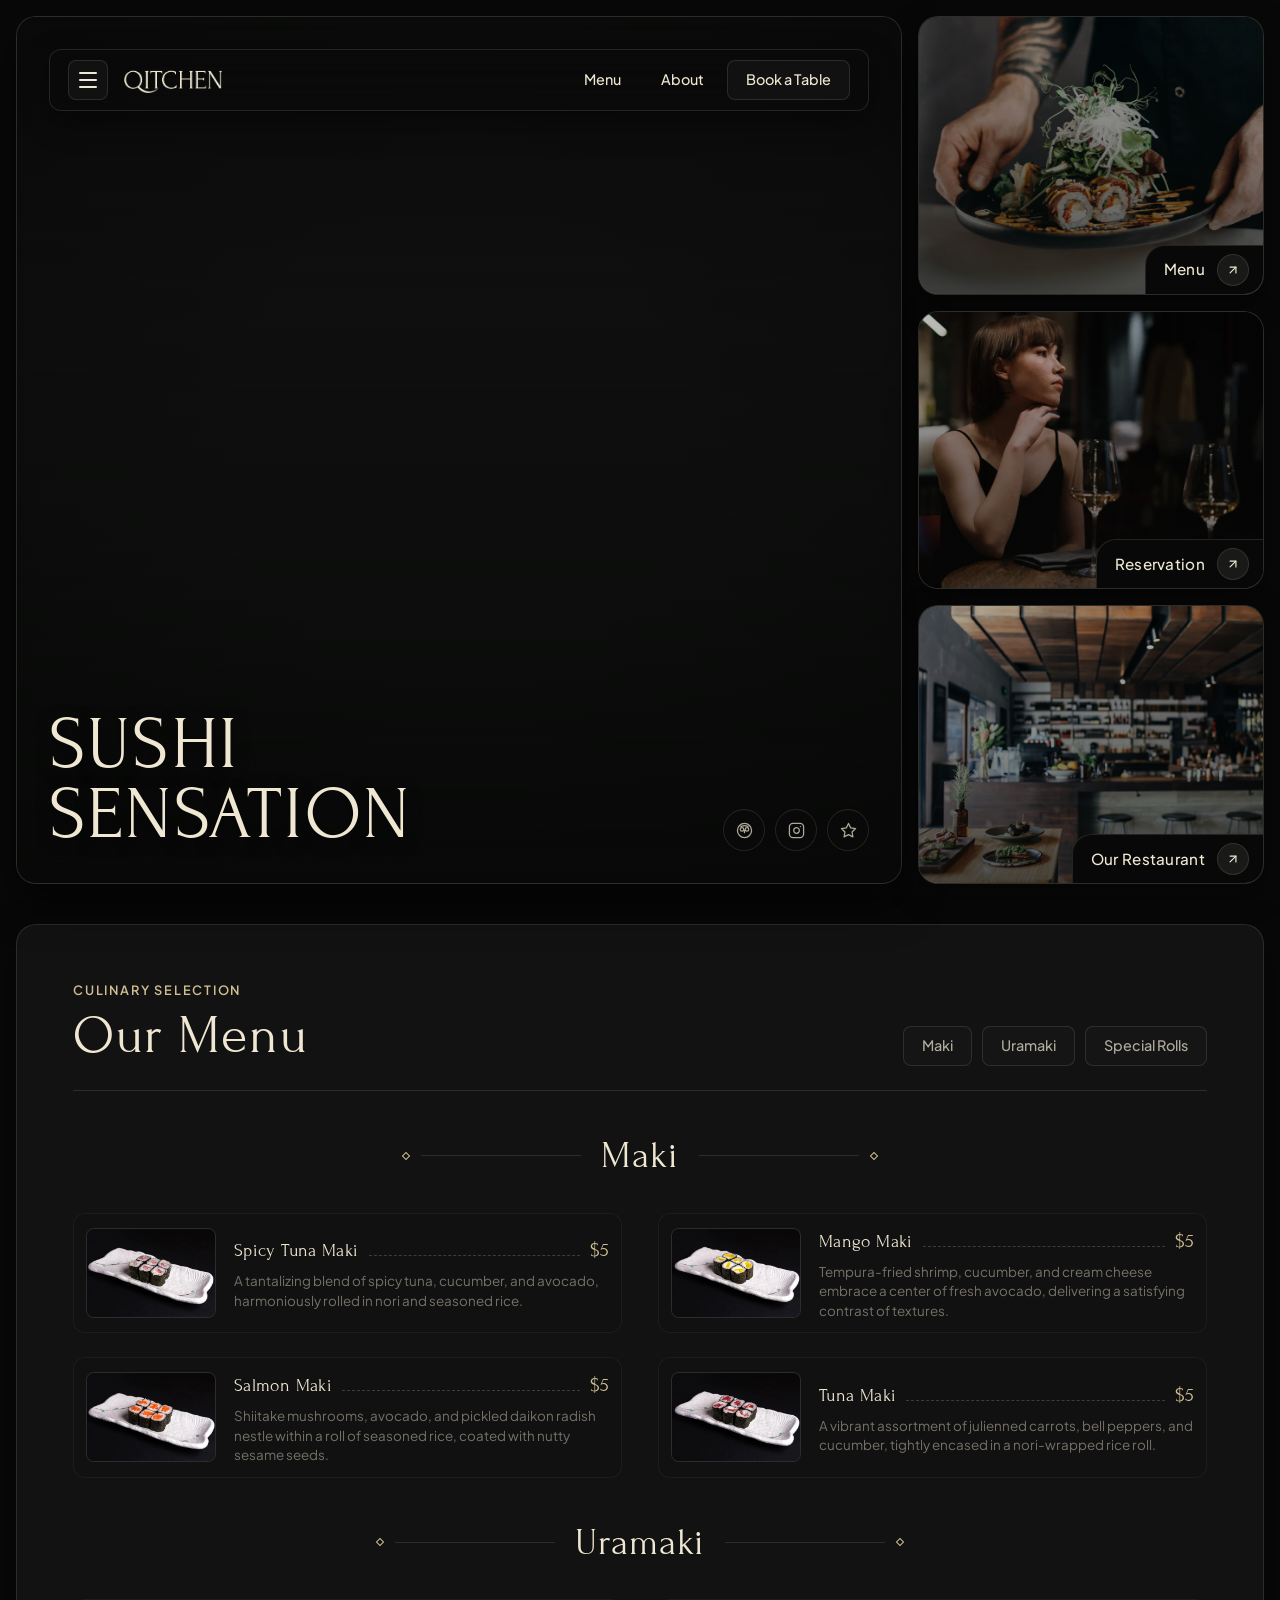
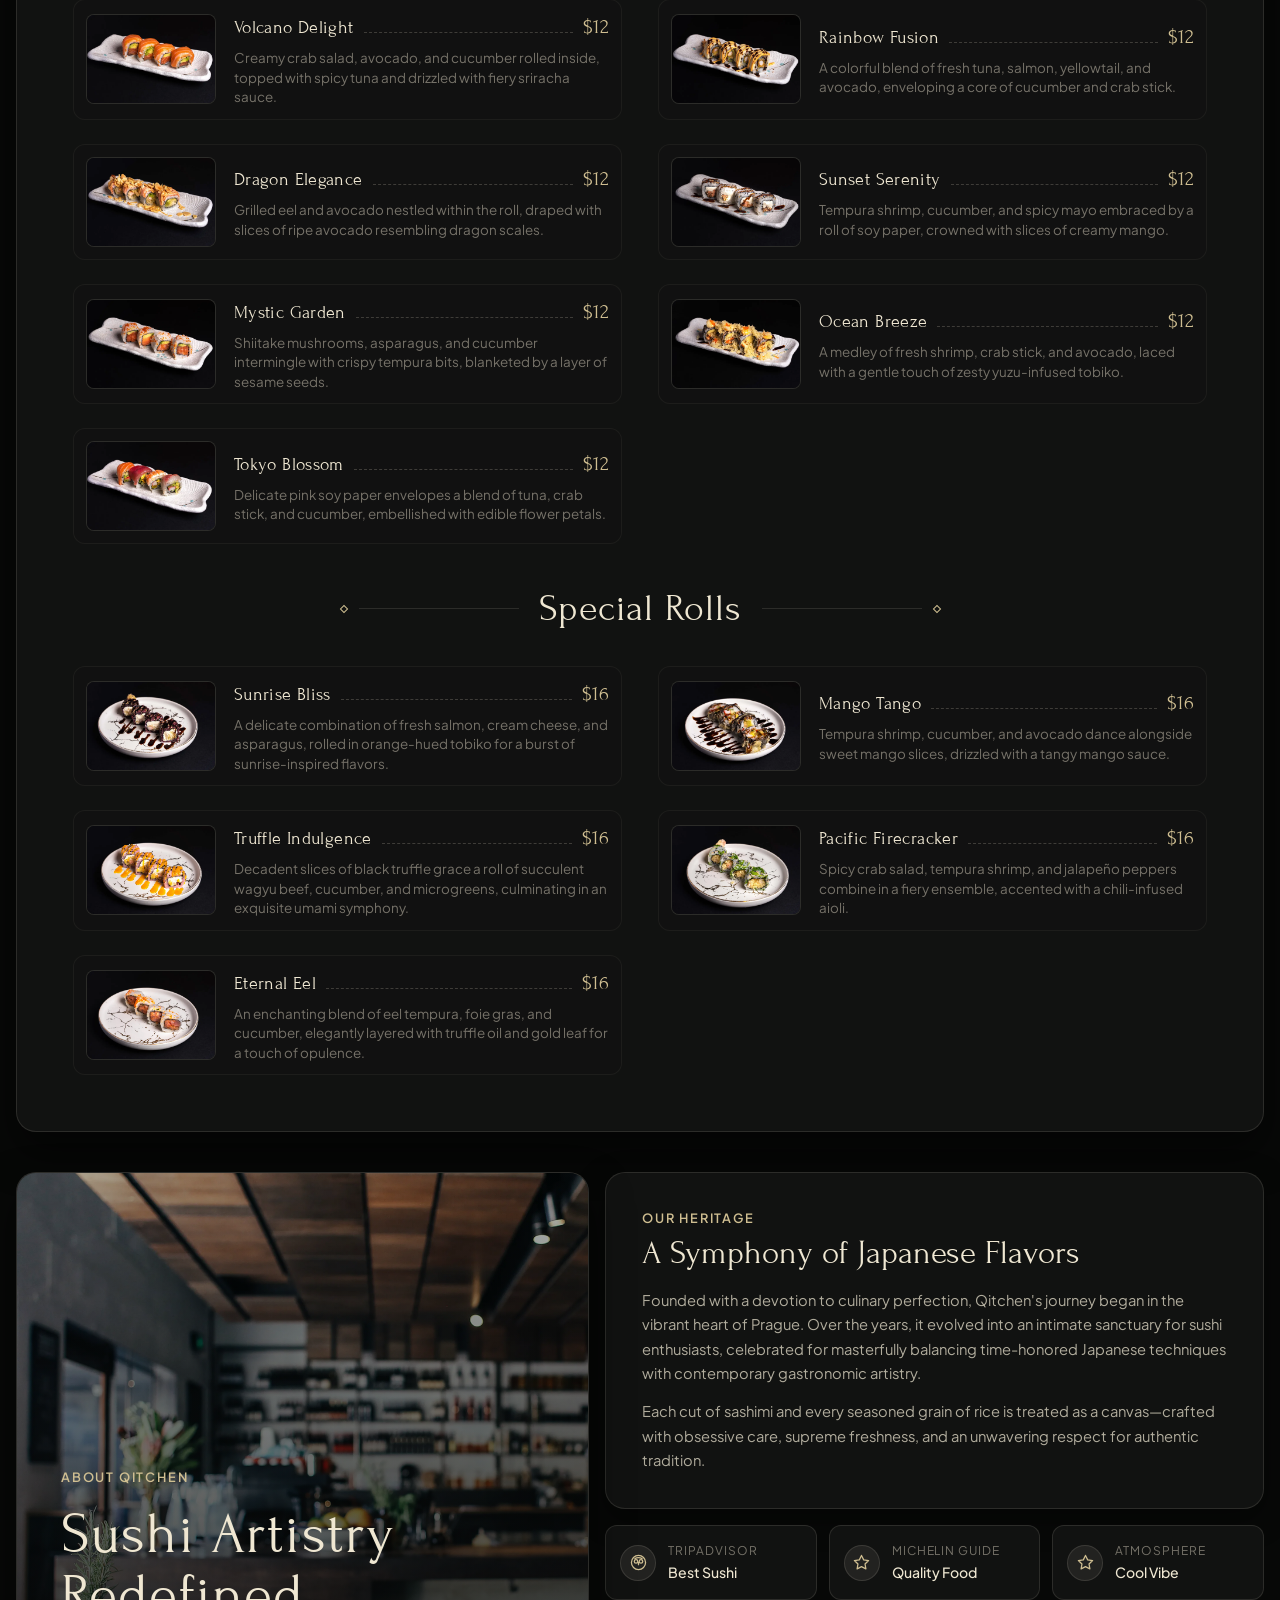
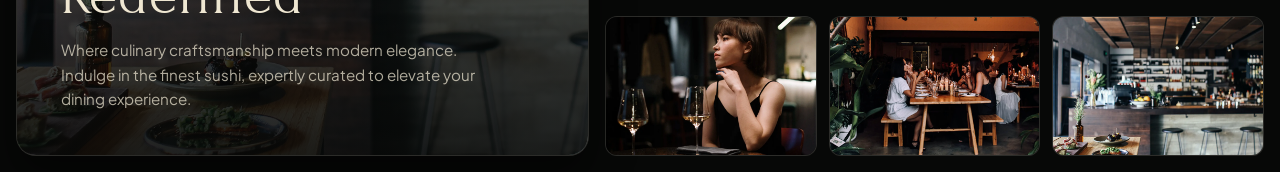
==== commit 25e4b613: "feat: add about us and restaurant story section with awards bento" ====
--- a/index.html
+++ b/index.html
@@ -638,6 +638,134 @@
         </div>
       </section>
 
+      <!-- =================================================================
+           About Us & Story Section (Bento Grid & Accolades)
+           ================================================================= -->
+      <section class="about-section" id="about" aria-label="About Our Restaurant">
+        <div class="about-container">
+          
+          <!-- Left Column: Master Chef & Ambiance Showcase Card -->
+          <article class="about-hero-card">
+            <div class="about-media-wrap">
+              <img 
+                src="assets/images/about/about-hero.webp" 
+                alt="Culinary Craftsmanship at Qitchen" 
+                class="about-hero-img" 
+                loading="lazy" 
+                width="1200" 
+                height="900"
+              >
+              <div class="about-hero-overlay"></div>
+            </div>
+
+            <div class="about-hero-content">
+              <span class="section-tag">About Qitchen</span>
+              <h2 class="about-main-title">Sushi Artistry<br>Redefined</h2>
+              <p class="about-hero-lead">
+                Where culinary craftsmanship meets modern elegance. Indulge in the finest sushi, expertly curated to elevate your dining experience.
+              </p>
+            </div>
+          </article>
+
+          <!-- Right Column: Story Narrative, Accolades & Visual Gallery -->
+          <div class="about-details-column">
+            
+            <!-- Story Narrative Card -->
+            <article class="about-story-card">
+              <div class="story-header">
+                <span class="section-tag">Our Heritage</span>
+                <h3 class="story-title">A Symphony of Japanese Flavors</h3>
+              </div>
+              <p class="story-text">
+                Founded with a devotion to culinary perfection, Qitchen's journey began in the vibrant heart of Prague. Over the years, it evolved into an intimate sanctuary for sushi enthusiasts, celebrated for masterfully balancing time-honored Japanese techniques with contemporary gastronomic artistry.
+              </p>
+              <p class="story-text">
+                Each cut of sashimi and every seasoned grain of rice is treated as a canvas—crafted with obsessive care, supreme freshness, and an unwavering respect for authentic tradition.
+              </p>
+            </article>
+
+            <!-- Accolades & Honors Grid -->
+            <div class="about-accolades-grid" aria-label="Restaurant Recognitions">
+              <div class="accolade-card">
+                <div class="accolade-icon-wrap" aria-hidden="true">
+                  <svg viewBox="0 0 24 24" fill="none" stroke="currentColor" stroke-width="1.8" stroke-linecap="round" stroke-linejoin="round">
+                    <circle cx="12" cy="12" r="10"></circle>
+                    <circle cx="8.5" cy="10.5" r="2.5"></circle>
+                    <circle cx="15.5" cy="10.5" r="2.5"></circle>
+                    <path d="M12 12v3"></path>
+                    <path d="M7 6.5C8.5 5.5 10 5 12 5s3.5.5 5 1.5"></path>
+                  </svg>
+                </div>
+                <div class="accolade-info">
+                  <span class="accolade-source">TripAdvisor</span>
+                  <strong class="accolade-badge">Best Sushi</strong>
+                </div>
+              </div>
+
+              <div class="accolade-card">
+                <div class="accolade-icon-wrap" aria-hidden="true">
+                  <svg viewBox="0 0 24 24" fill="none" stroke="currentColor" stroke-width="1.8" stroke-linecap="round" stroke-linejoin="round">
+                    <polygon points="12 2 15.09 8.26 22 9.27 17 14.14 18.18 21.02 12 17.77 5.82 21.02 7 14.14 2 9.27 8.91 8.26 12 2"></polygon>
+                  </svg>
+                </div>
+                <div class="accolade-info">
+                  <span class="accolade-source">Michelin Guide</span>
+                  <strong class="accolade-badge">Quality Food</strong>
+                </div>
+              </div>
+
+              <div class="accolade-card">
+                <div class="accolade-icon-wrap" aria-hidden="true">
+                  <svg viewBox="0 0 24 24" fill="none" stroke="currentColor" stroke-width="1.8" stroke-linecap="round" stroke-linejoin="round">
+                    <path d="M12 2l3.09 6.26L22 9.27l-5 4.87 1.18 6.88L12 17.77l-6.18 3.25L7 14.14 2 9.27l6.91-1.01L12 2z"></path>
+                  </svg>
+                </div>
+                <div class="accolade-info">
+                  <span class="accolade-source">Atmosphere</span>
+                  <strong class="accolade-badge">Cool Vibe</strong>
+                </div>
+              </div>
+            </div>
+
+            <!-- Visual Atmosphere Gallery Grid -->
+            <div class="about-gallery-grid" aria-label="Restaurant Ambience Gallery">
+              <figure class="gallery-item">
+                <img 
+                  src="assets/images/about/about-slide-1.webp" 
+                  alt="Precision Sushi Craft" 
+                  class="gallery-img" 
+                  loading="lazy" 
+                  width="400" 
+                  height="300"
+                >
+              </figure>
+              <figure class="gallery-item">
+                <img 
+                  src="assets/images/about/about-slide-2.webp" 
+                  alt="Fresh Seasonal Ingredients" 
+                  class="gallery-img" 
+                  loading="lazy" 
+                  width="400" 
+                  height="300"
+                >
+              </figure>
+              <figure class="gallery-item">
+                <img 
+                  src="assets/images/about/about-slide-3.webp" 
+                  alt="Qitchen Dining Room" 
+                  class="gallery-img" 
+                  loading="lazy" 
+                  width="400" 
+                  height="300"
+                >
+              </figure>
+            </div>
+
+          </div>
+
+        </div>
+      </section>
+
     </main>
   </div>
 </body>
--- a/style.css
+++ b/style.css
@@ -698,6 +698,7 @@
   color: var(--color-gold);
   font-weight: 600;
   margin-bottom: 6px;
+  display: inline-block;
 }
 
 .section-heading {
@@ -882,6 +883,219 @@
   font-size: 0.84rem;
   color: var(--color-text-muted);
   line-height: 1.45;
+}
+
+/* ==========================================================================
+   About Us & Story Section (Bento Grid & Accolades)
+   ========================================================================== */
+.about-section {
+  width: 100%;
+}
+
+.about-container {
+  width: 100%;
+  display: grid;
+  grid-template-columns: 1fr 1.15fr;
+  gap: var(--page-padding);
+}
+
+/* Left: Showcase Card */
+.about-hero-card {
+  position: relative;
+  border-radius: var(--card-radius);
+  overflow: hidden;
+  border: 1px solid var(--border-subtle);
+  background-color: var(--color-card-bg);
+  display: flex;
+  flex-direction: column;
+  justify-content: flex-end;
+  padding: clamp(24px, 3.5vw, 44px);
+  box-shadow: 0 20px 40px rgba(0, 0, 0, 0.5);
+  min-height: 520px;
+}
+
+.about-media-wrap {
+  position: absolute;
+  inset: 0;
+  width: 100%;
+  height: 100%;
+  overflow: hidden;
+}
+
+.about-hero-img {
+  width: 100%;
+  height: 100%;
+  object-fit: cover;
+  object-position: center;
+  filter: brightness(0.85);
+  transition: transform 0.6s cubic-bezier(0.16, 1, 0.3, 1), filter 0.4s ease;
+}
+
+.about-hero-card:hover .about-hero-img {
+  transform: scale(1.04);
+  filter: brightness(0.95);
+}
+
+.about-hero-overlay {
+  position: absolute;
+  inset: 0;
+  background: linear-gradient(180deg, rgba(7, 8, 7, 0.15) 0%, rgba(7, 8, 7, 0.88) 100%);
+  pointer-events: none;
+}
+
+.about-hero-content {
+  position: relative;
+  z-index: 5;
+  display: flex;
+  flex-direction: column;
+  gap: 12px;
+}
+
+.about-main-title {
+  font-family: var(--font-serif);
+  font-size: clamp(2.4rem, 4.5vw, 3.6rem);
+  line-height: 1.05;
+  color: var(--color-text-primary);
+  font-weight: 400;
+  letter-spacing: 0.02em;
+}
+
+.about-hero-lead {
+  font-size: 0.95rem;
+  color: var(--color-text-secondary);
+  line-height: 1.6;
+  max-width: 440px;
+}
+
+/* Right: Details Column */
+.about-details-column {
+  display: flex;
+  flex-direction: column;
+  gap: var(--page-padding);
+}
+
+/* Heritage Story Card */
+.about-story-card {
+  background-color: var(--color-card-bg);
+  border: 1px solid var(--border-subtle);
+  border-radius: var(--card-radius);
+  padding: clamp(24px, 3vw, 36px);
+  display: flex;
+  flex-direction: column;
+  gap: 14px;
+  box-shadow: 0 10px 30px rgba(0, 0, 0, 0.4);
+}
+
+.story-header {
+  display: flex;
+  flex-direction: column;
+}
+
+.story-title {
+  font-family: var(--font-serif);
+  font-size: clamp(1.6rem, 2.6vw, 2.1rem);
+  color: var(--color-text-primary);
+  font-weight: 400;
+  line-height: 1.2;
+}
+
+.story-text {
+  font-size: 0.92rem;
+  color: var(--color-text-secondary);
+  line-height: 1.65;
+}
+
+/* Accolades Grid */
+.about-accolades-grid {
+  display: grid;
+  grid-template-columns: repeat(3, 1fr);
+  gap: 12px;
+}
+
+.accolade-card {
+  background-color: var(--color-card-bg);
+  border: 1px solid var(--border-subtle);
+  border-radius: var(--radius-md);
+  padding: 16px 14px;
+  display: flex;
+  align-items: center;
+  gap: 12px;
+  transition: var(--transition-smooth);
+}
+
+.accolade-card:hover {
+  border-color: var(--border-medium);
+  background-color: rgba(24, 25, 24, 0.7);
+  transform: translateY(-2px);
+}
+
+.accolade-icon-wrap {
+  width: 36px;
+  height: 36px;
+  border-radius: 50%;
+  background: rgba(239, 231, 210, 0.08);
+  border: 1px solid var(--border-subtle);
+  display: flex;
+  align-items: center;
+  justify-content: center;
+  color: var(--color-gold);
+  flex-shrink: 0;
+}
+
+.accolade-icon-wrap svg {
+  width: 17px;
+  height: 17px;
+}
+
+.accolade-info {
+  display: flex;
+  flex-direction: column;
+  gap: 2px;
+  min-width: 0;
+}
+
+.accolade-source {
+  font-size: 0.75rem;
+  color: var(--color-text-muted);
+  text-transform: uppercase;
+  letter-spacing: 0.08em;
+}
+
+.accolade-badge {
+  font-size: 0.88rem;
+  color: var(--color-text-primary);
+  font-weight: 500;
+  white-space: nowrap;
+  overflow: hidden;
+  text-overflow: ellipsis;
+}
+
+/* Atmosphere Gallery Grid */
+.about-gallery-grid {
+  display: grid;
+  grid-template-columns: repeat(3, 1fr);
+  gap: 12px;
+}
+
+.gallery-item {
+  margin: 0;
+  border-radius: var(--radius-md);
+  overflow: hidden;
+  border: 1px solid var(--border-subtle);
+  height: 140px;
+  background-color: var(--color-card-bg);
+}
+
+.gallery-img {
+  width: 100%;
+  height: 100%;
+  object-fit: cover;
+  display: block;
+  transition: transform 0.5s ease;
+}
+
+.gallery-item:hover .gallery-img {
+  transform: scale(1.08);
 }
 
 /* ==========================================================================
@@ -914,6 +1128,15 @@
     grid-template-columns: 1fr;
     gap: 18px;
   }
+
+  .about-container {
+    display: flex;
+    flex-direction: column;
+  }
+
+  .about-hero-card {
+    min-height: 440px;
+  }
 }
 
 @media (max-width: 768px) {
@@ -1003,6 +1226,11 @@
   .category-title {
     font-size: 1.6rem;
   }
+
+  .about-accolades-grid {
+    grid-template-columns: 1fr;
+    gap: 10px;
+  }
 }
 
 @media (max-width: 560px) {
@@ -1049,6 +1277,15 @@
     font-size: 0.82rem;
     padding: 8px 10px;
   }
+
+  .about-gallery-grid {
+    grid-template-columns: 1fr;
+    gap: 10px;
+  }
+
+  .gallery-item {
+    height: 150px;
+  }
 }
 
 @media (max-width: 480px) {
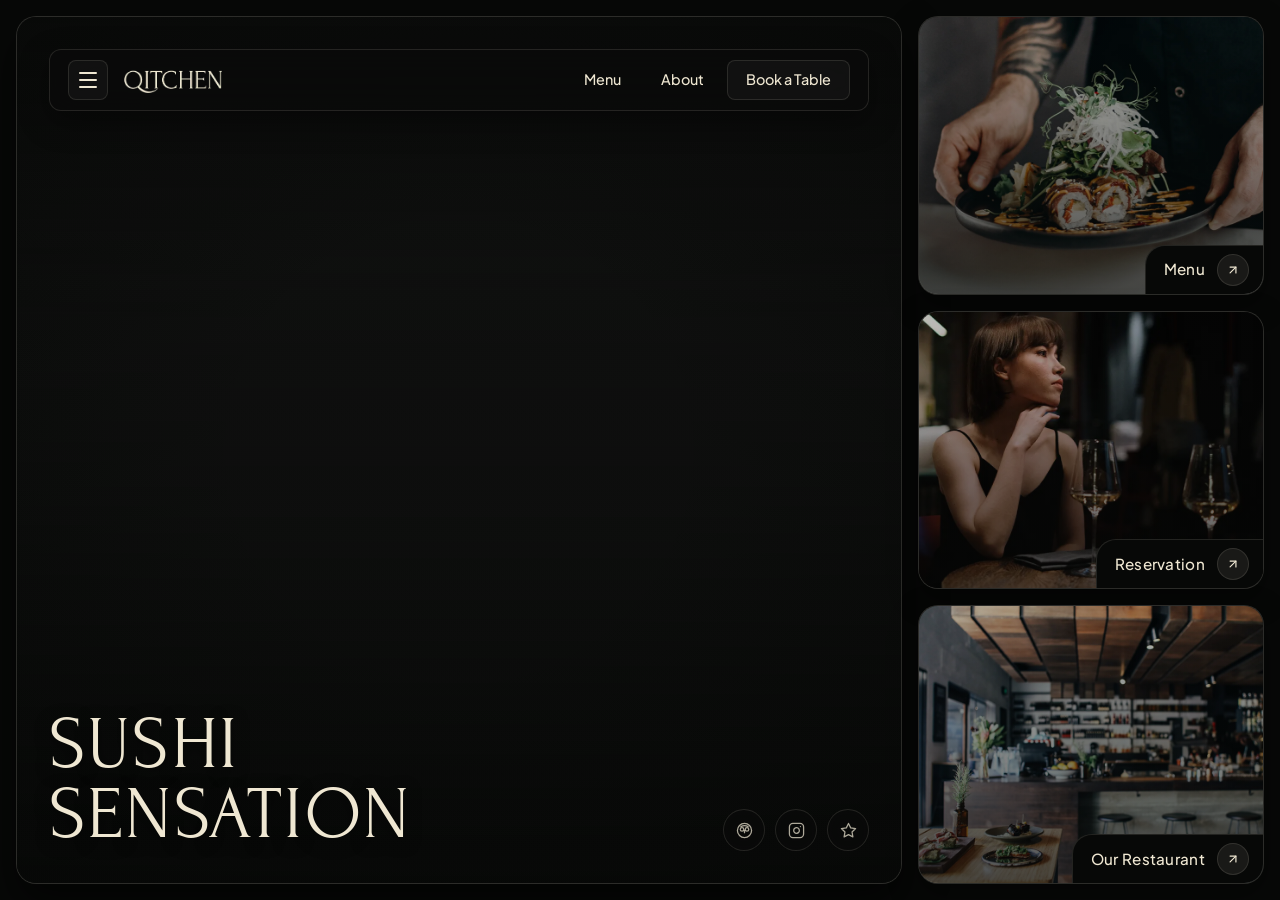
==== commit 6dbe68aa: "feat: implement multi-page architecture with scroll-free Bento homepage and dedicated menu page" ====
--- a/index.html
+++ b/index.html
@@ -16,7 +16,7 @@
   
   <link rel="stylesheet" href="style.css">
 </head>
-<body>
+<body class="home-page-body">
   <!-- Pure CSS Mobile/Drawer Toggle (No JS required) -->
   <input type="checkbox" id="nav-toggle" class="nav-toggle-input" aria-hidden="true">
 
@@ -25,7 +25,7 @@
     <label for="nav-toggle" class="drawer-backdrop" aria-label="Close navigation overlay"></label>
     <aside class="nav-drawer" aria-label="Extended site navigation">
       <div class="drawer-header">
-        <a href="#hero" class="drawer-brand">
+        <a href="index.html" class="drawer-brand">
           <img src="assets/images/logo.webp" alt="Qitchen" class="drawer-logo" width="120" height="32">
         </a>
         <label for="nav-toggle" class="drawer-close-btn" aria-label="Close navigation menu" title="Close Menu">&times;</label>
@@ -36,19 +36,19 @@
           <span class="drawer-label">Menu</span>
           <ul class="drawer-nav-list">
             <li>
-              <label for="nav-toggle"><a href="#hero" class="drawer-nav-link">Home</a></label>
-            </li>
-            <li>
-              <label for="nav-toggle"><a href="#menu" class="drawer-nav-link">Menu</a></label>
-            </li>
-            <li>
-              <label for="nav-toggle"><a href="#about" class="drawer-nav-link">About Us</a></label>
-            </li>
-            <li>
-              <label for="nav-toggle"><a href="#reservation" class="drawer-nav-link">Reservation</a></label>
-            </li>
-            <li>
-              <label for="nav-toggle"><a href="#contact" class="drawer-nav-link">Contact</a></label>
+              <a href="index.html" class="drawer-nav-link active">Home</a>
+            </li>
+            <li>
+              <a href="menu.html" class="drawer-nav-link">Menu</a>
+            </li>
+            <li>
+              <a href="about.html" class="drawer-nav-link">About Us</a>
+            </li>
+            <li>
+              <a href="reservation.html" class="drawer-nav-link">Reservation</a>
+            </li>
+            <li>
+              <a href="contact.html" class="drawer-nav-link">Contact</a>
             </li>
           </ul>
         </div>
@@ -77,14 +77,12 @@
     </aside>
   </div>
 
-  <div class="page-wrapper">
-    <!-- Main Content Landmark -->
-    <main id="main-content">
+  <div class="page-wrapper home-page-wrapper">
+    <!-- Main Content Landmark (Single Screen Bento Grid - No Scroll on Desktop) -->
+    <main id="main-content" class="home-main">
       
-      <!-- =================================================================
-           Home Bento Grid Section (Hero Video + 3 Highlight Cards)
-           ================================================================= -->
-      <section class="home-bento-section" id="hero" aria-label="Hero and Highlights">
+      <!-- Home Bento Grid Section -->
+      <section class="home-bento-section" aria-label="Hero and Highlights">
         <div class="bento-container">
           
           <!-- Left Column: Hero Video Card with Overlay Navbar -->
@@ -110,7 +108,7 @@
                     <span class="hamburger-line line-3"></span>
                   </label>
 
-                  <a href="#hero" class="nav-brand" aria-label="Qitchen Homepage">
+                  <a href="index.html" class="nav-brand" aria-label="Qitchen Homepage">
                     <img src="assets/images/logo.webp" alt="Qitchen" class="brand-logo" width="130" height="35">
                   </a>
                 </div>
@@ -119,20 +117,20 @@
                 <nav class="site-nav" aria-label="Main Navigation">
                   <ul class="nav-list">
                     <li class="nav-item">
-                      <a href="#menu" class="nav-link">Menu</a>
+                      <a href="menu.html" class="nav-link">Menu</a>
                     </li>
                     <li class="nav-item">
-                      <a href="#about" class="nav-link">About</a>
+                      <a href="about.html" class="nav-link">About</a>
                     </li>
                     <li class="nav-item">
-                      <a href="#reservation" class="nav-btn-book">Book a Table</a>
+                      <a href="reservation.html" class="nav-btn-book">Book a Table</a>
                     </li>
                   </ul>
                 </nav>
               </div>
             </header>
 
-            <!-- Hero Bottom Bar: Single H1 Landmark & Badges -->
+            <!-- Hero Bottom Bar: Single H1 Landmark & Accolades -->
             <div class="hero-bottom-bar">
               <h1 class="hero-title">
                 <span class="title-line">SUSHI</span>
@@ -141,7 +139,7 @@
 
               <!-- Accolades / Social Badges -->
               <div class="hero-badges" aria-label="Featured links and accolades">
-                <a href="#about" class="badge-icon-btn" aria-label="TripAdvisor" title="TripAdvisor">
+                <a href="about.html" class="badge-icon-btn" aria-label="TripAdvisor" title="TripAdvisor">
                   <svg viewBox="0 0 24 24" fill="none" stroke="currentColor" stroke-width="1.8" stroke-linecap="round" stroke-linejoin="round">
                     <circle cx="12" cy="12" r="10"></circle>
                     <circle cx="8.5" cy="10.5" r="2.5"></circle>
@@ -150,14 +148,14 @@
                     <path d="M7 6.5C8.5 5.5 10 5 12 5s3.5.5 5 1.5"></path>
                   </svg>
                 </a>
-                <a href="#about" class="badge-icon-btn" aria-label="Instagram" title="Instagram">
+                <a href="https://instagram.com" target="_blank" rel="noopener" class="badge-icon-btn" aria-label="Instagram" title="Instagram">
                   <svg viewBox="0 0 24 24" fill="none" stroke="currentColor" stroke-width="1.8" stroke-linecap="round" stroke-linejoin="round">
                     <rect x="2" y="2" width="20" height="20" rx="5" ry="5"></rect>
                     <path d="M16 11.37A4 4 0 1 1 12.63 8 4 4 0 0 1 16 11.37z"></path>
                     <line x1="17.5" y1="6.5" x2="17.51" y2="6.5"></line>
                   </svg>
                 </a>
-                <a href="#about" class="badge-icon-btn" aria-label="Michelin Guide" title="Michelin Guide">
+                <a href="about.html" class="badge-icon-btn" aria-label="Michelin Guide" title="Michelin Guide">
                   <svg viewBox="0 0 24 24" fill="none" stroke="currentColor" stroke-width="1.8" stroke-linecap="round" stroke-linejoin="round">
                     <polygon points="12 2 15.09 8.26 22 9.27 17 14.14 18.18 21.02 12 17.77 5.82 21.02 7 14.14 2 9.27 8.91 8.26 12 2"></polygon>
                   </svg>
@@ -166,11 +164,11 @@
             </div>
           </div>
 
-          <!-- Right Column: 3 Bento Cards (Menu, Reservation, Our Restaurant) -->
+          <!-- Right Column: 3 Bento Cards Linking to Dedicated Pages -->
           <div class="bento-side-cards">
             
-            <!-- Bento Card 1: Menu -->
-            <a href="#menu" class="bento-card" aria-label="Explore Menu">
+            <!-- Bento Card 1: Menu Page Link -->
+            <a href="menu.html" class="bento-card" aria-label="Explore Menu">
               <div class="bento-card-media">
                 <img src="assets/images/bento/menu-card.webp" alt="Menu" class="bento-card-img" width="800" height="600">
                 <div class="bento-card-gradient"></div>
@@ -186,8 +184,8 @@
               </div>
             </a>
 
-            <!-- Bento Card 2: Reservation -->
-            <a href="#reservation" class="bento-card" aria-label="Book a Reservation">
+            <!-- Bento Card 2: Reservation Page Link -->
+            <a href="reservation.html" class="bento-card" aria-label="Book a Reservation">
               <div class="bento-card-media">
                 <img src="assets/images/bento/reservation-card.webp" alt="Reservation" class="bento-card-img" width="800" height="600">
                 <div class="bento-card-gradient"></div>
@@ -203,8 +201,8 @@
               </div>
             </a>
 
-            <!-- Bento Card 3: Our Restaurant -->
-            <a href="#about" class="bento-card" aria-label="About Our Restaurant">
+            <!-- Bento Card 3: About / Our Restaurant Page Link -->
+            <a href="about.html" class="bento-card" aria-label="About Our Restaurant">
               <div class="bento-card-media">
                 <img src="assets/images/bento/about-card.webp" alt="Our Restaurant" class="bento-card-img" width="800" height="600">
                 <div class="bento-card-gradient"></div>
@@ -225,547 +223,6 @@
         </div>
       </section>
 
-      <!-- =================================================================
-           Menu Section (Bento / Grid System)
-           ================================================================= -->
-      <section class="menu-section" id="menu" aria-label="Restaurant Menu">
-        <div class="menu-container">
-          <!-- Section Header with Category Tabs -->
-          <div class="menu-top-bar">
-            <div class="menu-title-block">
-              <span class="section-tag">Culinary Selection</span>
-              <h2 class="section-heading">Our Menu</h2>
-            </div>
-
-            <!-- Category Navigation Tabs -->
-            <nav class="menu-tabs-nav" aria-label="Menu Categories">
-              <a href="#menu-maki" class="menu-tab-btn active">Maki</a>
-              <a href="#menu-uramaki" class="menu-tab-btn">Uramaki</a>
-              <a href="#menu-special" class="menu-tab-btn">Special Rolls</a>
-            </nav>
-          </div>
-
-          <div class="menu-categories-list">
-
-        <!-- Category: Maki -->
-        <div class="menu-category-group" id="menu-maki">
-          <div class="category-header-divider">
-            <div class="divider-side divider-left">
-              <span class="ornament-diamond"></span>
-              <span class="divider-line"></span>
-            </div>
-            <h2 class="category-title">Maki</h2>
-            <div class="divider-side divider-right">
-              <span class="divider-line"></span>
-              <span class="ornament-diamond"></span>
-            </div>
-          </div>
-
-          <div class="menu-grid">
-            <!-- Menu Item: Spicy Tuna Maki -->
-            <article class="menu-card">
-              <div class="dish-thumb-wrap">
-                <img 
-                  src="assets/images/menu/spicy-tuna-maki.webp" 
-                  alt="Spicy Tuna Maki" 
-                  class="dish-thumb" 
-                  loading="lazy" 
-                  width="140" 
-                  height="95"
-                >
-              </div>
-              <div class="dish-details">
-                <div class="dish-header">
-                  <h3 class="dish-name">Spicy Tuna Maki</h3>
-                  <span class="dish-dots"></span>
-                  <span class="dish-price">$5</span>
-                </div>
-                <p class="dish-desc">A tantalizing blend of spicy tuna, cucumber, and avocado, harmoniously rolled in nori and seasoned rice.</p>
-              </div>
-            </article>
-            <!-- Menu Item: Mango Maki -->
-            <article class="menu-card">
-              <div class="dish-thumb-wrap">
-                <img 
-                  src="assets/images/menu/mango-maki.webp" 
-                  alt="Mango Maki" 
-                  class="dish-thumb" 
-                  loading="lazy" 
-                  width="140" 
-                  height="95"
-                >
-              </div>
-              <div class="dish-details">
-                <div class="dish-header">
-                  <h3 class="dish-name">Mango Maki</h3>
-                  <span class="dish-dots"></span>
-                  <span class="dish-price">$5</span>
-                </div>
-                <p class="dish-desc">Tempura-fried shrimp, cucumber, and cream cheese embrace a center of fresh avocado, delivering a satisfying contrast of textures.</p>
-              </div>
-            </article>
-            <!-- Menu Item: Salmon Maki -->
-            <article class="menu-card">
-              <div class="dish-thumb-wrap">
-                <img 
-                  src="assets/images/menu/salmon-maki.webp" 
-                  alt="Salmon Maki" 
-                  class="dish-thumb" 
-                  loading="lazy" 
-                  width="140" 
-                  height="95"
-                >
-              </div>
-              <div class="dish-details">
-                <div class="dish-header">
-                  <h3 class="dish-name">Salmon Maki</h3>
-                  <span class="dish-dots"></span>
-                  <span class="dish-price">$5</span>
-                </div>
-                <p class="dish-desc">Shiitake mushrooms, avocado, and pickled daikon radish nestle within a roll of seasoned rice, coated with nutty sesame seeds.</p>
-              </div>
-            </article>
-            <!-- Menu Item: Tuna Maki -->
-            <article class="menu-card">
-              <div class="dish-thumb-wrap">
-                <img 
-                  src="assets/images/menu/tuna-maki.webp" 
-                  alt="Tuna Maki" 
-                  class="dish-thumb" 
-                  loading="lazy" 
-                  width="140" 
-                  height="95"
-                >
-              </div>
-              <div class="dish-details">
-                <div class="dish-header">
-                  <h3 class="dish-name">Tuna Maki</h3>
-                  <span class="dish-dots"></span>
-                  <span class="dish-price">$5</span>
-                </div>
-                <p class="dish-desc">A vibrant assortment of julienned carrots, bell peppers, and cucumber, tightly encased in a nori-wrapped rice roll.</p>
-              </div>
-            </article>
-          </div>
-        </div>
-        <!-- Category: Uramaki -->
-        <div class="menu-category-group" id="menu-uramaki">
-          <div class="category-header-divider">
-            <div class="divider-side divider-left">
-              <span class="ornament-diamond"></span>
-              <span class="divider-line"></span>
-            </div>
-            <h2 class="category-title">Uramaki</h2>
-            <div class="divider-side divider-right">
-              <span class="divider-line"></span>
-              <span class="ornament-diamond"></span>
-            </div>
-          </div>
-
-          <div class="menu-grid">
-            <!-- Menu Item: Volcano Delight -->
-            <article class="menu-card">
-              <div class="dish-thumb-wrap">
-                <img 
-                  src="assets/images/menu/volcano-delight.webp" 
-                  alt="Volcano Delight" 
-                  class="dish-thumb" 
-                  loading="lazy" 
-                  width="140" 
-                  height="95"
-                >
-              </div>
-              <div class="dish-details">
-                <div class="dish-header">
-                  <h3 class="dish-name">Volcano Delight</h3>
-                  <span class="dish-dots"></span>
-                  <span class="dish-price">$12</span>
-                </div>
-                <p class="dish-desc">Creamy crab salad, avocado, and cucumber rolled inside, topped with spicy tuna and drizzled with fiery sriracha sauce.</p>
-              </div>
-            </article>
-            <!-- Menu Item: Rainbow Fusion -->
-            <article class="menu-card">
-              <div class="dish-thumb-wrap">
-                <img 
-                  src="assets/images/menu/rainbow-fusion.webp" 
-                  alt="Rainbow Fusion" 
-                  class="dish-thumb" 
-                  loading="lazy" 
-                  width="140" 
-                  height="95"
-                >
-              </div>
-              <div class="dish-details">
-                <div class="dish-header">
-                  <h3 class="dish-name">Rainbow Fusion</h3>
-                  <span class="dish-dots"></span>
-                  <span class="dish-price">$12</span>
-                </div>
-                <p class="dish-desc">A colorful blend of fresh tuna, salmon, yellowtail, and avocado, enveloping a core of cucumber and crab stick.</p>
-              </div>
-            </article>
-            <!-- Menu Item: Dragon Elegance -->
-            <article class="menu-card">
-              <div class="dish-thumb-wrap">
-                <img 
-                  src="assets/images/menu/dragon-elegance.webp" 
-                  alt="Dragon Elegance" 
-                  class="dish-thumb" 
-                  loading="lazy" 
-                  width="140" 
-                  height="95"
-                >
-              </div>
-              <div class="dish-details">
-                <div class="dish-header">
-                  <h3 class="dish-name">Dragon Elegance</h3>
-                  <span class="dish-dots"></span>
-                  <span class="dish-price">$12</span>
-                </div>
-                <p class="dish-desc">Grilled eel and avocado nestled within the roll, draped with slices of ripe avocado resembling dragon scales.</p>
-              </div>
-            </article>
-            <!-- Menu Item: Sunset Serenity -->
-            <article class="menu-card">
-              <div class="dish-thumb-wrap">
-                <img 
-                  src="assets/images/menu/sunset-serenity.webp" 
-                  alt="Sunset Serenity" 
-                  class="dish-thumb" 
-                  loading="lazy" 
-                  width="140" 
-                  height="95"
-                >
-              </div>
-              <div class="dish-details">
-                <div class="dish-header">
-                  <h3 class="dish-name">Sunset Serenity</h3>
-                  <span class="dish-dots"></span>
-                  <span class="dish-price">$12</span>
-                </div>
-                <p class="dish-desc">Tempura shrimp, cucumber, and spicy mayo embraced by a roll of soy paper, crowned with slices of creamy mango.</p>
-              </div>
-            </article>
-            <!-- Menu Item: Mystic Garden -->
-            <article class="menu-card">
-              <div class="dish-thumb-wrap">
-                <img 
-                  src="assets/images/menu/mystic-garden.webp" 
-                  alt="Mystic Garden" 
-                  class="dish-thumb" 
-                  loading="lazy" 
-                  width="140" 
-                  height="95"
-                >
-              </div>
-              <div class="dish-details">
-                <div class="dish-header">
-                  <h3 class="dish-name">Mystic Garden</h3>
-                  <span class="dish-dots"></span>
-                  <span class="dish-price">$12</span>
-                </div>
-                <p class="dish-desc">Shiitake mushrooms, asparagus, and cucumber intermingle with crispy tempura bits, blanketed by a layer of sesame seeds.</p>
-              </div>
-            </article>
-            <!-- Menu Item: Ocean Breeze -->
-            <article class="menu-card">
-              <div class="dish-thumb-wrap">
-                <img 
-                  src="assets/images/menu/ocean-breeze.webp" 
-                  alt="Ocean Breeze" 
-                  class="dish-thumb" 
-                  loading="lazy" 
-                  width="140" 
-                  height="95"
-                >
-              </div>
-              <div class="dish-details">
-                <div class="dish-header">
-                  <h3 class="dish-name">Ocean Breeze</h3>
-                  <span class="dish-dots"></span>
-                  <span class="dish-price">$12</span>
-                </div>
-                <p class="dish-desc">A medley of fresh shrimp, crab stick, and avocado, laced with a gentle touch of zesty yuzu-infused tobiko.</p>
-              </div>
-            </article>
-            <!-- Menu Item: Tokyo Blossom -->
-            <article class="menu-card">
-              <div class="dish-thumb-wrap">
-                <img 
-                  src="assets/images/menu/tokyo-blossom.webp" 
-                  alt="Tokyo Blossom" 
-                  class="dish-thumb" 
-                  loading="lazy" 
-                  width="140" 
-                  height="95"
-                >
-              </div>
-              <div class="dish-details">
-                <div class="dish-header">
-                  <h3 class="dish-name">Tokyo Blossom</h3>
-                  <span class="dish-dots"></span>
-                  <span class="dish-price">$12</span>
-                </div>
-                <p class="dish-desc">Delicate pink soy paper envelopes a blend of tuna, crab stick, and cucumber, embellished with edible flower petals.</p>
-              </div>
-            </article>
-          </div>
-        </div>
-        <!-- Category: Special Rolls -->
-        <div class="menu-category-group" id="menu-special">
-          <div class="category-header-divider">
-            <div class="divider-side divider-left">
-              <span class="ornament-diamond"></span>
-              <span class="divider-line"></span>
-            </div>
-            <h2 class="category-title">Special Rolls</h2>
-            <div class="divider-side divider-right">
-              <span class="divider-line"></span>
-              <span class="ornament-diamond"></span>
-            </div>
-          </div>
-
-          <div class="menu-grid">
-            <!-- Menu Item: Sunrise Bliss -->
-            <article class="menu-card">
-              <div class="dish-thumb-wrap">
-                <img 
-                  src="assets/images/menu/sunrise-bliss.webp" 
-                  alt="Sunrise Bliss" 
-                  class="dish-thumb" 
-                  loading="lazy" 
-                  width="140" 
-                  height="95"
-                >
-              </div>
-              <div class="dish-details">
-                <div class="dish-header">
-                  <h3 class="dish-name">Sunrise Bliss</h3>
-                  <span class="dish-dots"></span>
-                  <span class="dish-price">$16</span>
-                </div>
-                <p class="dish-desc">A delicate combination of fresh salmon, cream cheese, and asparagus, rolled in orange-hued tobiko for a burst of sunrise-inspired flavors.</p>
-              </div>
-            </article>
-            <!-- Menu Item: Mango Tango -->
-            <article class="menu-card">
-              <div class="dish-thumb-wrap">
-                <img 
-                  src="assets/images/menu/mango-tango.webp" 
-                  alt="Mango Tango" 
-                  class="dish-thumb" 
-                  loading="lazy" 
-                  width="140" 
-                  height="95"
-                >
-              </div>
-              <div class="dish-details">
-                <div class="dish-header">
-                  <h3 class="dish-name">Mango Tango</h3>
-                  <span class="dish-dots"></span>
-                  <span class="dish-price">$16</span>
-                </div>
-                <p class="dish-desc">Tempura shrimp, cucumber, and avocado dance alongside sweet mango slices, drizzled with a tangy mango sauce.</p>
-              </div>
-            </article>
-            <!-- Menu Item: Truffle Indulgence -->
-            <article class="menu-card">
-              <div class="dish-thumb-wrap">
-                <img 
-                  src="assets/images/menu/truffle-indulgence.webp" 
-                  alt="Truffle Indulgence" 
-                  class="dish-thumb" 
-                  loading="lazy" 
-                  width="140" 
-                  height="95"
-                >
-              </div>
-              <div class="dish-details">
-                <div class="dish-header">
-                  <h3 class="dish-name">Truffle Indulgence</h3>
-                  <span class="dish-dots"></span>
-                  <span class="dish-price">$16</span>
-                </div>
-                <p class="dish-desc">Decadent slices of black truffle grace a roll of succulent wagyu beef, cucumber, and microgreens, culminating in an exquisite umami symphony.</p>
-              </div>
-            </article>
-            <!-- Menu Item: Pacific Firecracker -->
-            <article class="menu-card">
-              <div class="dish-thumb-wrap">
-                <img 
-                  src="assets/images/menu/pacific-firecracker.webp" 
-                  alt="Pacific Firecracker" 
-                  class="dish-thumb" 
-                  loading="lazy" 
-                  width="140" 
-                  height="95"
-                >
-              </div>
-              <div class="dish-details">
-                <div class="dish-header">
-                  <h3 class="dish-name">Pacific Firecracker</h3>
-                  <span class="dish-dots"></span>
-                  <span class="dish-price">$16</span>
-                </div>
-                <p class="dish-desc">Spicy crab salad, tempura shrimp, and jalapeño peppers combine in a fiery ensemble, accented with a chili-infused aioli.</p>
-              </div>
-            </article>
-            <!-- Menu Item: Eternal Eel -->
-            <article class="menu-card">
-              <div class="dish-thumb-wrap">
-                <img 
-                  src="assets/images/menu/eternal-eel.webp" 
-                  alt="Eternal Eel" 
-                  class="dish-thumb" 
-                  loading="lazy" 
-                  width="140" 
-                  height="95"
-                >
-              </div>
-              <div class="dish-details">
-                <div class="dish-header">
-                  <h3 class="dish-name">Eternal Eel</h3>
-                  <span class="dish-dots"></span>
-                  <span class="dish-price">$16</span>
-                </div>
-                <p class="dish-desc">An enchanting blend of eel tempura, foie gras, and cucumber, elegantly layered with truffle oil and gold leaf for a touch of opulence.</p>
-              </div>
-            </article>
-          </div>
-        </div>
-          </div>
-        </div>
-      </section>
-
-      <!-- =================================================================
-           About Us & Story Section (Bento Grid & Accolades)
-           ================================================================= -->
-      <section class="about-section" id="about" aria-label="About Our Restaurant">
-        <div class="about-container">
-          
-          <!-- Left Column: Master Chef & Ambiance Showcase Card -->
-          <article class="about-hero-card">
-            <div class="about-media-wrap">
-              <img 
-                src="assets/images/about/about-hero.webp" 
-                alt="Culinary Craftsmanship at Qitchen" 
-                class="about-hero-img" 
-                loading="lazy" 
-                width="1200" 
-                height="900"
-              >
-              <div class="about-hero-overlay"></div>
-            </div>
-
-            <div class="about-hero-content">
-              <span class="section-tag">About Qitchen</span>
-              <h2 class="about-main-title">Sushi Artistry<br>Redefined</h2>
-              <p class="about-hero-lead">
-                Where culinary craftsmanship meets modern elegance. Indulge in the finest sushi, expertly curated to elevate your dining experience.
-              </p>
-            </div>
-          </article>
-
-          <!-- Right Column: Story Narrative, Accolades & Visual Gallery -->
-          <div class="about-details-column">
-            
-            <!-- Story Narrative Card -->
-            <article class="about-story-card">
-              <div class="story-header">
-                <span class="section-tag">Our Heritage</span>
-                <h3 class="story-title">A Symphony of Japanese Flavors</h3>
-              </div>
-              <p class="story-text">
-                Founded with a devotion to culinary perfection, Qitchen's journey began in the vibrant heart of Prague. Over the years, it evolved into an intimate sanctuary for sushi enthusiasts, celebrated for masterfully balancing time-honored Japanese techniques with contemporary gastronomic artistry.
-              </p>
-              <p class="story-text">
-                Each cut of sashimi and every seasoned grain of rice is treated as a canvas—crafted with obsessive care, supreme freshness, and an unwavering respect for authentic tradition.
-              </p>
-            </article>
-
-            <!-- Accolades & Honors Grid -->
-            <div class="about-accolades-grid" aria-label="Restaurant Recognitions">
-              <div class="accolade-card">
-                <div class="accolade-icon-wrap" aria-hidden="true">
-                  <svg viewBox="0 0 24 24" fill="none" stroke="currentColor" stroke-width="1.8" stroke-linecap="round" stroke-linejoin="round">
-                    <circle cx="12" cy="12" r="10"></circle>
-                    <circle cx="8.5" cy="10.5" r="2.5"></circle>
-                    <circle cx="15.5" cy="10.5" r="2.5"></circle>
-                    <path d="M12 12v3"></path>
-                    <path d="M7 6.5C8.5 5.5 10 5 12 5s3.5.5 5 1.5"></path>
-                  </svg>
-                </div>
-                <div class="accolade-info">
-                  <span class="accolade-source">TripAdvisor</span>
-                  <strong class="accolade-badge">Best Sushi</strong>
-                </div>
-              </div>
-
-              <div class="accolade-card">
-                <div class="accolade-icon-wrap" aria-hidden="true">
-                  <svg viewBox="0 0 24 24" fill="none" stroke="currentColor" stroke-width="1.8" stroke-linecap="round" stroke-linejoin="round">
-                    <polygon points="12 2 15.09 8.26 22 9.27 17 14.14 18.18 21.02 12 17.77 5.82 21.02 7 14.14 2 9.27 8.91 8.26 12 2"></polygon>
-                  </svg>
-                </div>
-                <div class="accolade-info">
-                  <span class="accolade-source">Michelin Guide</span>
-                  <strong class="accolade-badge">Quality Food</strong>
-                </div>
-              </div>
-
-              <div class="accolade-card">
-                <div class="accolade-icon-wrap" aria-hidden="true">
-                  <svg viewBox="0 0 24 24" fill="none" stroke="currentColor" stroke-width="1.8" stroke-linecap="round" stroke-linejoin="round">
-                    <path d="M12 2l3.09 6.26L22 9.27l-5 4.87 1.18 6.88L12 17.77l-6.18 3.25L7 14.14 2 9.27l6.91-1.01L12 2z"></path>
-                  </svg>
-                </div>
-                <div class="accolade-info">
-                  <span class="accolade-source">Atmosphere</span>
-                  <strong class="accolade-badge">Cool Vibe</strong>
-                </div>
-              </div>
-            </div>
-
-            <!-- Visual Atmosphere Gallery Grid -->
-            <div class="about-gallery-grid" aria-label="Restaurant Ambience Gallery">
-              <figure class="gallery-item">
-                <img 
-                  src="assets/images/about/about-slide-1.webp" 
-                  alt="Precision Sushi Craft" 
-                  class="gallery-img" 
-                  loading="lazy" 
-                  width="400" 
-                  height="300"
-                >
-              </figure>
-              <figure class="gallery-item">
-                <img 
-                  src="assets/images/about/about-slide-2.webp" 
-                  alt="Fresh Seasonal Ingredients" 
-                  class="gallery-img" 
-                  loading="lazy" 
-                  width="400" 
-                  height="300"
-                >
-              </figure>
-              <figure class="gallery-item">
-                <img 
-                  src="assets/images/about/about-slide-3.webp" 
-                  alt="Qitchen Dining Room" 
-                  class="gallery-img" 
-                  loading="lazy" 
-                  width="400" 
-                  height="300"
-                >
-              </figure>
-            </div>
-
-          </div>
-
-        </div>
-      </section>
-
     </main>
   </div>
 </body>
--- a/style.css
+++ b/style.css
@@ -87,7 +87,23 @@
   flex: 1;
   display: flex;
   flex-direction: column;
-  gap: clamp(24px, 3.5vw, 40px);
+}
+
+/* Desktop: Home Page Single Screen (No Scroll) */
+@media (min-width: 1024px) {
+  body.home-page-body {
+    height: 100vh;
+    overflow: hidden;
+  }
+  
+  .home-page-wrapper {
+    height: 100vh;
+    overflow: hidden;
+  }
+  
+  .home-main {
+    height: 100%;
+  }
 }
 
 /* ==========================================================================
@@ -147,12 +163,20 @@
 }
 
 /* ==========================================================================
-   Island Navbar Overlaid Directly ON the Hero Video
+   Island Navbar Overlaid Directly ON the Hero Video & Inner Pages
    ========================================================================== */
 .hero-overlay-header {
   position: relative;
   z-index: 10;
   width: 100%;
+}
+
+.site-header-page {
+  position: sticky;
+  top: var(--page-padding);
+  z-index: 90;
+  width: 100%;
+  margin-bottom: var(--page-padding);
 }
 
 .header-inner {
@@ -255,7 +279,8 @@
   transition: var(--transition-smooth);
 }
 
-.nav-link:hover {
+.nav-link:hover,
+.nav-link.active {
   border-color: var(--border-subtle);
   background-color: rgba(239, 231, 210, 0.08);
   color: var(--color-gold);
@@ -610,7 +635,8 @@
   line-height: 1.1;
 }
 
-.drawer-nav-link:hover {
+.drawer-nav-link:hover,
+.drawer-nav-link.active {
   color: var(--color-gold);
   transform: translateX(8px);
 }
@@ -658,7 +684,7 @@
 }
 
 /* ==========================================================================
-   Menu Section (Real CSS Grid & Authentic Japanese Luxury Styling)
+   Menu Page & Section (Real CSS Grid & Authentic Japanese Styling)
    ========================================================================== */
 .menu-section {
   width: 100%;
@@ -698,7 +724,6 @@
   color: var(--color-gold);
   font-weight: 600;
   margin-bottom: 6px;
-  display: inline-block;
 }
 
 .section-heading {
@@ -731,7 +756,8 @@
   transition: var(--transition-smooth);
 }
 
-.menu-tab-btn:hover {
+.menu-tab-btn:hover,
+.menu-tab-btn.active {
   color: var(--color-text-primary);
   border-color: var(--border-highlight);
   background-color: rgba(239, 231, 210, 0.08);
@@ -741,7 +767,7 @@
 /* Category Group */
 .menu-category-group {
   margin-top: 36px;
-  scroll-margin-top: 40px;
+  scroll-margin-top: 120px;
 }
 
 /* Ornamental Category Divider */
@@ -886,216 +912,48 @@
 }
 
 /* ==========================================================================
-   About Us & Story Section (Bento Grid & Accolades)
+   Site Footer
    ========================================================================== */
-.about-section {
-  width: 100%;
-}
-
-.about-container {
-  width: 100%;
-  display: grid;
-  grid-template-columns: 1fr 1.15fr;
-  gap: var(--page-padding);
-}
-
-/* Left: Showcase Card */
-.about-hero-card {
-  position: relative;
-  border-radius: var(--card-radius);
-  overflow: hidden;
-  border: 1px solid var(--border-subtle);
-  background-color: var(--color-card-bg);
-  display: flex;
-  flex-direction: column;
-  justify-content: flex-end;
-  padding: clamp(24px, 3.5vw, 44px);
-  box-shadow: 0 20px 40px rgba(0, 0, 0, 0.5);
-  min-height: 520px;
-}
-
-.about-media-wrap {
-  position: absolute;
-  inset: 0;
-  width: 100%;
-  height: 100%;
-  overflow: hidden;
-}
-
-.about-hero-img {
-  width: 100%;
-  height: 100%;
-  object-fit: cover;
-  object-position: center;
-  filter: brightness(0.85);
-  transition: transform 0.6s cubic-bezier(0.16, 1, 0.3, 1), filter 0.4s ease;
-}
-
-.about-hero-card:hover .about-hero-img {
-  transform: scale(1.04);
-  filter: brightness(0.95);
-}
-
-.about-hero-overlay {
-  position: absolute;
-  inset: 0;
-  background: linear-gradient(180deg, rgba(7, 8, 7, 0.15) 0%, rgba(7, 8, 7, 0.88) 100%);
-  pointer-events: none;
-}
-
-.about-hero-content {
-  position: relative;
-  z-index: 5;
-  display: flex;
-  flex-direction: column;
+.site-footer {
+  width: 100%;
+  margin-top: 48px;
+  padding: 24px 0 12px;
+  border-top: 1px solid var(--border-subtle);
+}
+
+.footer-inner {
+  display: flex;
+  justify-content: space-between;
+  align-items: center;
+  flex-wrap: wrap;
+  gap: 16px;
+}
+
+.footer-copy {
+  font-size: 0.85rem;
+  color: var(--color-text-muted);
+}
+
+.footer-links {
+  display: flex;
+  align-items: center;
   gap: 12px;
 }
 
-.about-main-title {
-  font-family: var(--font-serif);
-  font-size: clamp(2.4rem, 4.5vw, 3.6rem);
-  line-height: 1.05;
-  color: var(--color-text-primary);
-  font-weight: 400;
-  letter-spacing: 0.02em;
-}
-
-.about-hero-lead {
-  font-size: 0.95rem;
+.footer-link {
+  font-size: 0.85rem;
   color: var(--color-text-secondary);
-  line-height: 1.6;
-  max-width: 440px;
-}
-
-/* Right: Details Column */
-.about-details-column {
-  display: flex;
-  flex-direction: column;
-  gap: var(--page-padding);
-}
-
-/* Heritage Story Card */
-.about-story-card {
-  background-color: var(--color-card-bg);
-  border: 1px solid var(--border-subtle);
-  border-radius: var(--card-radius);
-  padding: clamp(24px, 3vw, 36px);
-  display: flex;
-  flex-direction: column;
-  gap: 14px;
-  box-shadow: 0 10px 30px rgba(0, 0, 0, 0.4);
-}
-
-.story-header {
-  display: flex;
-  flex-direction: column;
-}
-
-.story-title {
-  font-family: var(--font-serif);
-  font-size: clamp(1.6rem, 2.6vw, 2.1rem);
-  color: var(--color-text-primary);
-  font-weight: 400;
-  line-height: 1.2;
-}
-
-.story-text {
-  font-size: 0.92rem;
-  color: var(--color-text-secondary);
-  line-height: 1.65;
-}
-
-/* Accolades Grid */
-.about-accolades-grid {
-  display: grid;
-  grid-template-columns: repeat(3, 1fr);
-  gap: 12px;
-}
-
-.accolade-card {
-  background-color: var(--color-card-bg);
-  border: 1px solid var(--border-subtle);
-  border-radius: var(--radius-md);
-  padding: 16px 14px;
-  display: flex;
-  align-items: center;
-  gap: 12px;
-  transition: var(--transition-smooth);
-}
-
-.accolade-card:hover {
-  border-color: var(--border-medium);
-  background-color: rgba(24, 25, 24, 0.7);
-  transform: translateY(-2px);
-}
-
-.accolade-icon-wrap {
-  width: 36px;
-  height: 36px;
-  border-radius: 50%;
-  background: rgba(239, 231, 210, 0.08);
-  border: 1px solid var(--border-subtle);
-  display: flex;
-  align-items: center;
-  justify-content: center;
+  text-decoration: none;
+  transition: var(--transition-smooth);
+}
+
+.footer-link:hover {
   color: var(--color-gold);
-  flex-shrink: 0;
-}
-
-.accolade-icon-wrap svg {
-  width: 17px;
-  height: 17px;
-}
-
-.accolade-info {
-  display: flex;
-  flex-direction: column;
-  gap: 2px;
-  min-width: 0;
-}
-
-.accolade-source {
-  font-size: 0.75rem;
-  color: var(--color-text-muted);
-  text-transform: uppercase;
-  letter-spacing: 0.08em;
-}
-
-.accolade-badge {
-  font-size: 0.88rem;
-  color: var(--color-text-primary);
-  font-weight: 500;
-  white-space: nowrap;
-  overflow: hidden;
-  text-overflow: ellipsis;
-}
-
-/* Atmosphere Gallery Grid */
-.about-gallery-grid {
-  display: grid;
-  grid-template-columns: repeat(3, 1fr);
-  gap: 12px;
-}
-
-.gallery-item {
-  margin: 0;
-  border-radius: var(--radius-md);
-  overflow: hidden;
-  border: 1px solid var(--border-subtle);
-  height: 140px;
-  background-color: var(--color-card-bg);
-}
-
-.gallery-img {
-  width: 100%;
-  height: 100%;
-  object-fit: cover;
-  display: block;
-  transition: transform 0.5s ease;
-}
-
-.gallery-item:hover .gallery-img {
-  transform: scale(1.08);
+}
+
+.footer-sep {
+  font-size: 0.5rem;
+  color: var(--color-gold);
 }
 
 /* ==========================================================================
@@ -1128,15 +986,6 @@
     grid-template-columns: 1fr;
     gap: 18px;
   }
-
-  .about-container {
-    display: flex;
-    flex-direction: column;
-  }
-
-  .about-hero-card {
-    min-height: 440px;
-  }
 }
 
 @media (max-width: 768px) {
@@ -1227,9 +1076,9 @@
     font-size: 1.6rem;
   }
 
-  .about-accolades-grid {
-    grid-template-columns: 1fr;
-    gap: 10px;
+  .footer-inner {
+    flex-direction: column;
+    align-items: flex-start;
   }
 }
 
@@ -1277,15 +1126,6 @@
     font-size: 0.82rem;
     padding: 8px 10px;
   }
-
-  .about-gallery-grid {
-    grid-template-columns: 1fr;
-    gap: 10px;
-  }
-
-  .gallery-item {
-    height: 150px;
-  }
 }
 
 @media (max-width: 480px) {
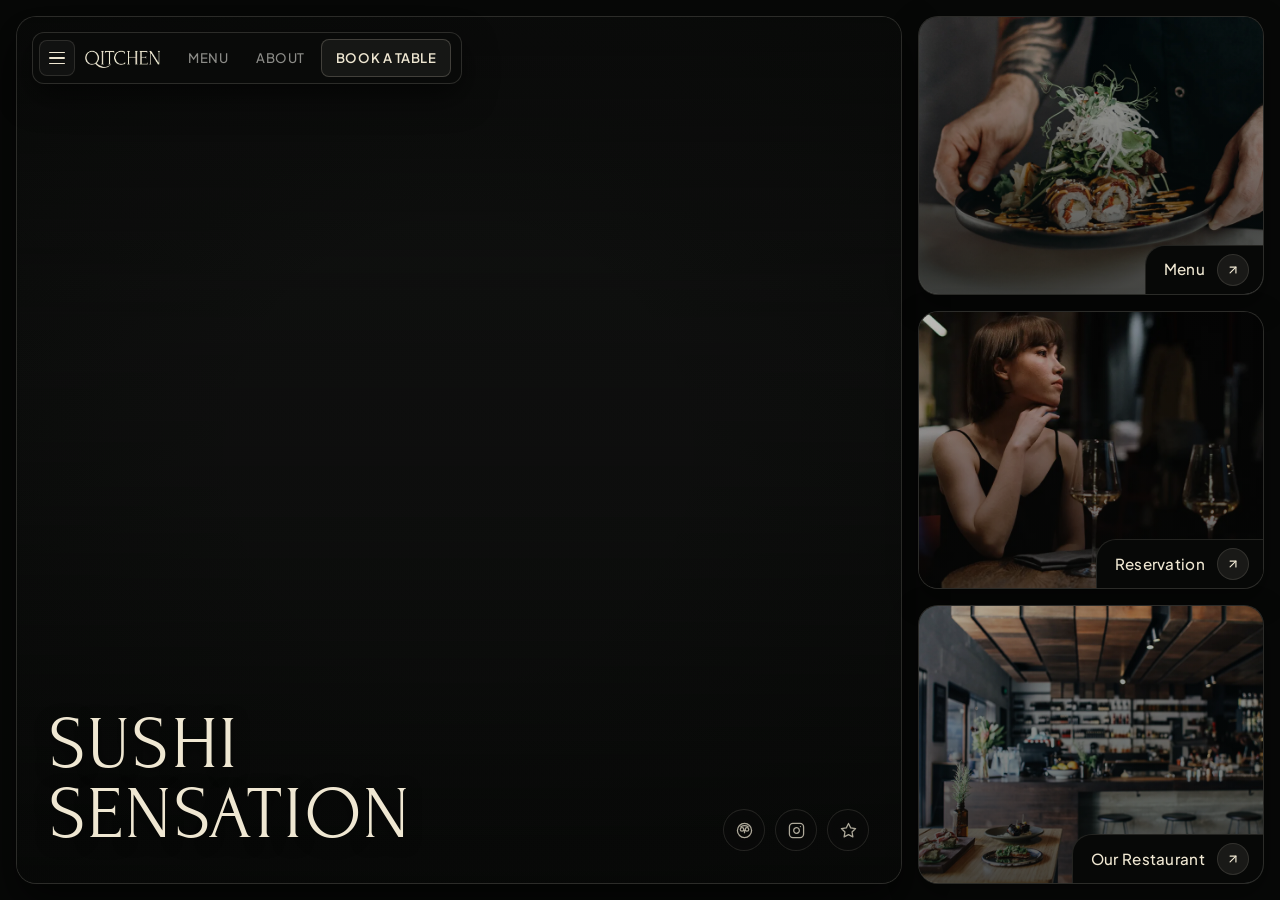
==== commit bb26b9b1: "feat: unify floating island navbar with identical size, placement, and styling across all pages" ====
--- a/index.html
+++ b/index.html
@@ -78,6 +78,39 @@
   </div>
 
   <div class="page-wrapper home-page-wrapper">
+    <!-- Unified Floating Island Navbar Landmark -->
+    <header class="site-header">
+      <div class="header-inner">
+        <!-- Header Left: Menu Toggle + Brand Logo -->
+        <div class="header-left">
+          <label for="nav-toggle" class="nav-hamburger" aria-label="Toggle navigation menu" title="Open Menu">
+            <span class="hamburger-line line-1"></span>
+            <span class="hamburger-line line-2"></span>
+            <span class="hamburger-line line-3"></span>
+          </label>
+
+          <a href="index.html" class="nav-brand" aria-label="Qitchen Homepage">
+            <img src="assets/images/logo.webp" alt="Qitchen" class="brand-logo" width="100" height="26">
+          </a>
+        </div>
+
+        <!-- Header Right: Semantic Navigation Landmark -->
+        <nav class="site-nav" aria-label="Main Navigation">
+          <ul class="nav-list">
+            <li class="nav-item">
+              <a href="menu.html" class="nav-link">Menu</a>
+            </li>
+            <li class="nav-item">
+              <a href="about.html" class="nav-link">About</a>
+            </li>
+            <li class="nav-item">
+              <a href="reservation.html" class="nav-btn-book">Book a Table</a>
+            </li>
+          </ul>
+        </nav>
+      </div>
+    </header>
+
     <!-- Main Content Landmark (Single Screen Bento Grid - No Scroll on Desktop) -->
     <main id="main-content" class="home-main">
       
@@ -85,7 +118,7 @@
       <section class="home-bento-section" aria-label="Hero and Highlights">
         <div class="bento-container">
           
-          <!-- Left Column: Hero Video Card with Overlay Navbar -->
+          <!-- Left Column: Hero Video Card -->
           <div class="bento-hero-card">
             <!-- Full-bleed Background Video -->
             <video class="hero-video" autoplay loop muted playsinline poster="">
@@ -97,39 +130,6 @@
             <!-- Cinematic Vignette Overlay -->
             <div class="hero-overlay"></div>
 
-            <!-- Island Navbar OVERLAID Directly on the Video -->
-            <header class="hero-overlay-header">
-              <div class="header-inner">
-                <!-- Header Left: Menu Toggle + Brand Logo -->
-                <div class="header-left">
-                  <label for="nav-toggle" class="nav-hamburger" aria-label="Toggle navigation menu" title="Open Menu">
-                    <span class="hamburger-line line-1"></span>
-                    <span class="hamburger-line line-2"></span>
-                    <span class="hamburger-line line-3"></span>
-                  </label>
-
-                  <a href="index.html" class="nav-brand" aria-label="Qitchen Homepage">
-                    <img src="assets/images/logo.webp" alt="Qitchen" class="brand-logo" width="130" height="35">
-                  </a>
-                </div>
-
-                <!-- Header Right: Semantic Navigation Landmark -->
-                <nav class="site-nav" aria-label="Main Navigation">
-                  <ul class="nav-list">
-                    <li class="nav-item">
-                      <a href="menu.html" class="nav-link">Menu</a>
-                    </li>
-                    <li class="nav-item">
-                      <a href="about.html" class="nav-link">About</a>
-                    </li>
-                    <li class="nav-item">
-                      <a href="reservation.html" class="nav-btn-book">Book a Table</a>
-                    </li>
-                  </ul>
-                </nav>
-              </div>
-            </header>
-
             <!-- Hero Bottom Bar: Single H1 Landmark & Accolades -->
             <div class="hero-bottom-bar">
               <h1 class="hero-title">
--- a/style.css
+++ b/style.css
@@ -65,6 +65,7 @@
 /* Accessible focus styling */
 a:focus-visible,
 button:focus-visible,
+input:focus-visible,
 label:focus-visible {
   outline: 2px solid var(--color-gold);
   outline-offset: 3px;
@@ -135,7 +136,7 @@
   box-shadow: 0 20px 40px rgba(0, 0, 0, 0.6);
   display: flex;
   flex-direction: column;
-  justify-content: space-between;
+  justify-content: flex-end;
   padding: clamp(20px, 2.5vw, 36px);
 }
 
@@ -163,46 +164,42 @@
 }
 
 /* ==========================================================================
-   Island Navbar Overlaid Directly ON the Hero Video & Inner Pages
+   Unified Floating Island Navbar (Identical size & position across all pages)
    ========================================================================== */
-.hero-overlay-header {
-  position: relative;
-  z-index: 10;
-  width: 100%;
-}
-
-.site-header-page {
-  position: sticky;
-  top: var(--page-padding);
-  z-index: 90;
-  width: 100%;
-  margin-bottom: var(--page-padding);
+.site-header {
+  position: fixed;
+  top: calc(var(--page-padding) + 16px);
+  left: calc(var(--page-padding) + 16px);
+  z-index: 100;
+  width: auto;
+  pointer-events: auto;
 }
 
 .header-inner {
-  display: flex;
-  align-items: center;
-  justify-content: space-between;
-  width: 100%;
-  padding: 10px 18px;
-  background-color: var(--glass-bg);
-  backdrop-filter: var(--glass-blur);
-  -webkit-backdrop-filter: var(--glass-blur);
-  border: 1px solid var(--border-subtle);
-  border-radius: var(--radius-md);
-  box-shadow: 0 10px 30px rgba(0, 0, 0, 0.4);
+  display: inline-flex;
+  align-items: center;
+  gap: 12px;
+  width: max-content;
+  max-width: max-content;
+  padding: 6px 10px 6px 6px;
+  background-color: rgba(10, 11, 10, 0.85);
+  backdrop-filter: blur(16px);
+  -webkit-backdrop-filter: blur(16px);
+  border: 1px solid rgba(51, 51, 48, 0.85);
+  border-radius: 12px;
+  box-shadow: 0 12px 32px rgba(0, 0, 0, 0.55);
   transition: var(--transition-smooth);
 }
 
 .header-inner:hover {
-  border-color: var(--border-medium);
-}
-
-/* Header Left: Hamburger + Logo */
+  border-color: rgba(239, 231, 210, 0.2);
+}
+
+/* Header Left: Hamburger + Brand Logo */
 .header-left {
   display: flex;
   align-items: center;
-  gap: 16px;
+  gap: 10px;
 }
 
 /* Hamburger Toggle Button */
@@ -211,13 +208,13 @@
   flex-direction: column;
   justify-content: center;
   align-items: center;
-  gap: 5px;
-  width: 40px;
-  height: 40px;
-  padding: 8px;
-  background: var(--color-card-subtle);
-  border: 1px solid var(--border-subtle);
-  border-radius: var(--radius-sm);
+  gap: 4px;
+  width: 36px;
+  height: 36px;
+  padding: 6px;
+  background: rgba(24, 24, 24, 0.65);
+  border: 1px solid rgba(51, 51, 48, 0.85);
+  border-radius: 8px;
   cursor: pointer;
   user-select: none;
   transition: var(--transition-smooth);
@@ -225,8 +222,8 @@
 
 .hamburger-line {
   display: block;
-  width: 18px;
-  height: 2px;
+  width: 16px;
+  height: 1.5px;
   background-color: var(--color-text-primary);
   border-radius: 2px;
   transition: var(--transition-smooth);
@@ -234,9 +231,8 @@
 }
 
 .nav-hamburger:hover {
-  background: rgba(239, 231, 210, 0.1);
+  background: rgba(239, 231, 210, 0.12);
   border-color: var(--border-highlight);
-  transform: scale(1.02);
 }
 
 /* Brand Logo */
@@ -244,12 +240,13 @@
   display: flex;
   align-items: center;
   text-decoration: none;
+  padding-right: 4px;
 }
 
 .brand-logo {
-  height: 26px;
+  height: 20px;
   width: auto;
-  max-width: 135px;
+  max-width: 90px;
   object-fit: contain;
   display: block;
 }
@@ -264,46 +261,62 @@
   display: flex;
   align-items: center;
   list-style: none;
-  gap: 6px;
+  gap: 4px;
+  margin: 0;
+  padding: 0;
 }
 
 .nav-link {
   display: inline-block;
-  padding: 8px 16px;
-  font-size: 0.9rem;
+  padding: 8px 12px;
+  font-size: 0.82rem;
   font-weight: 500;
-  color: var(--color-text-primary);
+  color: #8c8c88;
   text-decoration: none;
-  border-radius: var(--radius-sm);
-  border: 1px solid transparent;
-  transition: var(--transition-smooth);
-}
-
-.nav-link:hover,
+  text-transform: uppercase;
+  letter-spacing: 0.04em;
+  border-radius: 8px;
+  transition: var(--transition-smooth);
+}
+
+.nav-link:hover {
+  color: var(--color-text-primary);
+  background: rgba(239, 231, 210, 0.05);
+}
+
 .nav-link.active {
-  border-color: var(--border-subtle);
-  background-color: rgba(239, 231, 210, 0.08);
-  color: var(--color-gold);
+  color: var(--color-text-primary);
+  font-weight: 600;
 }
 
 /* CTA "Book a Table" Button */
 .nav-btn-book {
   display: inline-block;
-  padding: 8px 18px;
-  font-size: 0.9rem;
-  font-weight: 500;
+  padding: 8px 14px;
+  font-size: 0.82rem;
+  font-weight: 600;
   color: var(--color-text-primary);
   text-decoration: none;
-  background-color: var(--color-card-subtle);
-  border: 1px solid var(--border-subtle);
-  border-radius: var(--radius-sm);
+  text-transform: uppercase;
+  letter-spacing: 0.04em;
+  background-color: rgba(239, 231, 210, 0.06);
+  border: 1px solid rgba(239, 231, 210, 0.2);
+  border-radius: 8px;
+  white-space: nowrap;
   transition: var(--transition-smooth);
 }
 
 .nav-btn-book:hover {
-  background-color: rgba(239, 231, 210, 0.14);
-  border-color: var(--border-highlight);
+  background-color: var(--color-gold);
+  color: #070807;
+  border-color: var(--color-gold);
   transform: translateY(-1px);
+  box-shadow: 0 4px 14px rgba(0, 0, 0, 0.4);
+}
+
+.nav-btn-book.active {
+  border-color: var(--color-gold);
+  color: var(--color-gold);
 }
 
 /* Hero Bottom Content Bar */
@@ -690,93 +703,133 @@
   width: 100%;
 }
 
-.menu-container {
-  width: 100%;
+/* Split Layout: Grid with sticky left hero and right dishes panel */
+.menu-split-layout {
+  display: grid;
+  grid-template-columns: 1fr 1.15fr;
+  gap: var(--page-padding);
+  align-items: flex-start;
+  position: relative;
+}
+
+/* Menu Left Sticky Hero Card */
+.menu-hero-card {
+  position: sticky;
+  top: var(--page-padding);
+  height: calc(100vh - (var(--page-padding) * 2));
+  min-height: 520px;
+  border-radius: var(--card-radius);
+  overflow: hidden;
+  border: 1px solid var(--border-subtle);
   background-color: var(--color-card-bg);
+  display: flex;
+  flex-direction: column;
+  justify-content: flex-end;
+  padding: clamp(28px, 4vw, 56px);
+  box-shadow: 0 20px 40px rgba(0, 0, 0, 0.5);
+}
+
+.menu-hero-img {
+  position: absolute;
+  inset: 0;
+  width: 100%;
+  height: 100%;
+  object-fit: cover;
+  z-index: 1;
+}
+
+.menu-hero-overlay {
+  position: absolute;
+  inset: 0;
+  z-index: 2;
+  background: 
+    linear-gradient(180deg, rgba(7, 8, 7, 0.15) 0%, rgba(7, 8, 7, 0.88) 100%);
+  pointer-events: none;
+}
+
+.menu-hero-content {
+  position: relative;
+  z-index: 3;
+}
+
+.menu-hero-title {
+  font-family: var(--font-serif);
+  font-size: clamp(3.2rem, 5.5vw, 6rem);
+  font-weight: 400;
+  line-height: 0.95;
+  color: var(--color-text-primary);
+  text-transform: uppercase;
+  letter-spacing: 0.03em;
+  text-shadow: 0 4px 20px rgba(0, 0, 0, 0.7);
+}
+
+/* Menu Right Content Card */
+.menu-content-card {
+  border-radius: var(--card-radius);
   border: 1px solid var(--border-subtle);
-  border-radius: var(--card-radius);
-  padding: clamp(28px, 4.5vw, 56px);
+  background-color: var(--color-card-bg);
+  padding: clamp(32px, 5vw, 64px) clamp(24px, 4vw, 56px);
   box-shadow: 0 20px 40px rgba(0, 0, 0, 0.5);
-  transition: var(--transition-smooth);
-}
-
-/* Menu Section Header */
-.menu-top-bar {
-  display: flex;
-  justify-content: space-between;
-  align-items: flex-end;
-  margin-bottom: 24px;
+  display: flex;
+  flex-direction: column;
+  gap: 32px;
+}
+
+/* Category Navigation Filter Tabs */
+.menu-filter-nav {
+  display: flex;
   flex-wrap: wrap;
-  gap: 20px;
-  padding-bottom: 24px;
-  border-bottom: 1px solid var(--border-subtle);
-}
-
-.menu-title-block {
-  display: flex;
-  flex-direction: column;
-}
-
-.section-tag {
-  font-size: 0.8rem;
-  text-transform: uppercase;
-  letter-spacing: 0.14em;
-  color: var(--color-gold);
-  font-weight: 600;
-  margin-bottom: 6px;
-}
-
-.section-heading {
-  font-family: var(--font-serif);
-  font-size: clamp(2.2rem, 4.5vw, 3.4rem);
-  color: var(--color-text-primary);
-  font-weight: 400;
-  line-height: 1.1;
-  letter-spacing: 0.02em;
-}
-
-/* Category Navigation Filter Tabs */
-.menu-tabs-nav {
-  display: flex;
-  gap: 10px;
-  align-items: center;
-  flex-wrap: wrap;
-}
-
-.menu-tab-btn {
-  display: inline-block;
+  justify-content: center;
+  align-items: center;
+  gap: 8px;
+  width: 100%;
+  padding-bottom: 8px;
+}
+
+.menu-filter-btn {
+  display: inline-flex;
+  align-items: center;
+  justify-content: center;
   padding: 8px 18px;
   border-radius: var(--radius-sm);
   border: 1px solid var(--border-subtle);
   background-color: var(--color-card-subtle);
   color: var(--color-text-secondary);
+  font-size: 0.88rem;
+  font-weight: 500;
   text-decoration: none;
-  font-size: 0.9rem;
-  font-weight: 500;
-  transition: var(--transition-smooth);
-}
-
-.menu-tab-btn:hover,
-.menu-tab-btn.active {
-  color: var(--color-text-primary);
+  transition: var(--transition-smooth);
+}
+
+.menu-filter-btn:hover {
+  color: var(--color-gold);
   border-color: var(--border-highlight);
   background-color: rgba(239, 231, 210, 0.08);
   transform: translateY(-1px);
 }
 
-/* Category Group */
+/* Categories List */
+.menu-categories-list {
+  display: flex;
+  flex-direction: column;
+  gap: 48px;
+  width: 100%;
+}
+
 .menu-category-group {
-  margin-top: 36px;
-  scroll-margin-top: 120px;
-}
-
-/* Ornamental Category Divider */
+  display: flex;
+  flex-direction: column;
+  gap: 24px;
+  scroll-margin-top: 110px;
+}
+
+/* Ornamental Category Divider (Shared Japanese aesthetic) */
 .category-header-divider {
   display: flex;
   align-items: center;
   justify-content: center;
   gap: 20px;
-  margin: 36px 0 28px;
+  margin: 16px 0 12px;
 }
 
 .divider-side {
@@ -819,40 +872,40 @@
   white-space: nowrap;
 }
 
-/* Real CSS Grid: Menu Items Grid */
-.menu-grid {
-  display: grid;
-  grid-template-columns: repeat(2, 1fr);
-  gap: 24px 36px;
-}
-
-/* Menu Item Card */
-.menu-card {
-  display: flex;
-  align-items: center;
-  gap: 18px;
-  padding: 12px;
+/* Dishes List */
+.menu-dishes-list {
+  display: flex;
+  flex-direction: column;
+  gap: 20px;
+  width: 100%;
+}
+
+/* Dish Item */
+.dish-item {
+  display: flex;
+  align-items: center;
+  gap: 20px;
+  padding: 12px 14px;
   border-radius: var(--radius-md);
-  border: 1px solid rgba(239, 231, 210, 0.05);
-  background: rgba(18, 19, 18, 0.35);
-  transition: var(--transition-smooth);
-}
-
-.menu-card:hover {
-  border-color: var(--border-medium);
-  background: rgba(24, 25, 24, 0.7);
-  transform: translateY(-2px);
-  box-shadow: 0 10px 24px rgba(0, 0, 0, 0.3);
+  border: 1px solid transparent;
+  transition: var(--transition-smooth);
+}
+
+.dish-item:hover {
+  background: rgba(22, 23, 22, 0.6);
+  border-color: rgba(239, 231, 210, 0.08);
+  transform: translateX(4px);
 }
 
 .dish-thumb-wrap {
-  width: 130px;
-  height: 90px;
+  width: 140px;
+  height: 94px;
+  aspect-ratio: 1.5;
   border-radius: var(--radius-sm);
   overflow: hidden;
   flex-shrink: 0;
   border: 1px solid var(--border-subtle);
-  background-color: var(--color-card-bg);
+  background-color: #121312;
 }
 
 .dish-thumb {
@@ -863,7 +916,7 @@
   transition: transform 0.4s ease;
 }
 
-.menu-card:hover .dish-thumb {
+.dish-item:hover .dish-thumb {
   transform: scale(1.06);
 }
 
@@ -879,12 +932,13 @@
   display: flex;
   align-items: baseline;
   justify-content: space-between;
-  gap: 10px;
+  gap: 12px;
+  width: 100%;
 }
 
 .dish-name {
   font-family: var(--font-serif);
-  font-size: 1.15rem;
+  font-size: 1.18rem;
   color: var(--color-text-primary);
   font-weight: 400;
   letter-spacing: 0.02em;
@@ -894,8 +948,8 @@
 .dish-dots {
   flex: 1;
   border-bottom: 1px dashed rgba(239, 231, 210, 0.2);
-  margin-bottom: 4px;
-  min-width: 16px;
+  margin-bottom: 5px;
+  min-width: 20px;
 }
 
 .dish-price {
@@ -908,7 +962,185 @@
 .dish-desc {
   font-size: 0.84rem;
   color: var(--color-text-muted);
-  line-height: 1.45;
+  line-height: 1.48;
+}
+
+/* ==========================================================================
+   Reservation Section & Split Layout
+   ========================================================================== */
+.reservation-section {
+  width: 100%;
+}
+
+.reservation-split-layout {
+  display: grid;
+  grid-template-columns: 1fr 1.15fr;
+  gap: var(--page-padding);
+  min-height: calc(100vh - (var(--page-padding) * 2));
+}
+
+/* Reservation Left Hero Card */
+.res-hero-card {
+  position: sticky;
+  top: var(--page-padding);
+  height: calc(100vh - (var(--page-padding) * 2));
+  min-height: 480px;
+  border-radius: var(--card-radius);
+  overflow: hidden;
+  border: 1px solid var(--border-subtle);
+  background-color: var(--color-card-bg);
+  display: flex;
+  flex-direction: column;
+  justify-content: flex-end;
+  padding: clamp(28px, 4vw, 56px);
+  box-shadow: 0 20px 40px rgba(0, 0, 0, 0.5);
+}
+
+.res-hero-img {
+  position: absolute;
+  inset: 0;
+  width: 100%;
+  height: 100%;
+  object-fit: cover;
+  z-index: 1;
+}
+
+.res-hero-overlay {
+  position: absolute;
+  inset: 0;
+  z-index: 2;
+  background: 
+    linear-gradient(180deg, rgba(7, 8, 7, 0.25) 0%, rgba(7, 8, 7, 0.85) 100%);
+  pointer-events: none;
+}
+
+.res-hero-content {
+  position: relative;
+  z-index: 3;
+}
+
+.res-hero-title {
+  font-family: var(--font-serif);
+  font-size: clamp(2.8rem, 5vw, 5.2rem);
+  font-weight: 400;
+  line-height: 0.95;
+  color: var(--color-text-primary);
+  text-transform: uppercase;
+  letter-spacing: 0.03em;
+  text-shadow: 0 4px 16px rgba(0, 0, 0, 0.6);
+}
+
+/* Reservation Right Form Card */
+.res-form-card {
+  border-radius: var(--card-radius);
+  border: 1px solid var(--border-subtle);
+  background-color: var(--color-card-bg);
+  padding: clamp(28px, 4vw, 56px);
+  box-shadow: 0 20px 40px rgba(0, 0, 0, 0.5);
+  display: flex;
+  flex-direction: column;
+  justify-content: center;
+}
+
+.res-subtitle {
+  text-align: center;
+  font-size: 0.94rem;
+  color: var(--color-text-secondary);
+  margin-bottom: 32px;
+  line-height: 1.55;
+  max-width: 480px;
+  align-self: center;
+}
+
+.res-booking-form {
+  display: flex;
+  flex-direction: column;
+  width: 100%;
+}
+
+/* Real CSS Grid: Form Inputs Grid */
+.form-grid {
+  display: grid;
+  grid-template-columns: repeat(2, 1fr);
+  gap: 16px 20px;
+  margin-bottom: 24px;
+}
+
+.form-group {
+  display: flex;
+  flex-direction: column;
+  gap: 6px;
+}
+
+.form-label {
+  font-size: 0.82rem;
+  text-transform: uppercase;
+  letter-spacing: 0.08em;
+  color: var(--color-gold);
+  font-weight: 600;
+}
+
+.form-input {
+  width: 100%;
+  padding: 13px 16px;
+  background-color: rgba(22, 23, 22, 0.7);
+  border: 1px solid var(--border-subtle);
+  border-radius: var(--radius-sm);
+  color: var(--color-text-primary);
+  font-family: var(--font-sans);
+  font-size: 0.92rem;
+  transition: var(--transition-smooth);
+}
+
+.form-input:focus {
+  border-color: var(--color-gold);
+  background-color: rgba(28, 29, 28, 0.95);
+  box-shadow: 0 0 0 3px rgba(207, 190, 145, 0.15);
+}
+
+.form-input::placeholder {
+  color: var(--color-text-muted);
+}
+
+.res-submit-btn {
+  width: 100%;
+  padding: 15px 24px;
+  background-color: var(--color-card-subtle);
+  border: 1px solid var(--border-medium);
+  border-radius: var(--radius-sm);
+  color: var(--color-text-primary);
+  font-family: var(--font-sans);
+  font-size: 0.95rem;
+  font-weight: 600;
+  letter-spacing: 0.04em;
+  cursor: pointer;
+  transition: var(--transition-smooth);
+  margin-bottom: 16px;
+}
+
+.res-submit-btn:hover {
+  background-color: var(--color-gold);
+  color: #070807;
+  border-color: var(--color-gold);
+  transform: translateY(-2px);
+  box-shadow: 0 10px 24px rgba(0, 0, 0, 0.4);
+}
+
+.res-notice {
+  text-align: center;
+  font-size: 0.82rem;
+  color: var(--color-text-muted);
+  line-height: 1.5;
+}
+
+.res-notice a {
+  color: var(--color-gold);
+  text-decoration: none;
+  transition: var(--transition-smooth);
+}
+
+.res-notice a:hover {
+  text-decoration: underline;
 }
 
 /* ==========================================================================
@@ -982,9 +1214,39 @@
     height: 260px;
   }
 
-  .menu-grid {
+  .menu-split-layout {
     grid-template-columns: 1fr;
-    gap: 18px;
+    gap: 20px;
+  }
+
+  .menu-hero-card {
+    position: relative;
+    top: auto;
+    height: 380px;
+    min-height: 340px;
+    padding: 28px;
+  }
+
+  .menu-content-card {
+    padding: 36px 24px;
+  }
+
+  .reservation-split-layout {
+    grid-template-columns: 1fr;
+    gap: 20px;
+  }
+
+  .res-hero-card {
+    min-height: 380px;
+    height: 380px;
+  }
+
+  .site-header {
+    top: 16px;
+    left: 50%;
+    transform: translateX(-50%);
+    width: max-content;
+    max-width: calc(100vw - 32px);
   }
 }
 
@@ -1082,45 +1344,70 @@
   }
 }
 
-@media (max-width: 560px) {
-  .menu-container {
-    padding: 20px 14px;
-  }
-
-  .menu-top-bar {
-    margin-bottom: 18px;
-    padding-bottom: 18px;
+@media (max-width: 600px) {
+  .form-grid {
+    grid-template-columns: 1fr;
+    gap: 14px;
+  }
+
+  .res-form-card {
+    padding: 24px 16px;
+  }
+
+  .res-hero-card {
+    min-height: 260px;
+    height: 260px;
+    padding: 20px 16px;
+  }
+
+  .res-hero-title {
+    font-size: 2.3rem;
+  }
+
+  .menu-hero-card {
+    min-height: 260px;
+    height: 260px;
+    padding: 20px 16px;
+  }
+
+  .menu-hero-title {
+    font-size: 2.8rem;
+  }
+
+  .menu-content-card {
+    padding: 24px 16px;
+  }
+
+  .dish-item {
+    gap: 14px;
+    padding: 10px 8px;
   }
 
   .dish-thumb-wrap {
-    width: 90px;
-    height: 75px;
-  }
-
-  .menu-card {
-    gap: 12px;
-    padding: 10px 8px;
+    width: 110px;
+    height: 80px;
   }
 
   .dish-name {
-    font-size: 1.02rem;
+    font-size: 1.05rem;
     white-space: normal;
   }
 
   .dish-price {
-    font-size: 1.1rem;
+    font-size: 1.15rem;
   }
 
   .dish-desc {
     font-size: 0.8rem;
-    line-height: 1.35;
-  }
-
-  .menu-tabs-nav {
+    line-height: 1.4;
+  }
+
+  .menu-filter-nav {
     width: 100%;
-  }
-
-  .menu-tab-btn {
+    justify-content: stretch;
+  }
+
+  .menu-filter-btn {
     flex: 1;
     text-align: center;
     font-size: 0.82rem;
@@ -1128,14 +1415,34 @@
   }
 }
 
+@media (max-width: 540px) {
+  .dish-item {
+    flex-direction: column;
+    align-items: stretch;
+    gap: 12px;
+  }
+
+  .dish-thumb-wrap {
+    width: 100%;
+    height: 190px;
+    aspect-ratio: 16 / 9;
+  }
+}
+
 @media (max-width: 480px) {
   :root {
     --page-padding: 8px;
     --card-radius: 14px;
   }
 
+  .site-header {
+    top: 10px;
+    max-width: calc(100vw - 16px);
+  }
+
   .header-inner {
-    padding: 8px 10px;
+    padding: 6px 8px;
+    gap: 8px;
   }
 
   .brand-logo {
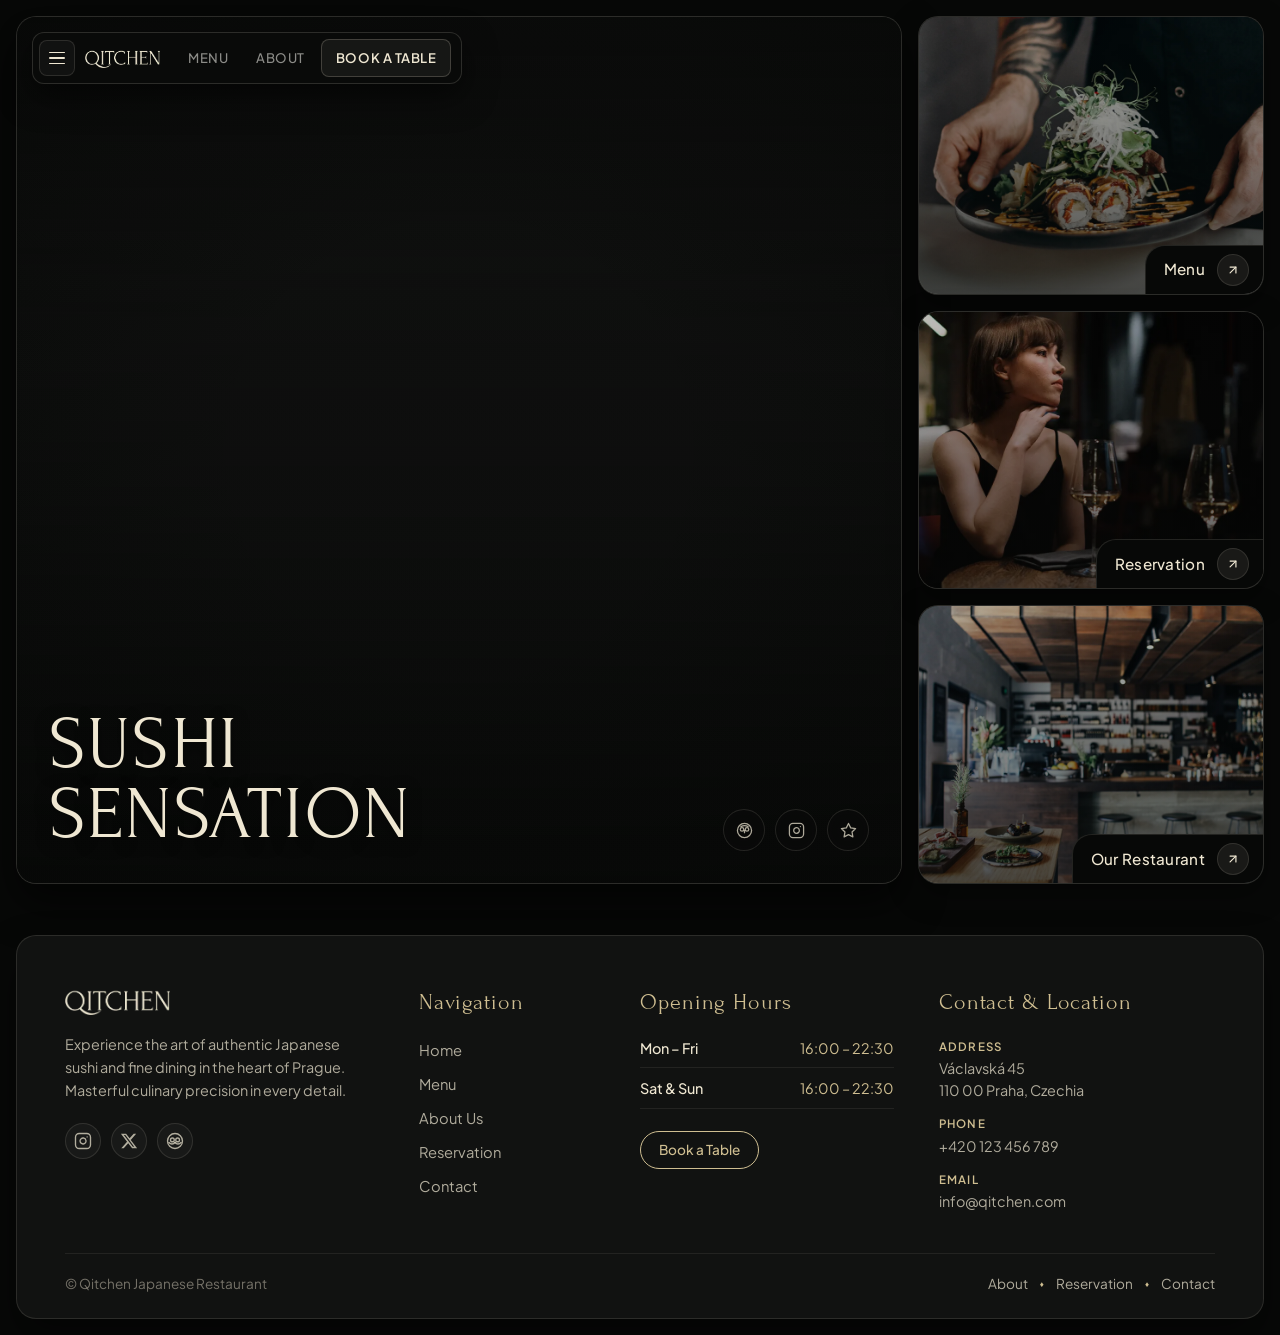
==== commit 8b7e0aa1: "feat: implement unified luxury footer across all pages with opening hours, contact info, and navigat" ====
--- a/index.html
+++ b/index.html
@@ -224,6 +224,108 @@
       </section>
 
     </main>
+
+    <!-- Unified Semantic Footer Landmark -->
+    <footer class="site-footer" role="contentinfo">
+      <div class="footer-card">
+        <div class="footer-grid">
+          
+          <!-- Column 1: Brand, Philosophy & Socials -->
+          <div class="footer-col footer-col-brand">
+            <a href="index.html" class="footer-brand" aria-label="Qitchen Homepage">
+              <img src="assets/images/logo.webp" alt="Qitchen" class="footer-logo" width="110" height="28">
+            </a>
+            <p class="footer-desc">
+              Experience the art of authentic Japanese sushi and fine dining in the heart of Prague. Masterful culinary precision in every detail.
+            </p>
+            <div class="footer-social-list" aria-label="Social media links">
+              <a href="https://instagram.com" target="_blank" rel="noopener noreferrer" class="footer-social-icon" aria-label="Instagram" title="Instagram">
+                <svg viewBox="0 0 24 24" width="18" height="18" fill="none" stroke="currentColor" stroke-width="1.8" stroke-linecap="round" stroke-linejoin="round">
+                  <rect x="2" y="2" width="20" height="20" rx="5" ry="5"></rect>
+                  <path d="M16 11.37A4 4 0 1 1 12.63 8 4 4 0 0 1 16 11.37z"></path>
+                  <line x1="17.5" y1="6.5" x2="17.51" y2="6.5"></line>
+                </svg>
+              </a>
+              <a href="https://x.com" target="_blank" rel="noopener noreferrer" class="footer-social-icon" aria-label="X (Twitter)" title="X">
+                <svg viewBox="0 0 24 24" width="18" height="18" fill="currentColor">
+                  <path d="M18.244 2.25h3.308l-7.227 8.26 8.502 11.24H16.17l-5.214-6.817L4.99 21.75H1.68l7.73-8.835L1.254 2.25H8.08l4.713 6.231zm-1.161 17.52h1.833L7.084 4.126H5.117z"/>
+                </svg>
+              </a>
+              <a href="https://tripadvisor.com" target="_blank" rel="noopener noreferrer" class="footer-social-icon" aria-label="TripAdvisor" title="TripAdvisor">
+                <svg viewBox="0 0 24 24" width="18" height="18" fill="none" stroke="currentColor" stroke-width="1.8" stroke-linecap="round" stroke-linejoin="round">
+                  <circle cx="12" cy="12" r="10"></circle>
+                  <circle cx="8.5" cy="10.5" r="2.5"></circle>
+                  <circle cx="15.5" cy="10.5" r="2.5"></circle>
+                  <path d="M12 14c-1.5 2-4 2-4 2s-2.5 0-4-2"></path>
+                  <path d="M12 14c1.5 2 4 2 4 2s2.5 0 4-2"></path>
+                </svg>
+              </a>
+            </div>
+          </div>
+
+          <!-- Column 2: Navigation Links -->
+          <div class="footer-col footer-col-links">
+            <h4 class="footer-col-title">Navigation</h4>
+            <ul class="footer-links-list">
+              <li><a href="index.html" class="footer-nav-link">Home</a></li>
+              <li><a href="menu.html" class="footer-nav-link">Menu</a></li>
+              <li><a href="about.html" class="footer-nav-link">About Us</a></li>
+              <li><a href="reservation.html" class="footer-nav-link">Reservation</a></li>
+              <li><a href="contact.html" class="footer-nav-link">Contact</a></li>
+            </ul>
+          </div>
+
+          <!-- Column 3: Opening Hours -->
+          <div class="footer-col footer-col-hours">
+            <h4 class="footer-col-title">Opening Hours</h4>
+            <div class="footer-schedule">
+              <div class="schedule-item">
+                <span class="schedule-day">Mon – Fri</span>
+                <span class="schedule-time">16:00 – 22:30</span>
+              </div>
+              <div class="schedule-item">
+                <span class="schedule-day">Sat & Sun</span>
+                <span class="schedule-time">16:00 – 22:30</span>
+              </div>
+            </div>
+            <a href="reservation.html" class="footer-cta-btn">Book a Table</a>
+          </div>
+
+          <!-- Column 4: Contact & Location -->
+          <div class="footer-col footer-col-contact">
+            <h4 class="footer-col-title">Contact & Location</h4>
+            <div class="footer-contact-info">
+              <div class="contact-entry">
+                <span class="contact-label">Address</span>
+                <p class="contact-val">Václavská 45<br>110 00 Praha, Czechia</p>
+              </div>
+              <div class="contact-entry">
+                <span class="contact-label">Phone</span>
+                <p class="contact-val"><a href="tel:+420123456789">+420 123 456 789</a></p>
+              </div>
+              <div class="contact-entry">
+                <span class="contact-label">Email</span>
+                <p class="contact-val"><a href="mailto:info@qitchen.com">info@qitchen.com</a></p>
+              </div>
+            </div>
+          </div>
+
+        </div>
+
+        <!-- Footer Bottom Bar -->
+        <div class="footer-bottom-bar">
+          <p class="footer-copy">© Qitchen Japanese Restaurant</p>
+          <div class="footer-bottom-nav">
+            <a href="about.html" class="footer-bottom-link">About</a>
+            <span class="footer-sep">♦</span>
+            <a href="reservation.html" class="footer-bottom-link">Reservation</a>
+            <span class="footer-sep">♦</span>
+            <a href="contact.html" class="footer-bottom-link">Contact</a>
+          </div>
+        </div>
+
+      </div>
+    </footer>
   </div>
 </body>
 </html>
--- a/style.css
+++ b/style.css
@@ -90,20 +90,21 @@
   flex-direction: column;
 }
 
-/* Desktop: Home Page Single Screen (No Scroll) */
+/* Desktop: Home Page Layout */
 @media (min-width: 1024px) {
   body.home-page-body {
-    height: 100vh;
-    overflow: hidden;
+    min-height: 100vh;
+    overflow-x: hidden;
+    overflow-y: auto;
   }
   
   .home-page-wrapper {
-    height: 100vh;
-    overflow: hidden;
+    min-height: 100vh;
+    height: auto;
   }
   
   .home-main {
-    height: 100%;
+    min-height: calc(100vh - (var(--page-padding) * 2));
   }
 }
 
@@ -1144,21 +1145,458 @@
 }
 
 /* ==========================================================================
-   Site Footer
+   About Page & Split Layout
+   ========================================================================== */
+.about-section {
+  width: 100%;
+}
+
+.about-split-layout {
+  display: grid;
+  grid-template-columns: 1fr 1.15fr;
+  gap: var(--page-padding);
+  align-items: flex-start;
+  min-height: calc(100vh - (var(--page-padding) * 2));
+}
+
+/* About Left Sticky Hero Card */
+.about-hero-card {
+  position: sticky;
+  top: var(--page-padding);
+  height: calc(100vh - (var(--page-padding) * 2));
+  min-height: 520px;
+  border-radius: var(--card-radius);
+  overflow: hidden;
+  border: 1px solid var(--border-subtle);
+  background-color: var(--color-card-bg);
+  display: flex;
+  flex-direction: column;
+  justify-content: flex-end;
+  padding: clamp(28px, 4vw, 56px);
+  box-shadow: 0 20px 40px rgba(0, 0, 0, 0.5);
+}
+
+.about-hero-img {
+  position: absolute;
+  inset: 0;
+  width: 100%;
+  height: 100%;
+  object-fit: cover;
+  z-index: 1;
+}
+
+.about-hero-overlay {
+  position: absolute;
+  inset: 0;
+  z-index: 2;
+  background: 
+    linear-gradient(180deg, rgba(7, 8, 7, 0.15) 0%, rgba(7, 8, 7, 0.88) 100%);
+  pointer-events: none;
+}
+
+.about-hero-content {
+  position: relative;
+  z-index: 3;
+}
+
+.about-hero-title {
+  font-family: var(--font-serif);
+  font-size: clamp(3.2rem, 5.5vw, 6rem);
+  font-weight: 400;
+  line-height: 0.95;
+  color: var(--color-text-primary);
+  text-transform: uppercase;
+  letter-spacing: 0.03em;
+  text-shadow: 0 4px 20px rgba(0, 0, 0, 0.7);
+}
+
+/* About Right Content Column */
+.about-content-column {
+  display: flex;
+  flex-direction: column;
+  gap: 16px;
+  width: 100%;
+}
+
+/* About Block Rows (2-card split) */
+.about-block-row {
+  display: grid;
+  grid-template-columns: 1fr 1fr;
+  gap: 16px;
+  width: 100%;
+}
+
+.about-text-card {
+  border-radius: var(--card-radius);
+  border: 1px solid var(--border-subtle);
+  background-color: var(--color-card-bg);
+  padding: clamp(28px, 3.5vw, 44px);
+  box-shadow: 0 20px 40px rgba(0, 0, 0, 0.5);
+  display: flex;
+  flex-direction: column;
+  justify-content: space-between;
+  gap: 20px;
+  min-height: 320px;
+}
+
+.about-section-heading {
+  font-family: var(--font-serif);
+  font-size: clamp(2.2rem, 3.8vw, 3.2rem);
+  color: var(--color-text-primary);
+  font-weight: 400;
+  line-height: 1.05;
+  letter-spacing: 0.02em;
+}
+
+.about-text-desc {
+  font-size: 0.92rem;
+  color: var(--color-text-secondary);
+  line-height: 1.6;
+}
+
+.about-story-text-card {
+  justify-content: center;
+}
+
+.about-story-desc {
+  text-align: center;
+}
+
+/* About Pure CSS Carousel Showcase */
+.about-carousel-showcase {
+  width: 100%;
+  height: 100%;
+  min-height: 320px;
+}
+
+.carousel-container {
+  position: relative;
+  width: 100%;
+  height: 100%;
+  min-height: 320px;
+  border-radius: var(--card-radius);
+  overflow: hidden;
+  border: 1px solid var(--border-subtle);
+  background-color: var(--color-card-bg);
+  box-shadow: 0 20px 40px rgba(0, 0, 0, 0.5);
+}
+
+.carousel-track {
+  display: flex;
+  width: 100%;
+  height: 100%;
+  overflow-x: auto;
+  scroll-snap-type: x mandatory;
+  scroll-behavior: smooth;
+  scrollbar-width: none;
+  -ms-overflow-style: none;
+}
+
+.carousel-track::-webkit-scrollbar {
+  display: none;
+}
+
+.carousel-slide {
+  flex: 0 0 100%;
+  width: 100%;
+  height: 100%;
+  scroll-snap-align: center;
+  position: relative;
+}
+
+.carousel-img {
+  width: 100%;
+  height: 100%;
+  object-fit: cover;
+  display: block;
+}
+
+.carousel-nav {
+  position: absolute;
+  bottom: 14px;
+  left: 50%;
+  transform: translateX(-50%);
+  display: flex;
+  gap: 8px;
+  z-index: 10;
+  background: rgba(10, 11, 10, 0.65);
+  padding: 6px 12px;
+  border-radius: var(--radius-full);
+  backdrop-filter: blur(8px);
+  -webkit-backdrop-filter: blur(8px);
+  border: 1px solid var(--border-subtle);
+}
+
+.carousel-dot {
+  display: block;
+  width: 8px;
+  height: 8px;
+  border-radius: var(--radius-full);
+  background: rgba(239, 231, 210, 0.35);
+  transition: var(--transition-smooth);
+}
+
+.carousel-dot:hover {
+  background: var(--color-gold);
+  transform: scale(1.25);
+}
+
+/* About Awards Grid (CSS Grid) */
+.about-awards-grid {
+  display: grid;
+  grid-template-columns: repeat(3, 1fr);
+  gap: 16px;
+  width: 100%;
+}
+
+.award-card {
+  border-radius: var(--card-radius);
+  border: 1px solid var(--border-subtle);
+  background-color: var(--color-card-bg);
+  padding: 28px 18px;
+  box-shadow: 0 20px 40px rgba(0, 0, 0, 0.5);
+  display: flex;
+  flex-direction: column;
+  align-items: center;
+  text-align: center;
+  gap: 16px;
+  transition: var(--transition-smooth);
+}
+
+.award-card:hover {
+  border-color: var(--border-highlight);
+  transform: translateY(-2px);
+  background-color: rgba(22, 23, 22, 0.85);
+}
+
+.award-stars {
+  display: flex;
+  align-items: center;
+  gap: 4px;
+}
+
+.star-icon {
+  width: 16px;
+  height: 16px;
+  color: var(--color-gold);
+  fill: var(--color-gold);
+}
+
+.award-title {
+  font-family: var(--font-serif);
+  font-size: 1.25rem;
+  color: var(--color-text-primary);
+  font-weight: 400;
+  margin-bottom: 4px;
+}
+
+.award-subtitle {
+  font-size: 0.85rem;
+  color: var(--color-text-muted);
+  letter-spacing: 0.04em;
+}
+
+/* ==========================================================================
+   Unified Site Footer (Luxury Japanese Aesthetic)
    ========================================================================== */
 .site-footer {
   width: 100%;
-  margin-top: 48px;
-  padding: 24px 0 12px;
-  border-top: 1px solid var(--border-subtle);
-}
-
-.footer-inner {
+  margin-top: clamp(28px, 4vw, 56px);
+  position: relative;
+  z-index: 10;
+}
+
+.footer-card {
+  width: 100%;
+  border-radius: var(--card-radius);
+  border: 1px solid var(--border-subtle);
+  background-color: var(--color-card-bg);
+  box-shadow: 0 20px 40px rgba(0, 0, 0, 0.4);
+  padding: clamp(32px, 4vw, 56px) clamp(24px, 4vw, 48px) 24px;
+  display: flex;
+  flex-direction: column;
+  gap: clamp(28px, 3.5vw, 40px);
+}
+
+.footer-grid {
+  display: grid;
+  grid-template-columns: 1.4fr 0.8fr 1.15fr 1.25fr;
+  gap: clamp(24px, 3.5vw, 48px);
+  align-items: flex-start;
+}
+
+.footer-col {
+  display: flex;
+  flex-direction: column;
+  gap: 16px;
+}
+
+.footer-brand {
+  display: inline-block;
+  line-height: 1;
+}
+
+.footer-logo {
+  height: auto;
+  max-height: 28px;
+  width: auto;
+}
+
+.footer-desc {
+  font-size: 0.9rem;
+  color: var(--color-text-secondary);
+  line-height: 1.6;
+  max-width: 320px;
+}
+
+.footer-social-list {
+  display: flex;
+  align-items: center;
+  gap: 10px;
+  margin-top: 4px;
+}
+
+.footer-social-icon {
+  width: 36px;
+  height: 36px;
+  border-radius: var(--radius-full);
+  border: 1px solid var(--border-subtle);
+  background: rgba(255, 255, 255, 0.03);
+  display: inline-flex;
+  align-items: center;
+  justify-content: center;
+  color: var(--color-text-secondary);
+  text-decoration: none;
+  transition: var(--transition-smooth);
+}
+
+.footer-social-icon:hover {
+  color: var(--color-gold);
+  border-color: var(--color-gold);
+  background: rgba(218, 197, 167, 0.1);
+  transform: translateY(-2px);
+}
+
+.footer-col-title {
+  font-family: var(--font-serif);
+  font-size: 1.35rem;
+  color: var(--color-gold);
+  font-weight: 400;
+  letter-spacing: 0.04em;
+  margin-bottom: 2px;
+}
+
+.footer-links-list {
+  list-style: none;
+  display: flex;
+  flex-direction: column;
+  gap: 10px;
+}
+
+.footer-nav-link {
+  font-size: 0.92rem;
+  color: var(--color-text-secondary);
+  text-decoration: none;
+  transition: var(--transition-smooth);
+  display: inline-block;
+}
+
+.footer-nav-link:hover {
+  color: var(--color-gold);
+  transform: translateX(4px);
+}
+
+.footer-schedule {
+  display: flex;
+  flex-direction: column;
+  gap: 10px;
+}
+
+.schedule-item {
+  display: flex;
+  justify-content: space-between;
+  align-items: center;
+  border-bottom: 1px solid rgba(239, 231, 210, 0.08);
+  padding-bottom: 8px;
+  font-size: 0.9rem;
+}
+
+.schedule-day {
+  color: var(--color-text-primary);
+  font-weight: 500;
+}
+
+.schedule-time {
+  color: var(--color-gold);
+  font-family: var(--font-sans);
+}
+
+.footer-cta-btn {
+  display: inline-block;
+  align-self: flex-start;
+  margin-top: 6px;
+  padding: 8px 18px;
+  border-radius: var(--radius-full);
+  border: 1px solid var(--color-gold);
+  color: var(--color-gold);
+  font-size: 0.85rem;
+  font-weight: 500;
+  text-decoration: none;
+  transition: var(--transition-smooth);
+}
+
+.footer-cta-btn:hover {
+  background-color: var(--color-gold);
+  color: var(--color-bg);
+  box-shadow: 0 4px 14px rgba(218, 197, 167, 0.3);
+}
+
+.footer-contact-info {
+  display: flex;
+  flex-direction: column;
+  gap: 14px;
+}
+
+.contact-entry {
+  display: flex;
+  flex-direction: column;
+  gap: 3px;
+}
+
+.contact-label {
+  font-size: 0.72rem;
+  text-transform: uppercase;
+  letter-spacing: 0.1em;
+  color: var(--color-gold);
+  font-weight: 600;
+}
+
+.contact-val {
+  font-size: 0.9rem;
+  color: var(--color-text-secondary);
+  line-height: 1.5;
+  font-style: normal;
+}
+
+.contact-val a {
+  color: var(--color-text-secondary);
+  text-decoration: none;
+  transition: var(--transition-smooth);
+}
+
+.contact-val a:hover {
+  color: var(--color-gold);
+}
+
+/* Footer Bottom Bar */
+.footer-bottom-bar {
   display: flex;
   justify-content: space-between;
   align-items: center;
   flex-wrap: wrap;
   gap: 16px;
+  padding-top: 20px;
+  border-top: 1px solid rgba(239, 231, 210, 0.08);
 }
 
 .footer-copy {
@@ -1166,26 +1604,51 @@
   color: var(--color-text-muted);
 }
 
-.footer-links {
+.footer-bottom-nav {
   display: flex;
   align-items: center;
   gap: 12px;
 }
 
-.footer-link {
+.footer-bottom-link {
   font-size: 0.85rem;
   color: var(--color-text-secondary);
   text-decoration: none;
   transition: var(--transition-smooth);
 }
 
-.footer-link:hover {
+.footer-bottom-link:hover {
   color: var(--color-gold);
 }
 
 .footer-sep {
   font-size: 0.5rem;
   color: var(--color-gold);
+}
+
+@media (max-width: 1023px) {
+  .footer-grid {
+    grid-template-columns: repeat(2, 1fr);
+    gap: 32px;
+  }
+}
+
+@media (max-width: 640px) {
+  .footer-grid {
+    grid-template-columns: 1fr;
+    gap: 28px;
+  }
+
+  .footer-bottom-bar {
+    flex-direction: column;
+    text-align: center;
+    justify-content: center;
+    gap: 12px;
+  }
+
+  .footer-card {
+    padding: 28px 18px 20px;
+  }
 }
 
 /* ==========================================================================
@@ -1241,6 +1704,19 @@
     height: 380px;
   }
 
+  .about-split-layout {
+    grid-template-columns: 1fr;
+    gap: 20px;
+  }
+
+  .about-hero-card {
+    position: relative;
+    top: auto;
+    height: 380px;
+    min-height: 340px;
+    padding: 28px;
+  }
+
   .site-header {
     top: 16px;
     left: 50%;
@@ -1342,6 +1818,37 @@
     flex-direction: column;
     align-items: flex-start;
   }
+
+  .about-block-row {
+    grid-template-columns: 1fr;
+    gap: 16px;
+  }
+
+  .about-awards-grid {
+    grid-template-columns: 1fr;
+    gap: 14px;
+  }
+
+  .about-hero-card {
+    min-height: 260px;
+    height: 260px;
+    padding: 20px 16px;
+  }
+
+  .about-hero-title {
+    font-size: 2.8rem;
+  }
+
+  .about-text-card {
+    min-height: auto;
+    padding: 24px 18px;
+  }
+
+  .about-carousel-showcase,
+  .carousel-container {
+    min-height: 260px;
+    height: 260px;
+  }
 }
 
 @media (max-width: 600px) {
